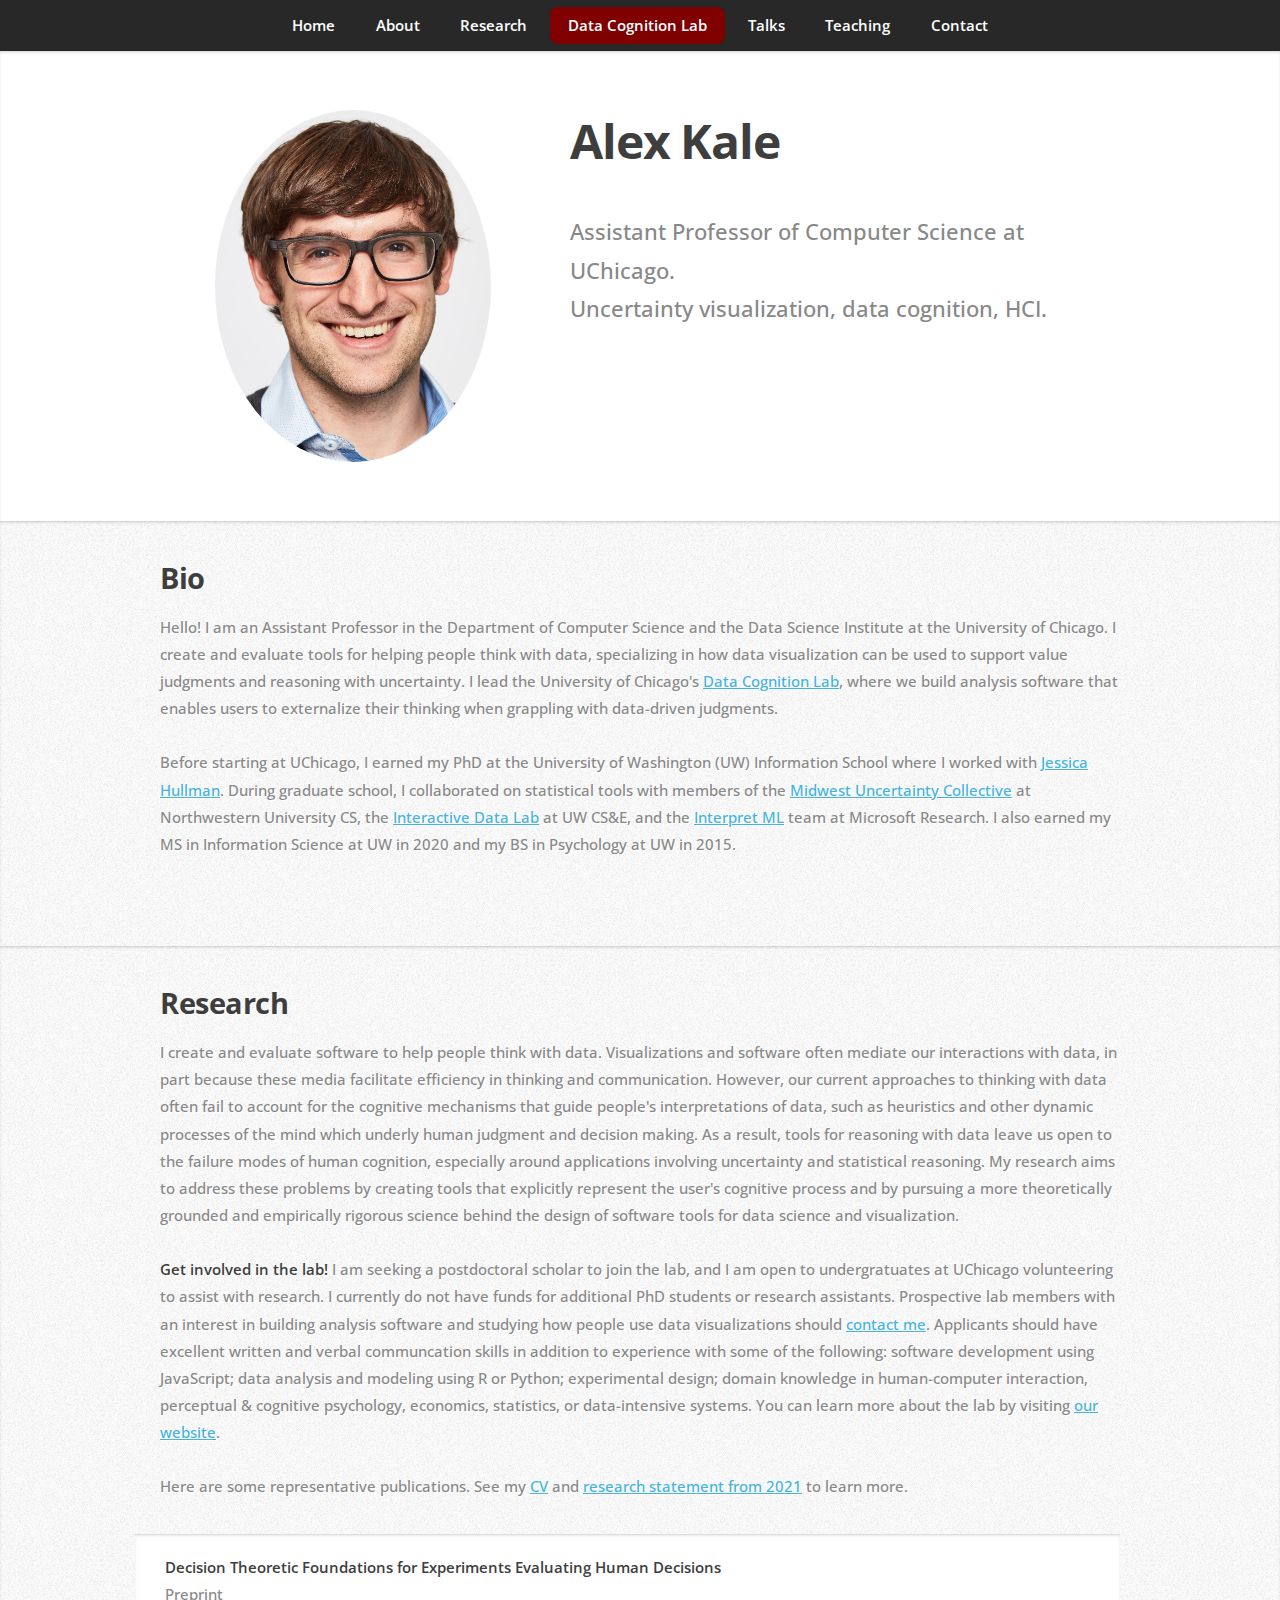
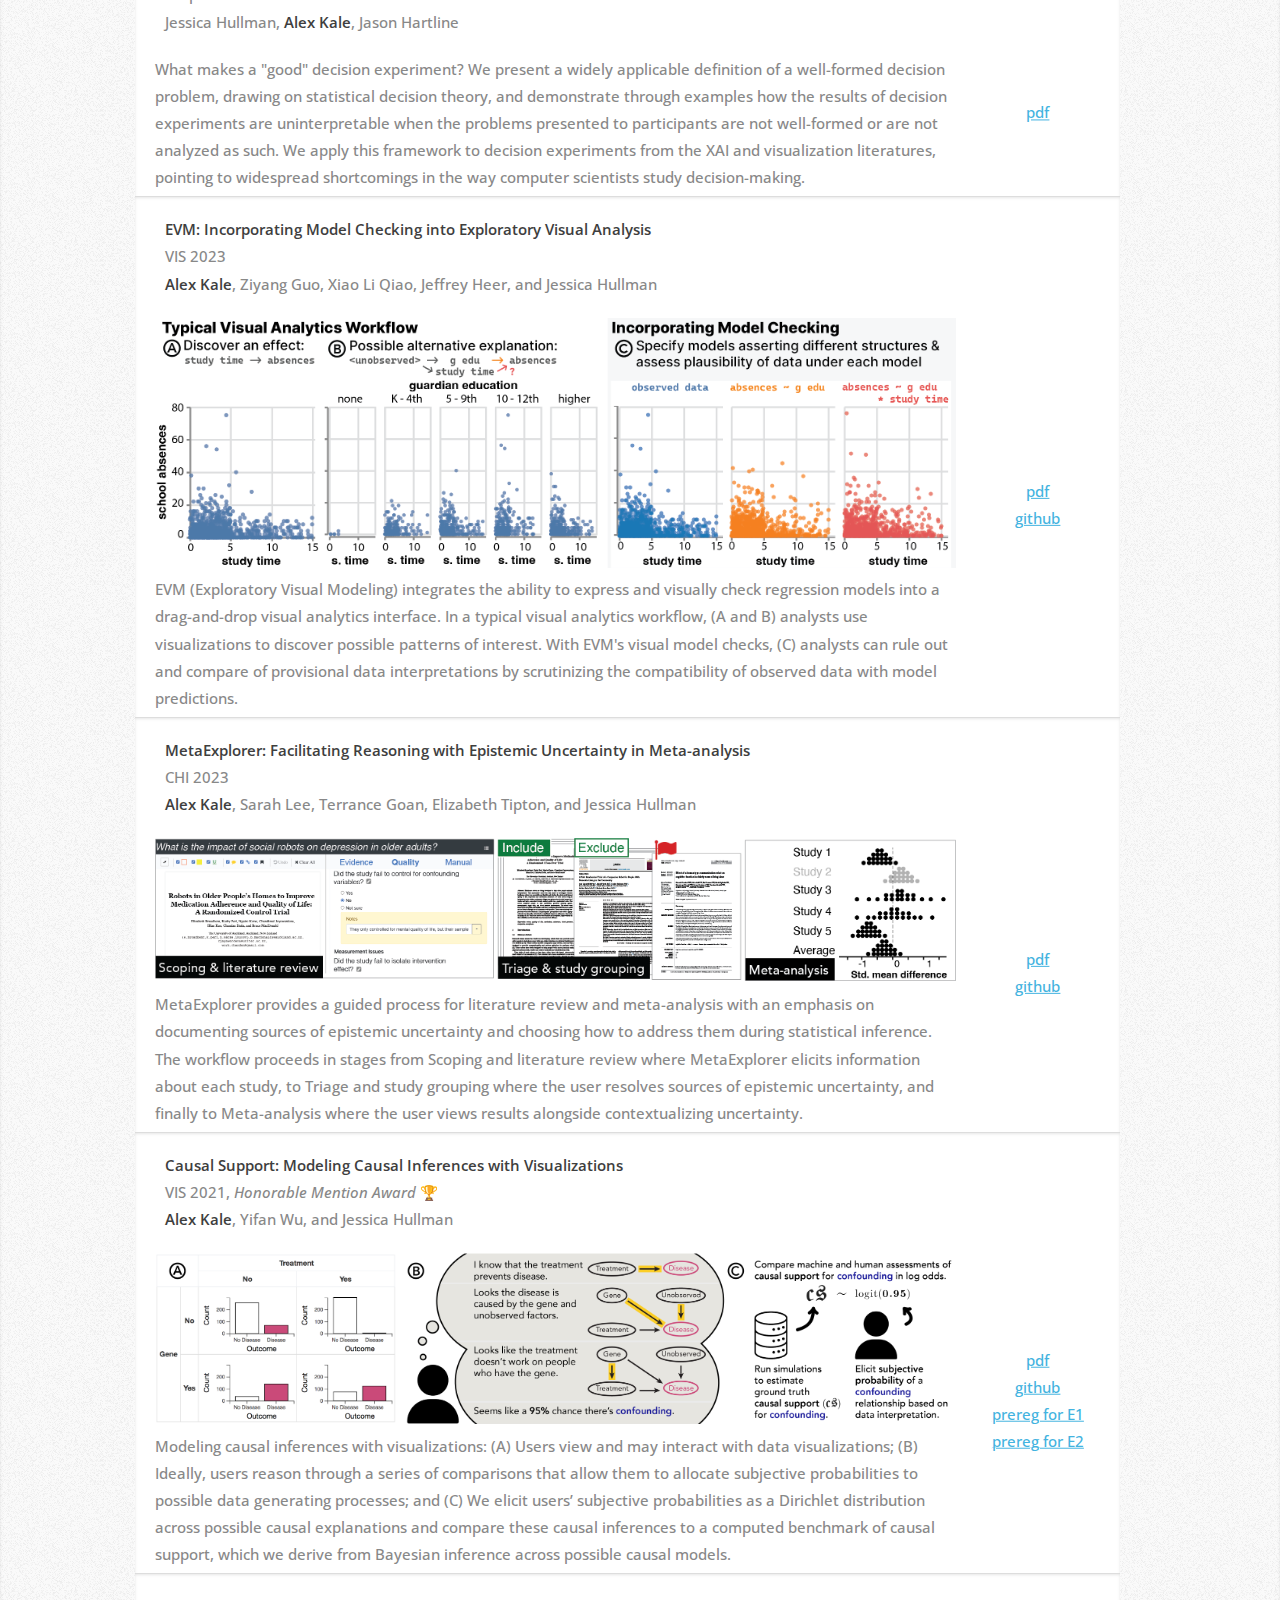
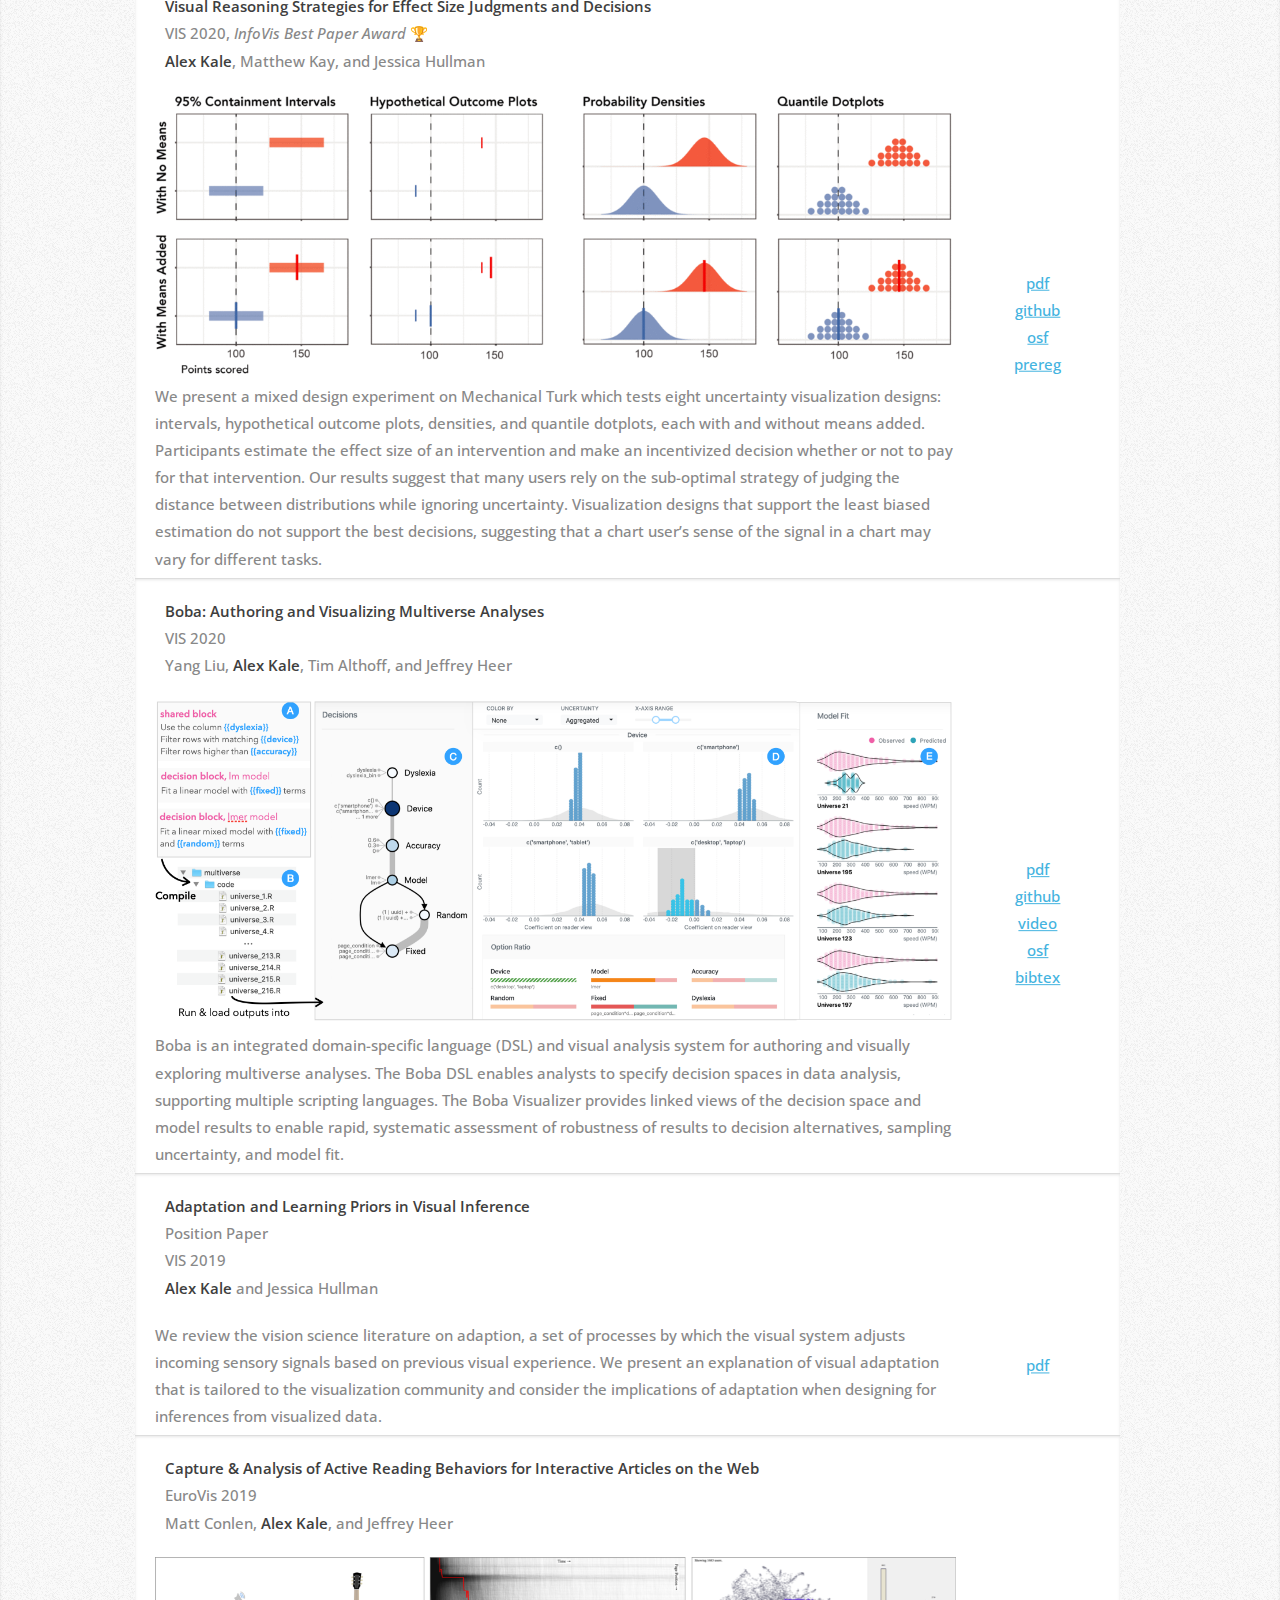
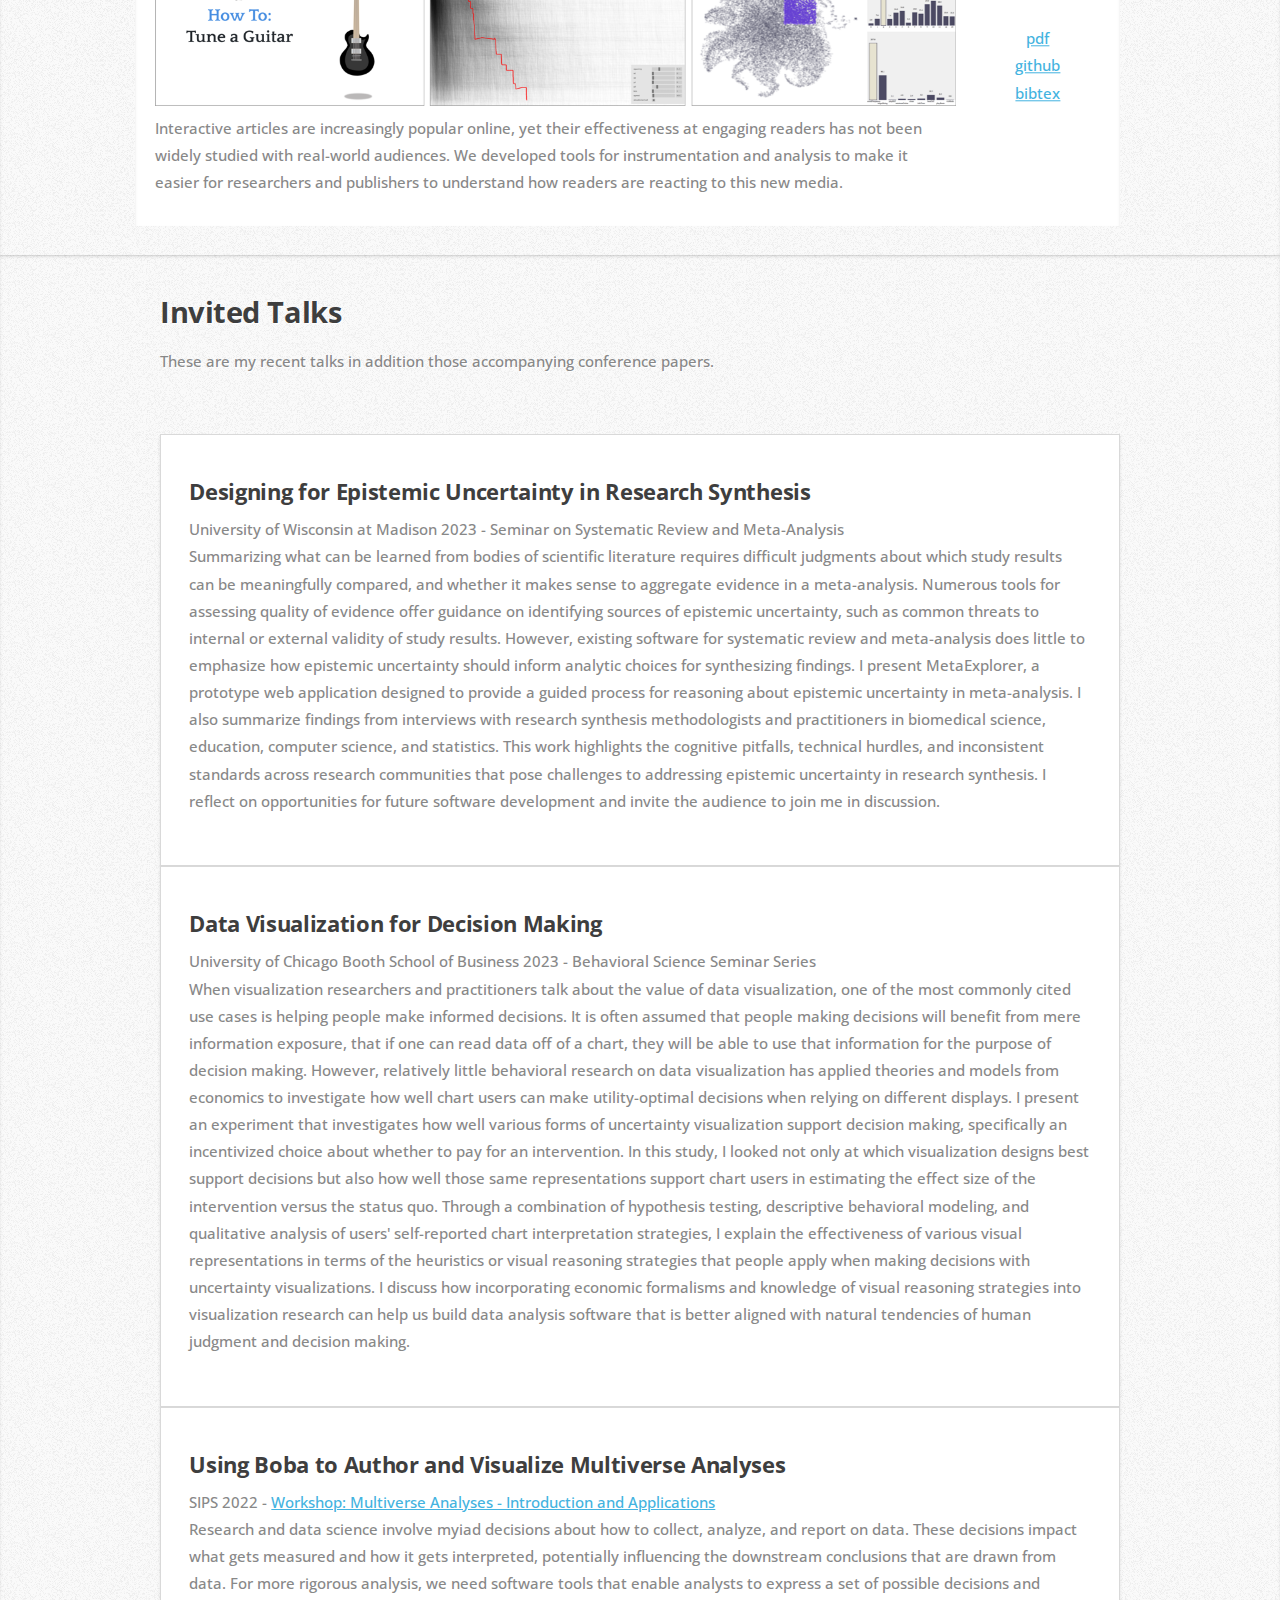
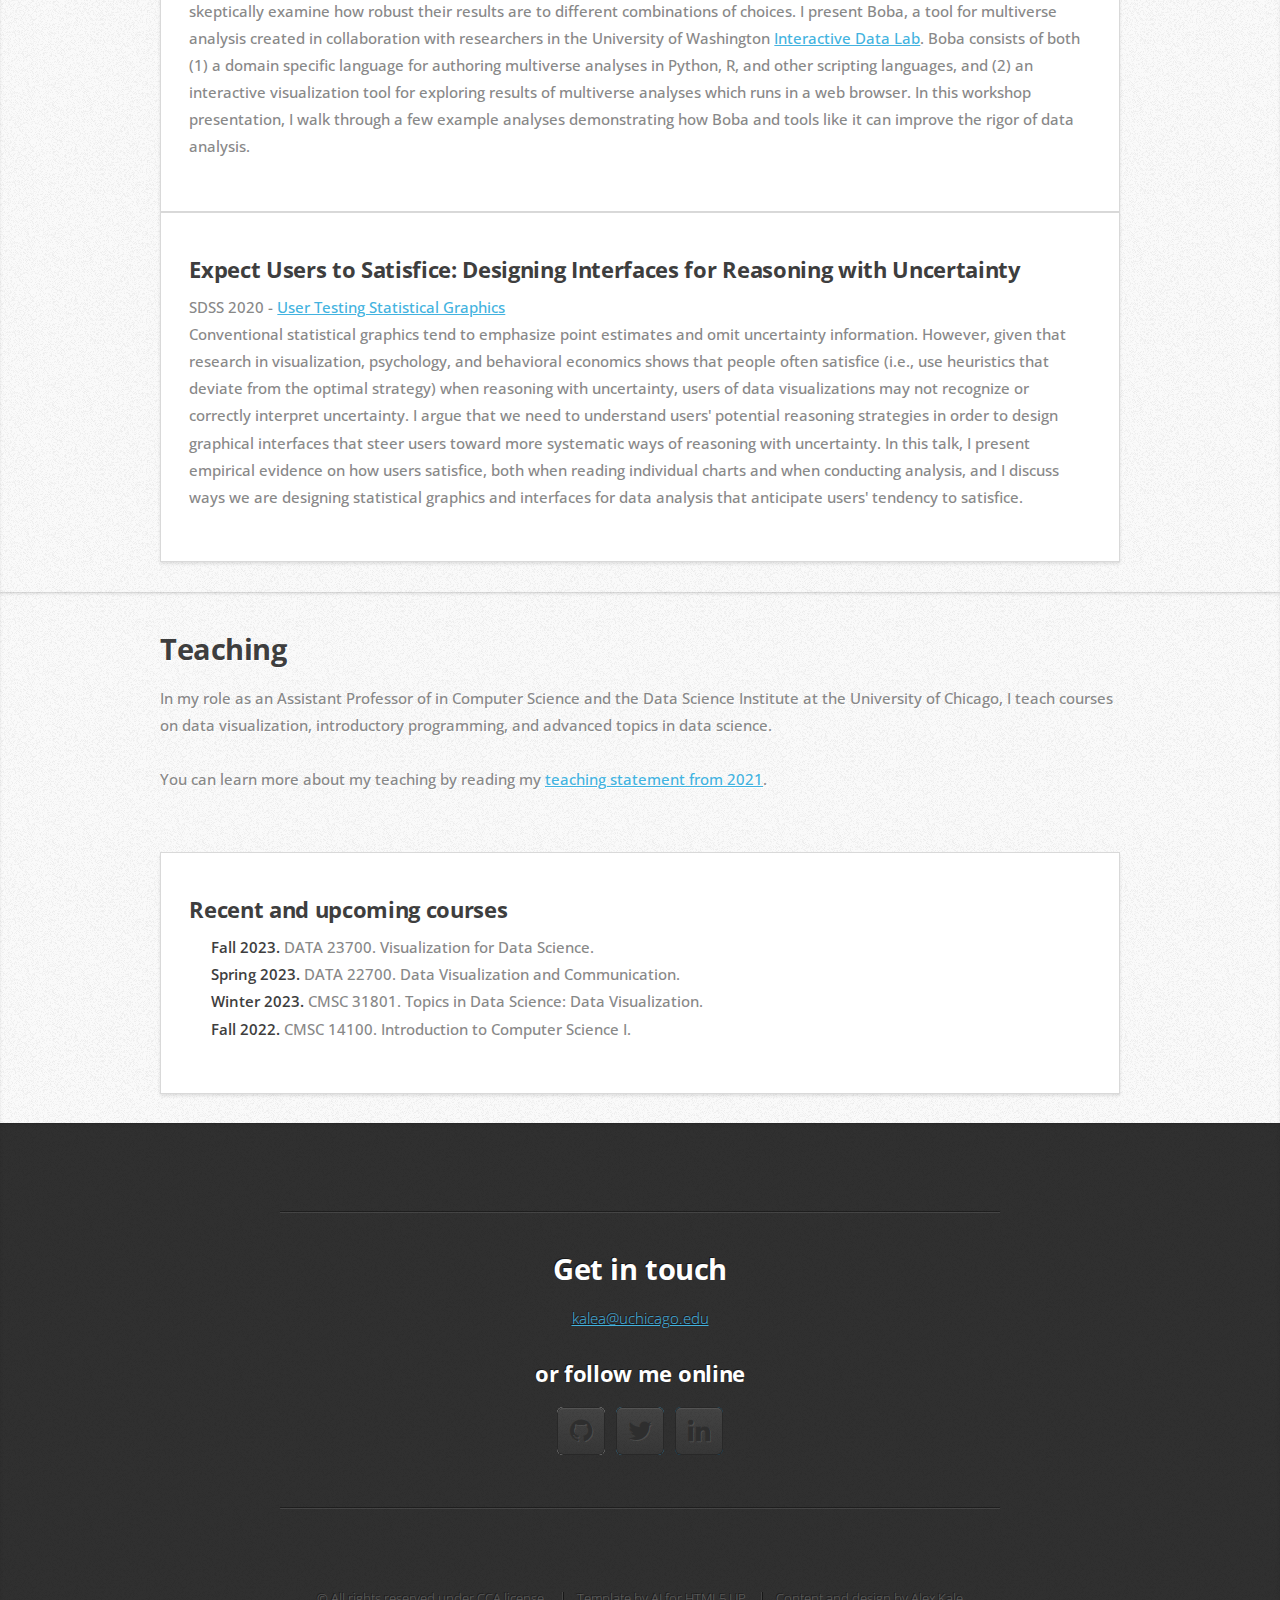
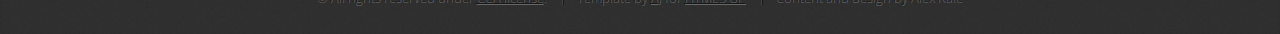
==== index.html @ 82b89023 "May 2024 updates" ====
<!DOCTYPE HTML>
<!--
	Miniport by HTML5 UP
	html5up.net | @ajlkn
	Free for personal and commercial use under the CCA 3.0 license (html5up.net/license)
-->
<html>

<head>
	<title>Alex Kale</title>
	<meta charset="utf-8" />
	<meta name="viewport" content="width=device-width, initial-scale=1, user-scalable=no" />
	<link rel="stylesheet" href="assets/css/main.css" />
</head>

<body class="is-preload">

	<!-- Nav -->
	<nav id="nav">
		<ul class="container show-large">
			<li><a href="#top">Home</a></li>
			<li><a href="#about">About</a></li>
			<li><a href="#publications">Research</a></li>
			<li><a href="dcl.html" class="dcl">Data Cognition Lab</a></li>
			<li><a href="#talks">Talks</a></li>
			<li><a href="#teaching">Teaching</a></li>
			<li><a href="#contact">Contact</a></li>
		</ul>
		<ul class="container show-small">
			<li><a href="#top">Home</a></li>
			<!-- <li><a href="#about">About</a></li> -->
			<li><a href="#publications">Research</a></li>
			<li><a href="dcl.html" class="dcl">DCL</a></li>
			<li><a href="#talks">Talks</a></li>
			<li><a href="#teaching">Teaching</a></li>
			<li><a href="#contact">Contact</a></li>
		</ul>
	</nav>

	<!-- Home -->
	<article id="top" class="wrapper style1">
		<div class="container">
			<div class="row">
				<div class="col-4 col-5-large col-12-medium">
					<center><span class="image fit"><img src="images/headshot2018-2.jpeg" alt="" /></span></center>
				</div>
				<div class="col-8 col-7-large col-12-medium">
					<header>
						<h1><strong>Alex Kale</strong></h1>
					</header>
					<p>Assistant Professor of Computer Science at UChicago.<br/> 
						Uncertainty visualization, data cognition, HCI.</p>
					<!-- <p>
						<a href="papers/research-statement.pdf"><span class="label">Research statement</span></a><br/>
						<a href="papers/teaching-statement.pdf"><span class="label">Teaching statement</span></a><br/>
						<a href="papers/diversity-statement.pdf"><span class="label">Diversity statement</span></a><br/>
						<a href="papers/CV_Kale_Oct2021.pdf"><span class="label">Curriculum vitae</span></a>
					</p> -->
				</div>
			</div>
		</div>
	</article>

	<!-- About -->
	<article id="about" class="wrapper style2">
		<div class="container">
			<header>
				<h2>Bio</h2>
				<p>
					Hello! I am an Assistant Professor in the Department of Computer Science and the Data Science Institute at the 
					University of Chicago. I create and evaluate tools for helping people think with data, specializing in how 
					data visualization can be used to support value judgments and reasoning with uncertainty. I lead the University 
					of Chicago's <a href="dcl.html"><span class="label">Data Cognition Lab</span></a>, where we build analysis software 
					that enables users to externalize their thinking when grappling with data-driven judgments.<br/>
				</p><br/>
				<p>
					Before starting at UChicago, I earned my PhD at the University of Washington (UW) Information School where I worked with 
					<a href="http://users.eecs.northwestern.edu/~jhullman/"><span class="label">Jessica Hullman</span></a>. During graduate
					school, I collaborated on statistical tools with members of the <a href="https://mucollective.northwestern.edu/"><span class="label">Midwest Uncertainty Collective</span></a>
					at Northwestern University CS, the <a href="http://idl.cs.washington.edu/"><span class="label">Interactive Data Lab</span></a>
					at UW CS&E, and the <a href="https://github.com/interpretml/interpret"><span class="label">Interpret ML</span></a> 
					team at Microsoft Research. I also earned my MS in Information Science at UW in 2020 and my BS in Psychology at UW in 2015.
				</p>
			</header>
		</div>
	</article>

	<!-- Publications -->
	<article id="publications" class="wrapper style2">
		<div class="container">
			<header>
				<h2>Research</h2>
				<p>
					I create and evaluate software to help people think with data. Visualizations and software often mediate our interactions
					with data, in part because these media facilitate efficiency in thinking and communication. However, our current approaches 
					to thinking with data often fail to account for the cognitive mechanisms that guide people's interpretations of data, 
					such as heuristics and other dynamic processes of the mind which underly human judgment and decision making. As a result,
					tools for reasoning with data leave us open to the failure modes of human cognition, especially around applications involving
					uncertainty and statistical reasoning. My research aims to address these problems by creating tools that explicitly represent
					the user's cognitive process and by pursuing a more theoretically grounded and empirically rigorous science behind the design
					of software tools for data science and visualization.
				</p><br />
				<!-- <p>
					<strong>I am recruiting PhD students and postdoctoral fellows!</strong> Prospective research mentees with an interest in building
					analysis software and studying how people use data visualizations should <a href="#contact">contact me</a></li>. Applicants should 
					have excellent written and verbal communcation skills in addition to experience with some of the following: software development 
					using JavaScript; data analysis and modeling using R or Python; experimental design; domain knowledge in human-computer interaction, 
					perceptual & cognitive psychology, economics, statistics, or data-intensive systems. You can learn more about my lab by visiting
					<a href="dcl.html"><span class="label">our website</span></a>.			
				</p><br /> -->
				<p>
					<strong>Get involved in the lab!</strong> I am seeking a postdoctoral scholar to join the lab, and I am open to undergratuates
					at UChicago volunteering to assist with research. I currently do not have funds for additional PhD students or research assistants.
					Prospective lab members with an interest in building analysis software and studying how people use data visualizations should 
					<a href="#contact">contact me</a></li>. Applicants should have excellent written and verbal communcation skills in addition to 
					experience with some of the following: software development using JavaScript; data analysis and modeling using R or Python; 
					experimental design; domain knowledge in human-computer interaction, perceptual & cognitive psychology, economics, statistics, 
					or data-intensive systems. You can learn more about the lab by visiting <a href="dcl.html"><span class="label">our website</span></a>.			
				</p><br />
				<p> 
					Here are some representative publications. See my <a href="papers/CV_Kale_Nov2023.pdf">CV</a> and 
					<a href="papers/research-statement.pdf"><span class="label">research statement from 2021</span></a> to learn more.
				</p>
			</header>
			<div class="row wrapper style1 small-pad-tb">
				<p class="left">
					<strong>Decision Theoretic Foundations for Experiments Evaluating Human Decisions</strong><br />
					Preprint<br />
					Jessica Hullman, <b>Alex Kale</b>, Jason Hartline</p>
				<div class="col-10 small-pad-tl">
					<!-- <img class="teaser" src="images/evm-teaser-VIS.png" /> -->
					<caption>What makes a "good" decision experiment? We present a widely applicable definition of a well-formed
						decision problem, drawing on statistical decision theory, and demonstrate through examples how the results
						of decision experiments are uninterpretable when the problems presented to participants are not well-formed
						or are not analyzed as such. We apply this framework to decision experiments from the XAI and visualization
						literatures, pointing to widespread shortcomings in the way computer scientists study decision-making.
					</caption>
				</div>
				<div class="col-2 no-pad">
					<div class="floating-links">
						<a href="https://arxiv.org/pdf/2401.15106">pdf</a><br />
					</div>
				</div>
			</div>
			<div class="row wrapper style1 small-pad-tb">
				<p class="left">
					<strong>EVM: Incorporating Model Checking into Exploratory Visual Analysis</strong><br />
					VIS 2023<br />
					<b>Alex Kale</b>, Ziyang Guo, Xiao Li Qiao, Jeffrey Heer, and Jessica Hullman</p>
				<div class="col-10 small-pad-tl">
					<img class="teaser" src="images/evm-teaser-VIS.png" />
					<caption>EVM (Exploratory Visual Modeling) integrates the ability to express and visually check regression
						models into a drag-and-drop visual analytics interface. In a typical visual analytics workflow, (A and B)
						analysts use visualizations to discover possible patterns of interest. With EVM's visual model checks, 
						(C) analysts can rule out and compare of provisional data interpretations by scrutinizing the compatibility
						of observed data with model predictions.
					</caption>
				</div>
				<div class="col-2 no-pad">
					<div class="floating-links">
						<a href="https://arxiv.org/pdf/2308.13024">pdf</a><br />
						<a href="https://github.com/MUCollective/evm/">github</a>
					</div>
				</div>
			</div>
			<div class="row wrapper style1 small-pad-tb">
				<p class="left">
					<strong>MetaExplorer: Facilitating Reasoning with Epistemic Uncertainty in Meta-analysis</strong><br />
					CHI 2023<br />
					<b>Alex Kale</b>, Sarah Lee, Terrance Goan, Elizabeth Tipton, and Jessica Hullman</p>
				<div class="col-10 small-pad-tl">
					<img class="teaser" src="images/teaser_meta-explorer.png" />
					<caption>MetaExplorer provides a guided process for literature review and meta-analysis with an emphasis 
						on documenting sources of epistemic uncertainty and choosing how to address them during statistical 
						inference. The workflow proceeds in stages from Scoping and literature review where MetaExplorer elicits 
						information about each study, to Triage and study grouping where the user resolves sources of epistemic 
						uncertainty, and finally to Meta-analysis where the user views results alongside contextualizing uncertainty. 
					</caption>
				</div>
				<div class="col-2 no-pad">
					<div class="floating-links">
						<a href="https://arxiv.org/pdf/2302.04739">pdf</a><br />
						<a href="https://github.com/kalealex/meta-explorer">github</a>
					</div>
				</div>
			</div>
			<div class="row wrapper style1 small-pad-tb">
				<p class="left">
					<strong>Causal Support: Modeling Causal Inferences with Visualizations</strong><br />
					VIS 2021, <i>Honorable Mention Award</i> 🏆<br />
					<b>Alex Kale</b>, Yifan Wu, and Jessica Hullman</p>
				<div class="col-10 small-pad-tl">
					<img class="teaser" src="images/causal-support-teaser.png" />
					<caption>Modeling causal inferences with visualizations: (A) Users view and may interact with data visualizations; 
						(B) Ideally, users reason through a series of comparisons that allow them to allocate subjective probabilities 
						to possible data generating processes; and (C) We elicit users’ subjective probabilities as a Dirichlet distribution 
						across possible causal explanations and compare these causal inferences to a computed benchmark of causal support, 
						which we derive from Bayesian inference across possible causal models. 
					</caption>
				</div>
				<div class="col-2 no-pad">
					<div class="floating-links">
						<a href="https://arxiv.org/pdf/2107.13485.pdf">pdf</a><br />
						<a href="https://github.com/kalealex/causal-support">github</a><br />
						<a href="https://osf.io/vzmhu">prereg for E1</a><br />
						<a href="https://osf.io/y46nw">prereg for E2</a>
					</div>
				</div>
			</div>
			<div class="row wrapper style1 small-pad-tb">
				<p class="left">
					<strong>Visual Reasoning Strategies for Effect Size Judgments and Decisions</strong><br />
					VIS 2020, <i>InfoVis Best Paper Award</i> 🏆<br />
					<b>Alex Kale</b>, Matthew Kay, and Jessica Hullman</p>
				<div class="col-10 small-pad-tl">
					<img class="teaser" src="images/visual-reasoning-teaser.gif" />
					<caption>We present a mixed design experiment on Mechanical Turk which tests eight uncertainty visualization designs: intervals, 
						hypothetical outcome plots, densities, and quantile dotplots, each with and without means added. Participants estimate the 
						effect size of an intervention and make an incentivized decision whether or not to pay for that intervention. Our results 
						suggest that many users rely on the sub-optimal strategy of judging the distance between distributions while ignoring uncertainty. 
						Visualization designs that support the least biased estimation do not support the best decisions, suggesting that a chart user’s 
						sense of the signal in a chart may vary for different tasks.
					</caption>
				</div>
				<div class="col-2 no-pad">
					<div class="floating-links">
						<a href="https://arxiv.org/pdf/2007.14516.pdf">pdf</a><br />
						<a href="https://github.com/kalealex/effect-size-jdm">github</a><br />
						<a href="https://osf.io/96mhf/">osf</a><br />
						<a href="https://osf.io/9kpmb">prereg</a>
					</div>
				</div>
			</div>
			<div class="row wrapper style1 small-pad-tb">
				<p class="left">
					<strong>Boba: Authoring and Visualizing Multiverse Analyses</strong><br />
					VIS 2020<br />
					Yang Liu, <b>Alex Kale</b>, Tim Althoff, and Jeffrey Heer</p>
				<div class="col-10 small-pad-tl">
					<img class="teaser" src="images/boba-teaser.png" />
					<caption>Boba is an integrated domain-specific language (DSL) and visual analysis system for authoring and 
						visually exploring multiverse analyses. The Boba DSL enables analysts to specify decision spaces in 
						data analysis, supporting multiple scripting languages. The Boba Visualizer provides linked views of the 
						decision space and model results to enable rapid, systematic assessment of robustness of results to decision
						alternatives, sampling uncertainty, and model fit.
					</caption>
				</div>
				<div class="col-2 no-pad">
					<div class="floating-links">
						<a href="https://arxiv.org/pdf/2007.05551.pdf">pdf</a><br />
						<a href="https://github.com/uwdata/boba">github</a><br />
						<a href="https://www.youtube.com/watch?v=NtHrUm4_kyw&feature=youtu.be">video</a><br />
						<a href="https://osf.io/9dcfa/">osf</a><br />
						<a href="https://yangliu.life/build/bibtex/liu2020-boba.txt">bibtex</a>
					</div>
				</div>
			</div>
			<div class="row wrapper style1 small-pad-tb">
				<p class="left">
					<strong>Adaptation and Learning Priors in Visual Inference</strong><br />
					Position Paper<br />
					VIS 2019<br />
					<b>Alex Kale</b> and Jessica Hullman</p>
				<div class="col-10 small-pad-tl">
					<!-- <img class="teaser" src="images/adaptation-teaser.png" /> -->
					<caption>We review the vision science literature on adaption, a set of processes by which the visual
						system adjusts incoming sensory signals based on previous visual experience. We present an
						explanation of visual adaptation that is tailored to the visualization community and consider
						the implications of adaptation when designing for inferences from visualized data.
					</caption>
				</div>
				<div class="col-2 no-pad">
					<div class="floating-links">
						<a href="papers/Adaptation_and_Learning_Priors_in_Visual_Inference-CameraReady.pdf">pdf</a>
					</div>
				</div>
			</div>
			<!-- <div class="row wrapper style1 small-pad-tb">
				<p class="left">
					<strong>Decision-Making Under Uncertainty in Research
						Synthesis: Designing for the
						Garden of Forking Paths</strong><br />
					CHI 2019<br />
					<b>Alex Kale</b>, Matthew Kay, and Jessica Hullman</p>
				<div class="col-10 small-pad-tl">
					<img class="teaser" src="images/teaser_diagram-05.png" />
					<caption>We study decision-making strategies used by researchers conducting systematic review and
						meta-analysis. Integrating prior work from judgment & decision-making, reproducable statistics,
						and uncertainty visualization, we point to challenges and opportunities for the design of
						interactive systemts to support research synthesis.
					</caption>
				</div>
				<div class="col-2 no-pad">
					<div class="floating-links">
						<a
							href="https://mucollective.northwestern.edu/files/2019-AnalysisPathsResearchSynthesis-CHI.pdf">pdf</a><br />
						<a href="https://github.com/kalealex/analysis_paths_research_synthesis">github</a><br />
						<a
							href="https://mucollective.northwestern.edu/bibtexs/2019-AnalysisPathsResearchSynthesis-CHI.bib">bibtex</a>
					</div>
				</div>
			</div> -->
			<div class="row wrapper style1 small-pad-tb">
				<p class="left"><strong>Capture & Analysis of Active Reading Behaviors for Interactive Articles on the
						Web</strong><br />
					EuroVis 2019<br />
					Matt Conlen, <b>Alex Kale</b>, and Jeffrey Heer
					<!-- <a href="http://idl.cs.washington.edu/papers/idyll-analytics">http://idl.cs.washington.edu/papers/idyll-analytics</a> -->
				</p>
				<div class="col-10 small-pad-tl">
					<img class="teaser" src="images/idyll-analytics-teaser.png" />
					<caption>Interactive articles are increasingly popular online, yet their effectiveness
						at engaging readers has not been widely studied with real-world audiences. We developed tools
						for instrumentation and analysis to make it easier for researchers and publishers to understand
						how readers are reacting to this new media.
					</caption>
				</div>
				<div class="col-2 no-pad">
					<div class="floating-links">
						<a href="https://idl.cs.washington.edu/files/2019-IdyllAnalytics-EuroVis.pdf">pdf</a><br />
						<a href="https://github.com/idyll-lang/idyll-analytics">github</a><br />
						<a href="https://idl.cs.washington.edu/bibtex/idyll-analytics">bibtex</a>
					</div>
				</div>
			</div>
			<!-- <div class="row wrapper style1 small-pad-tb">
				<p class="left"><strong>Hypothetical Outcome Plots Help Untrained Observers Judge Trends in Ambiguous
						Data</strong><br />
					InfoVis 2018<br />
					<b>Alex Kale</b>, Francis Nguyen, Matthew Kay and Jessica Hullman
				</p>
				<div class="col-10 small-pad-tl">
					<img class="teaser" src="images/jobs_report_teaser.png" />
					<caption>We present two experiments evaluating four different uncertainty visualizations: bar graphs
						with error bars, bar hypothetical outcome plots (HOPs), static
						line ensembles, and line HOPs. Untrained users are able to distinguish trends at
						lower signal-to-noise ratios when shown HOPs that express sampling error through animated
						samples.</caption>
				</div>
				<div class="col-2 no-pad">
					<div class="floating-links">
						<a href="https://mucollective.northwestern.edu/files/2018-HOPsTrends-InfoVis.pdf">pdf</a><br />
						<a href="https://github.com/kalealex/jobs-report-hops">github</a><br />
						<a
							href="https://medium.com/@uwdata/hypothetical-outcome-plots-hops-help-users-separate-signal-from-noise-870d4e2b75d7">blog</a><br />
						<a href="https://mucollective.northwestern.edu/bibtexs/2018-HOPsTrends-InfoVis.bib">bibtex</a>
					</div>
				</div>
			</div>
			<div class="row wrapper style1 small-pad-tb">
				<p class="left"><strong>In Pursuit of Error: A Survey of Uncertainty Visualization
						Evaluation</strong><br />
					InfoVis 2018<br />
					Jessica Hullman, Xiaoli Qiao, Michael Correll, <b>Alex Kale</b>, and Matthew Kay<br />
				</p>
				<div class="col-10 small-pad-tl">
					<img class="teaser" src="images/uncertainty-eval-survey-teaser.png" />
					<caption>We present a review and analysis of evaluation methods for uncertainty visualizations,
						resulting in a collection of 372 evaluation paths observed across a sample of 86 publications.
					</caption>
				</div>
				<div class="col-2 no-pad">
					<div class="floating-links">
						<a href="https://mucollective.co/files/2018-UncertaintyEvalSurvey-InfoVis.pdf">pdf</a><br />
						<a href="https://mucollective.co/bibtexs/2018-UncertaintyEvalSurvey-InfoVis.bib">bibtex</a>
					</div>
				</div>
			</div> -->
		</div>
	</article>

	<!-- Invited Talks -->
	<article id="talks" class="wrapper style2">
		<div class="container">
			<header>
				<h2>Invited Talks</h2>
				<p>These are my recent talks in addition those accompanying conference papers.</p>
			</header>
			<div class="row aln-center">
				<div class="col12">
					<section class="box style1">
						<h3>Designing for Epistemic Uncertainty in Research Synthesis</h3>
						<p>University of Wisconsin at Madison 2023 - Seminar on Systematic Review and Meta-Analysis<br />
							Summarizing what can be learned from bodies of scientific literature requires difficult judgments about which study results can be meaningfully 
							compared, and whether it makes sense to aggregate evidence in a meta-analysis. Numerous tools for assessing quality of evidence offer guidance 
							on identifying sources of epistemic uncertainty, such as common threats to internal or external validity of study results. However, existing 
							software for systematic review and meta-analysis does little to emphasize how epistemic uncertainty should inform analytic choices for synthesizing 
							findings. I present MetaExplorer, a prototype web application designed to provide a guided process for reasoning about epistemic uncertainty in 
							meta-analysis. I also summarize findings from interviews with research synthesis methodologists and practitioners in biomedical science, education, 
							computer science, and statistics. This work highlights the cognitive pitfalls, technical hurdles, and inconsistent standards across research communities 
							that pose challenges to addressing epistemic uncertainty in research synthesis. I reflect on opportunities for future software development and invite the 
							audience to join me in discussion. 
						</p>
					</section>
				</div>
			</div>
			<div class="row aln-center">
				<div class="col12">
					<section class="box style1">
						<h3>Data Visualization for Decision Making</h3>
						<p>University of Chicago Booth School of Business 2023 - Behavioral Science Seminar Series<br />
							When visualization researchers and practitioners talk about the value of data visualization, one of the most commonly cited use cases is helping people make informed decisions. 
							It is often assumed that people making decisions will benefit from mere information exposure, that if one can read data off of a chart, they will be able to use that information 
							for the purpose of decision making. However, relatively little behavioral research on data visualization has applied theories and models from economics to investigate how well 
							chart users can make utility-optimal decisions when relying on different displays. I present an experiment that investigates how well various forms of uncertainty visualization 
							support decision making, specifically an incentivized choice about whether to pay for an intervention. In this study, I looked not only at which visualization designs best support 
							decisions but also how well those same representations support chart users in estimating the effect size of the intervention versus the status quo. Through a combination of 
							hypothesis testing, descriptive behavioral modeling, and qualitative analysis of users' self-reported chart interpretation strategies, I explain the effectiveness of various 
							visual representations in terms of the heuristics or visual reasoning strategies that people apply when making decisions with uncertainty visualizations. I discuss how incorporating 
							economic formalisms and knowledge of visual reasoning strategies into visualization research can help us build data analysis software that is better aligned with natural tendencies 
							of human judgment and decision making.
						</p>
					</section>
				</div>
			</div>
			<div class="row aln-center">
				<div class="col12">
					<section class="box style1">
						<h3>Using Boba to Author and Visualize Multiverse Analyses</h3>
						<p>SIPS 2022 - <a href="https://docs.google.com/document/d/1Rka3f0ZY9BBZVIlZoVINrpyaJYeitpq1yKXBLukeMng/edit">Workshop: Multiverse Analyses - Introduction and Applications</a><br />
							Research and data science involve myiad decisions about how to collect, analyze, and report on data. These decisions impact what gets measured 
							and how it gets interpreted, potentially influencing the downstream conclusions that are drawn from data. For more rigorous analysis, we need
							software tools that enable analysts to express a set of possible decisions and skeptically examine how robust their results are to different combinations
							of choices. I present Boba, a tool for multiverse analysis created in collaboration with researchers in the University of Washington <a href="http://idl.cs.washington.edu/"><span class="label">Interactive Data Lab</span></a>.
							Boba consists of both (1) a domain specific language for authoring multiverse analyses in Python, R, and other scripting languages, and (2) an interactive
							visualization tool for exploring results of multiverse analyses which runs in a web browser. In this workshop presentation, I walk through a few example analyses
							demonstrating how Boba and tools like it can improve the rigor of data analysis. 
						</p>
					</section>
				</div>
			</div>
			<div class="row aln-center">
				<div class="col12">
					<section class="box style1">
						<!-- <iframe src="http://www.youtube.com/embed/W7qWa52k-nE" width="100%" height="100%" frameborder="0" allowfullscreen></iframe> -->
						<h3>Expect Users to Satisfice: Designing Interfaces for Reasoning with Uncertainty</h3>
						<p>SDSS 2020 - <a href="https://ww2.amstat.org/meetings/sdss/2020/onlineprogram/Program.cfm?TrackID=36">User Testing Statistical Graphics</a><br />
							Conventional statistical graphics tend to emphasize point estimates and omit uncertainty information. However, given that research in 
							visualization, psychology, and behavioral economics shows that people often satisfice (i.e., use heuristics that deviate from the optimal strategy) 
							when reasoning with uncertainty, users of data visualizations may not recognize or correctly interpret uncertainty. I argue that we need to understand 
							users' potential reasoning strategies in order to design graphical interfaces that steer users toward more systematic ways of reasoning with uncertainty. 
							In this talk, I present empirical evidence on how users satisfice, both when reading individual charts and when conducting analysis, and 
							I discuss ways we are designing statistical graphics and interfaces for data analysis that anticipate users' tendency to satisfice.
						</p>
					</section>
				</div>
			</div>
		</div>
	</article>

	<!-- Teaching -->
	<article id="teaching" class="wrapper style2">
		<div class="container">
			<header>
				<h2>Teaching</h2>
				<p>In my role as an Assistant Professor of in Computer Science and the Data Science Institute at the University of Chicago, 
					I teach courses on data visualization, introductory programming, and advanced topics in data science.
				</p><br/>
				<p>
					You can learn more about my teaching by reading my <a href="papers/teaching-statement.pdf"><span class="label">teaching statement from 2021</span></a>.
				</p>
			</header>
			<div class="row aln-center">
				<div class="col12" style="width: 100%;">
					<section class="box style1">
						<h3>Recent and upcoming courses</h3>
						<ul style="list-style: none;">
							<li><b>Fall 2023.</b> DATA 23700. Visualization for Data Science.</li>
							<li><b>Spring 2023.</b> DATA 22700. Data Visualization and Communication.</li>
							<li><b>Winter 2023.</b> CMSC 31801. Topics in Data Science: Data Visualization.</li>
							<li><b>Fall 2022.</b> CMSC 14100. Introduction to Computer Science I.</li>
						</ul>
					</section>
				</div>
			</div>
			<!-- <p>As a PhD student at the University of Washington Information School, I was a teaching assistant for 
				two classes, Introduction to Data Science and Interactive Data Visualization. I also spent one year 
				leading the UW School of Computer Science & Engineering's graduate seminar on human computer interaction.
			</p>
			<p>I helped teach Introduction to Data Science (INFO 180) with <a href="https://www.jevinwest.org/">Jevin
					West.</a> The course was an experimental flipped classroom in which students progressed through the
				course in a gamified web application created by <a
					href="https://ischool.uw.edu/people/faculty/profile/bboiko">Bob Boiko</a>. A student's objective was
				to pass a set of 7 challenges by the end of the quarter. Taking these challenges required students to
				interact with their two TAs. I held ten office hours per week, in addition to class time, providing
				one-on-one and group instruction on programming in Python and introductory topics in data science and
				statistics. In course evaluations and in person, students told me how the one-on-one instruction in
				office hours helped them to grasp concepts they were struggling with, learn from their mistakes, and
				apply the knowledge and skills we built together in future endeavors. Teaching this course was a
				transformative experience and left me with questions about how to scale and adapt this unothodox but rewarding approach to teaching.
			</p>
			<p>I also helped to teach Interactive Data Visualization (INFO 474) with <a
					href="https://students.washington.edu/yeaseul1/">Yea-Seul Kim</a>. The course consisted of a series
				of lectures, in-class activities, and projects aimed at teaching students the theoretical and empirical
				foundations of visualization design and prompting students to put this knowledge into practice. My role
				as a TA was primarily to develop and execute grading schemes that balanced learning objectives with the
				needs of our students. I also held office hours where I helped students mock-up their projects, reason
				through implementation using psuedo-code, and refine their understanding of difficult concepts from
				lectures and readings.
			</p>
			<p>I've given invited lectures on perception, color vision, and uncertainty visualization in both the UW School of Computer Science & Engineering's 
				Data Visualization course (CSE 442) and the UW Information School's Interactive Data Visualization course (INFO 474).</p>
			<p>In academic year 2019-2020, I co-led the UW Computer Science and Engineering department's graduate-level Interactive
				Systems Seminar (CSE 590H) with <a href="https://jasperoleary.com/about.html">Jasper Tran O'Leary</a> under the supervision of 
				<a href="https://homes.cs.washington.edu/~jfogarty/">James Fogarty</a>. Each week we read and discussed a paper relating to human computer interaction. 
				Our discussions focused on design principles and requirements of different systems, empirical evaluation, and critique and synthesis of
				the literature. I organized and facilitated seminar, and frequently led discussions.</p>
			<p>Prior to graduate school I was also an undergraduate peer TA for a series of statistics courses in the UW
				Psychology Department taught by <a
					href="https://psych.uw.edu/newsletter/spring-2006/faculty/prof-laura-little-receives-uw-distinguished-teaching-award">Laura
					Little</a>.</p> -->
		</div>
	</article>

	<!-- Contact -->
	<article id="contact" class="wrapper style4">
		<div class="container medium">
			<div class="row">
				<div class="col-12">
					<hr />
					<h2>Get in touch</h2>
					<a href="mailto:kalea@uchicago.edu">kalea@uchicago.edu</a><br /><br />
					<h3>or follow me online</h3>
					<ul class="social">
						<li><a href="https://github.com/kalealex" target="_blank" class="icon fa-github"><span
									class="label">Github</span></a></li>
						<li><a href="https://twitter.com/alexkale17" target="_blank" class="icon fa-twitter"><span
									class="label">Twitter</span></a></li>
						<li><a href="https://www.linkedin.com/in/alex-kale-3a13b7111/" target="_blank"
								class="icon fa-linkedin"><span class="label">LinkedIn</span></a></li>
						<!-- <li><a href="#" class="icon fa-twitter"><span class="label">Twitter</span></a></li>
								<li><a href="#" class="icon fa-facebook"><span class="label">Facebook</span></a></li>
								<li><a href="#" class="icon fa-dribbble"><span class="label">Dribbble</span></a></li>
								<li><a href="#" class="icon fa-linkedin"><span class="label">LinkedIn</span></a></li>
								<li><a href="#" class="icon fa-tumblr"><span class="label">Tumblr</span></a></li>
								<li><a href="#" class="icon fa-google-plus"><span class="label">Google+</span></a></li>
								<li><a href="#" class="icon fa-github"><span class="label">Github</span></a></li> -->
						<!--
								<li><a href="#" class="icon fa-rss"><span>RSS</span></a></li>
								<li><a href="#" class="icon fa-instagram"><span>Instagram</span></a></li>
								<li><a href="#" class="icon fa-foursquare"><span>Foursquare</span></a></li>
								<li><a href="#" class="icon fa-skype"><span>Skype</span></a></li>
								<li><a href="#" class="icon fa-soundcloud"><span>Soundcloud</span></a></li>
								<li><a href="#" class="icon fa-youtube"><span>YouTube</span></a></li>
								<li><a href="#" class="icon fa-blogger"><span>Blogger</span></a></li>
								<li><a href="#" class="icon fa-flickr"><span>Flickr</span></a></li>
								<li><a href="#" class="icon fa-vimeo"><span>Vimeo</span></a></li>
								-->
					</ul>
					<hr />
				</div>
			</div>
			<footer>
				<ul id="copyright">
					<li>&copy; All rights reserved under <a href="http://html5up.net/license">CCA license</a>.</li>
					<li>Template by <a href="http://twitter.com/ajlkn">AJ</a> for <a href="http://html5up.net">HTML5 UP</a></li>
					<li>Content and design by Alex Kale</li>
				</ul>
			</footer>
		</div>
	</article>

	<!-- Scripts -->
	<script src="assets/js/jquery.min.js"></script>
	<script src="assets/js/jquery.scrolly.min.js"></script>
	<script src="assets/js/browser.min.js"></script>
	<script src="assets/js/breakpoints.min.js"></script>
	<script src="assets/js/util.js"></script>
	<script src="assets/js/main.js"></script>
	<script>
		function toggleCollapse(id) {
			document.getElementById(id).style.display = "block";
		}
	</script>
</body>

</html>
---- assets/css/main.css ----
@import url("https://fonts.googleapis.com/css?family=Open+Sans:300,300italic,600,600italic,700");
@import url("font-awesome.min.css");

/*
	Miniport by HTML5 UP
	html5up.net | @ajlkn
	Free for personal and commercial use under the CCA 3.0 license (html5up.net/license)
*/

html, body, div, span, applet, object,
iframe, h1, h2, h3, h4, h5, h6, p, blockquote,
pre, a, abbr, acronym, address, big, cite,
code, del, dfn, em, img, ins, kbd, q, s, samp,
small, strike, strong, sub, sup, tt, var, b,
u, i, center, dl, dt, dd, ol, ul, li, fieldset,
form, label, legend, table, caption, tbody,
tfoot, thead, tr, th, td, article, aside,
canvas, details, embed, figure, figcaption,
footer, header, hgroup, menu, nav, output, ruby,
section, summary, time, mark, audio, video {
	margin: 0;
	padding: 0;
	border: 0;
	font-size: 100%;
	font: inherit;
	vertical-align: baseline;}

article, aside, details, figcaption, figure,
footer, header, hgroup, menu, nav, section {
	display: block;}

body {
	line-height: 1;
}

ol, ul {
	list-style: none;
}

blockquote, q {
	quotes: none;
}

	blockquote:before, blockquote:after, q:before, q:after {
		content: '';
		content: none;
	}

table {
	border-collapse: collapse;
	border-spacing: 0;
}

body {
	-webkit-text-size-adjust: none;
}

mark {
	background-color: transparent;
	color: inherit;
}

input::-moz-focus-inner {
	border: 0;
	padding: 0;
}

input, select, textarea {
	-moz-appearance: none;
	-webkit-appearance: none;
	-ms-appearance: none;
	appearance: none;
}

/* Basic */

	html {
		box-sizing: border-box;
	}

	*, *:before, *:after {
		box-sizing: inherit;
	}

	body {
		padding-top: 3.5em;
	}

		body.is-preload *, body.is-preload *:before, body.is-preload *:after {
			-moz-animation: none !important;
			-webkit-animation: none !important;
			-ms-animation: none !important;
			animation: none !important;
			-moz-transition: none !important;
			-webkit-transition: none !important;
			-ms-transition: none !important;
			transition: none !important;
		}

	body, input, textarea, select {
		font-family: 'Open Sans', sans-serif;
		line-height: 1.85em;
		color: #888;
		font-weight: 300;
		font-size: 13pt;
	}

	a {
		-moz-transition: color .2s ease-in-out;
		-webkit-transition: color .2s ease-in-out;
		-ms-transition: color .2s ease-in-out;
		transition: color .2s ease-in-out;
		color: #43B3E0;
		text-decoration: underline;
	}

		a:hover {
			color: #43bff0 !important;
		}

		a img {
			border: 0;
		}

	b, strong {
		font-weight: 600;
		color: #3e3e3e;
	}

	i, em {
		font-style: italic;
	}

	sub {
		position: relative;
		top: 0.5em;
		font-size: 0.8em;
	}

	sup {
		position: relative;
		top: -0.5em;
		font-size: 0.8em;
	}

	blockquote {
		border-left: solid 0.75em #eee;
		padding: 1em 0 1em 1.5em;
		font-style: italic;
	}

	h1, h2, h3, h4, h5, h6 {
		color: #3e3e3e;
		margin: 0 0 0.75em 0;
	}

	h1 a, h2 a, h3 a, h4 a, h5 a, h6 a {
		text-decoration: none;
		color: inherit;
	}

	h2, h3, h4, h5, h6 {
		font-weight: 700;
	}

	h1 {
		font-size: 3.25em;
		letter-spacing: -0.025em;
		font-weight: 300;
	}

		h1 strong {
			font-weight: 700;
		}

	h2 {
		font-size: 2em;
		letter-spacing: -0.015em;
	}

	h3 {
		font-size: 1.5em;
		letter-spacing: -0.015em;
	}

	em, i {
		font-style: italic;
	}

	br.clear {
		clear: both;
	}

	hr {
		border: 0;
		border-top: solid 1px #444;
		border-top-color: rgba(0, 0, 0, 0.35);
		box-shadow: 0px 1px 0px 0px rgba(255, 255, 255, 0.1);
		height: 1px;
		margin: 3em 0;
	}

	p, ul, ol, dl, table {
		margin-bottom: 2em;
	}

	header {
		margin: 0 0 3em 0;
	}

		header > p {
			/* font-size: 1.25em; */
			margin: 0;
		}

	footer {
		margin: 3em 0 0 0;
	}

		/* footer > p {
			font-size: 1.25em;
		} */

/* Container */

	.container {
		margin: 0 auto;
		max-width: calc(100% - 50px);
		width: 1200px;
	}

		.container.medium {
			width: 900px;
		}

		@media screen and (max-width: 1680px) {

			.container {
				width: 1200px;
			}

				.container.medium {
					width: 900px;
				}

		}

		@media screen and (max-width: 1280px) {

			.container {
				width: 960px;
			}

				.container.medium {
					width: 720px;
				}

		}

		@media screen and (max-width: 980px) {

			.container {
				width: 100%;
			}

				.container.medium {
					width: 75%;
				}

		}

		@media screen and (max-width: 736px) {

			.container {
				width: 100%;
				max-width: calc(100% - 30px);
			}

				.container.medium {
					width: 100%;
				}

		}

/* Row */

	.row {
		display: flex;
		flex-wrap: wrap;
		box-sizing: border-box;
		align-items: stretch;
	}

		.row > * {
			box-sizing: border-box;
		}

		.row.gtr-uniform > * > :last-child {
			margin-bottom: 0;
		}

		.row.aln-left {
			justify-content: flex-start;
		}

		.row.aln-center {
			justify-content: center;
		}

		.row.aln-right {
			justify-content: flex-end;
		}

		.row.aln-top {
			align-items: flex-start;
		}

		.row.aln-middle {
			align-items: center;
		}

		.row.aln-bottom {
			align-items: flex-end;
		}

		.row > .imp {
			order: -1;
		}

		.row > .col-1 {
			width: 8.3333333333%;
		}

		.row > .off-1 {
			margin-left: 8.3333333333%;
		}

		.row > .col-2 {
			width: 16.6666666667%;
		}

		.row > .off-2 {
			margin-left: 16.6666666667%;
		}

		.row > .col-3 {
			width: 25%;
		}

		.row > .off-3 {
			margin-left: 25%;
		}

		.row > .col-4 {
			width: 33.3333333333%;
		}

		.row > .off-4 {
			margin-left: 33.3333333333%;
		}

		.row > .col-5 {
			width: 41.6666666667%;
		}

		.row > .off-5 {
			margin-left: 41.6666666667%;
		}

		.row > .col-6 {
			width: 50%;
		}

		.row > .off-6 {
			margin-left: 50%;
		}

		.row > .col-7 {
			width: 58.3333333333%;
		}

		.row > .off-7 {
			margin-left: 58.3333333333%;
		}

		.row > .col-8 {
			width: 66.6666666667%;
		}

		.row > .off-8 {
			margin-left: 66.6666666667%;
		}

		.row > .col-9 {
			width: 75%;
		}

		.row > .off-9 {
			margin-left: 75%;
		}

		.row > .col-10 {
			width: 83.3333333333%;
		}

		.row > .off-10 {
			margin-left: 83.3333333333%;
		}

		.row > .col-11 {
			width: 91.6666666667%;
		}

		.row > .off-11 {
			margin-left: 91.6666666667%;
		}

		.row > .col-12 {
			width: 100%;
		}

		.row > .off-12 {
			margin-left: 100%;
		}

		.row.gtr-0 {
			margin-top: 0px;
			margin-left: 0px;
		}

			.row.gtr-0 > * {
				padding: 0px 0 0 0px;
			}

			.row.gtr-0.gtr-uniform {
				margin-top: 0px;
			}

				.row.gtr-0.gtr-uniform > * {
					padding-top: 0px;
				}

		.row.gtr-25 {
			margin-top: -6.25px;
			margin-left: -6.25px;
		}

			.row.gtr-25 > * {
				padding: 6.25px 0 0 6.25px;
			}

			.row.gtr-25.gtr-uniform {
				margin-top: -6.25px;
			}

				.row.gtr-25.gtr-uniform > * {
					padding-top: 6.25px;
				}

		.row.gtr-50 {
			margin-top: -12.5px;
			margin-left: -12.5px;
		}

			.row.gtr-50 > * {
				padding: 12.5px 0 0 12.5px;
			}

			.row.gtr-50.gtr-uniform {
				margin-top: -12.5px;
			}

				.row.gtr-50.gtr-uniform > * {
					padding-top: 12.5px;
				}

		.row {
			margin-top: -25px;
			margin-left: -25px;
		}

			.row > * {
				padding: 25px 0 0 25px;
			}

			.row.gtr-uniform {
				margin-top: -25px;
			}

				.row.gtr-uniform > * {
					padding-top: 25px;
				}

		.row.gtr-150 {
			margin-top: -37.5px;
			margin-left: -37.5px;
		}

			.row.gtr-150 > * {
				padding: 37.5px 0 0 37.5px;
			}

			.row.gtr-150.gtr-uniform {
				margin-top: -37.5px;
			}

				.row.gtr-150.gtr-uniform > * {
					padding-top: 37.5px;
				}

		.row.gtr-200 {
			margin-top: -50px;
			margin-left: -50px;
		}

			.row.gtr-200 > * {
				padding: 50px 0 0 50px;
			}

			.row.gtr-200.gtr-uniform {
				margin-top: -50px;
			}

				.row.gtr-200.gtr-uniform > * {
					padding-top: 50px;
				}

		@media screen and (max-width: 1680px) {

			.row {
				display: flex;
				flex-wrap: wrap;
				box-sizing: border-box;
				align-items: stretch;
			}

				.row > * {
					box-sizing: border-box;
				}

				.row.gtr-uniform > * > :last-child {
					margin-bottom: 0;
				}

				.row.aln-left {
					justify-content: flex-start;
				}

				.row.aln-center {
					justify-content: center;
				}

				.row.aln-right {
					justify-content: flex-end;
				}

				.row.aln-top {
					align-items: flex-start;
				}

				.row.aln-middle {
					align-items: center;
				}

				.row.aln-bottom {
					align-items: flex-end;
				}

				.row > .imp-xlarge {
					order: -1;
				}

				.row > .col-1-xlarge {
					width: 8.3333333333%;
				}

				.row > .off-1-xlarge {
					margin-left: 8.3333333333%;
				}

				.row > .col-2-xlarge {
					width: 16.6666666667%;
				}

				.row > .off-2-xlarge {
					margin-left: 16.6666666667%;
				}

				.row > .col-3-xlarge {
					width: 25%;
				}

				.row > .off-3-xlarge {
					margin-left: 25%;
				}

				.row > .col-4-xlarge {
					width: 33.3333333333%;
				}

				.row > .off-4-xlarge {
					margin-left: 33.3333333333%;
				}

				.row > .col-5-xlarge {
					width: 41.6666666667%;
				}

				.row > .off-5-xlarge {
					margin-left: 41.6666666667%;
				}

				.row > .col-6-xlarge {
					width: 50%;
				}

				.row > .off-6-xlarge {
					margin-left: 50%;
				}

				.row > .col-7-xlarge {
					width: 58.3333333333%;
				}

				.row > .off-7-xlarge {
					margin-left: 58.3333333333%;
				}

				.row > .col-8-xlarge {
					width: 66.6666666667%;
				}

				.row > .off-8-xlarge {
					margin-left: 66.6666666667%;
				}

				.row > .col-9-xlarge {
					width: 75%;
				}

				.row > .off-9-xlarge {
					margin-left: 75%;
				}

				.row > .col-10-xlarge {
					width: 83.3333333333%;
				}

				.row > .off-10-xlarge {
					margin-left: 83.3333333333%;
				}

				.row > .col-11-xlarge {
					width: 91.6666666667%;
				}

				.row > .off-11-xlarge {
					margin-left: 91.6666666667%;
				}

				.row > .col-12-xlarge {
					width: 100%;
				}

				.row > .off-12-xlarge {
					margin-left: 100%;
				}

				.row.gtr-0 {
					margin-top: 0px;
					margin-left: 0px;
				}

					.row.gtr-0 > * {
						padding: 0px 0 0 0px;
					}

					.row.gtr-0.gtr-uniform {
						margin-top: 0px;
					}

						.row.gtr-0.gtr-uniform > * {
							padding-top: 0px;
						}

				.row.gtr-25 {
					margin-top: -6.25px;
					margin-left: -6.25px;
				}

					.row.gtr-25 > * {
						padding: 6.25px 0 0 6.25px;
					}

					.row.gtr-25.gtr-uniform {
						margin-top: -6.25px;
					}

						.row.gtr-25.gtr-uniform > * {
							padding-top: 6.25px;
						}

				.row.gtr-50 {
					margin-top: -12.5px;
					margin-left: -12.5px;
				}

					.row.gtr-50 > * {
						padding: 12.5px 0 0 12.5px;
					}

					.row.gtr-50.gtr-uniform {
						margin-top: -12.5px;
					}

						.row.gtr-50.gtr-uniform > * {
							padding-top: 12.5px;
						}

				.row {
					margin-top: -25px;
					margin-left: -25px;
				}

					.row > * {
						padding: 25px 0 0 25px;
					}

					.row.gtr-uniform {
						margin-top: -25px;
					}

						.row.gtr-uniform > * {
							padding-top: 25px;
						}

				.row.gtr-150 {
					margin-top: -37.5px;
					margin-left: -37.5px;
				}

					.row.gtr-150 > * {
						padding: 37.5px 0 0 37.5px;
					}

					.row.gtr-150.gtr-uniform {
						margin-top: -37.5px;
					}

						.row.gtr-150.gtr-uniform > * {
							padding-top: 37.5px;
						}

				.row.gtr-200 {
					margin-top: -50px;
					margin-left: -50px;
				}

					.row.gtr-200 > * {
						padding: 50px 0 0 50px;
					}

					.row.gtr-200.gtr-uniform {
						margin-top: -50px;
					}

						.row.gtr-200.gtr-uniform > * {
							padding-top: 50px;
						}

		}

		@media screen and (max-width: 1280px) {

			.row {
				display: flex;
				flex-wrap: wrap;
				box-sizing: border-box;
				align-items: stretch;
			}

				.row > * {
					box-sizing: border-box;
				}

				.row.gtr-uniform > * > :last-child {
					margin-bottom: 0;
				}

				.row.aln-left {
					justify-content: flex-start;
				}

				.row.aln-center {
					justify-content: center;
				}

				.row.aln-right {
					justify-content: flex-end;
				}

				.row.aln-top {
					align-items: flex-start;
				}

				.row.aln-middle {
					align-items: center;
				}

				.row.aln-bottom {
					align-items: flex-end;
				}

				.row > .imp-large {
					order: -1;
				}

				.row > .col-1-large {
					width: 8.3333333333%;
				}

				.row > .off-1-large {
					margin-left: 8.3333333333%;
				}

				.row > .col-2-large {
					width: 16.6666666667%;
				}

				.row > .off-2-large {
					margin-left: 16.6666666667%;
				}

				.row > .col-3-large {
					width: 25%;
				}

				.row > .off-3-large {
					margin-left: 25%;
				}

				.row > .col-4-large {
					width: 33.3333333333%;
				}

				.row > .off-4-large {
					margin-left: 33.3333333333%;
				}

				.row > .col-5-large {
					width: 41.6666666667%;
				}

				.row > .off-5-large {
					margin-left: 41.6666666667%;
				}

				.row > .col-6-large {
					width: 50%;
				}

				.row > .off-6-large {
					margin-left: 50%;
				}

				.row > .col-7-large {
					width: 58.3333333333%;
				}

				.row > .off-7-large {
					margin-left: 58.3333333333%;
				}

				.row > .col-8-large {
					width: 66.6666666667%;
				}

				.row > .off-8-large {
					margin-left: 66.6666666667%;
				}

				.row > .col-9-large {
					width: 75%;
				}

				.row > .off-9-large {
					margin-left: 75%;
				}

				.row > .col-10-large {
					width: 83.3333333333%;
				}

				.row > .off-10-large {
					margin-left: 83.3333333333%;
				}

				.row > .col-11-large {
					width: 91.6666666667%;
				}

				.row > .off-11-large {
					margin-left: 91.6666666667%;
				}

				.row > .col-12-large {
					width: 100%;
				}

				.row > .off-12-large {
					margin-left: 100%;
				}

				.row.gtr-0 {
					margin-top: 0px;
					margin-left: 0px;
				}

					.row.gtr-0 > * {
						padding: 0px 0 0 0px;
					}

					.row.gtr-0.gtr-uniform {
						margin-top: 0px;
					}

						.row.gtr-0.gtr-uniform > * {
							padding-top: 0px;
						}

				.row.gtr-25 {
					margin-top: -6.25px;
					margin-left: -6.25px;
				}

					.row.gtr-25 > * {
						padding: 6.25px 0 0 6.25px;
					}

					.row.gtr-25.gtr-uniform {
						margin-top: -6.25px;
					}

						.row.gtr-25.gtr-uniform > * {
							padding-top: 6.25px;
						}

				.row.gtr-50 {
					margin-top: -12.5px;
					margin-left: -12.5px;
				}

					.row.gtr-50 > * {
						padding: 12.5px 0 0 12.5px;
					}

					.row.gtr-50.gtr-uniform {
						margin-top: -12.5px;
					}

						.row.gtr-50.gtr-uniform > * {
							padding-top: 12.5px;
						}

				.row {
					margin-top: -25px;
					margin-left: -25px;
				}

					.row > * {
						padding: 25px 0 0 25px;
					}

					.row.gtr-uniform {
						margin-top: -25px;
					}

						.row.gtr-uniform > * {
							padding-top: 25px;
						}

				.row.gtr-150 {
					margin-top: -37.5px;
					margin-left: -37.5px;
				}

					.row.gtr-150 > * {
						padding: 37.5px 0 0 37.5px;
					}

					.row.gtr-150.gtr-uniform {
						margin-top: -37.5px;
					}

						.row.gtr-150.gtr-uniform > * {
							padding-top: 37.5px;
						}

				.row.gtr-200 {
					margin-top: -50px;
					margin-left: -50px;
				}

					.row.gtr-200 > * {
						padding: 50px 0 0 50px;
					}

					.row.gtr-200.gtr-uniform {
						margin-top: -50px;
					}

						.row.gtr-200.gtr-uniform > * {
							padding-top: 50px;
						}

		}

		@media screen and (max-width: 980px) {

			.row {
				display: flex;
				flex-wrap: wrap;
				box-sizing: border-box;
				align-items: stretch;
			}

				.row > * {
					box-sizing: border-box;
				}

				.row.gtr-uniform > * > :last-child {
					margin-bottom: 0;
				}

				.row.aln-left {
					justify-content: flex-start;
				}

				.row.aln-center {
					justify-content: center;
				}

				.row.aln-right {
					justify-content: flex-end;
				}

				.row.aln-top {
					align-items: flex-start;
				}

				.row.aln-middle {
					align-items: center;
				}

				.row.aln-bottom {
					align-items: flex-end;
				}

				.row > .imp-medium {
					order: -1;
				}

				.row > .col-1-medium {
					width: 8.3333333333%;
				}

				.row > .off-1-medium {
					margin-left: 8.3333333333%;
				}

				.row > .col-2-medium {
					width: 16.6666666667%;
				}

				.row > .off-2-medium {
					margin-left: 16.6666666667%;
				}

				.row > .col-3-medium {
					width: 25%;
				}

				.row > .off-3-medium {
					margin-left: 25%;
				}

				.row > .col-4-medium {
					width: 33.3333333333%;
				}

				.row > .off-4-medium {
					margin-left: 33.3333333333%;
				}

				.row > .col-5-medium {
					width: 41.6666666667%;
				}

				.row > .off-5-medium {
					margin-left: 41.6666666667%;
				}

				.row > .col-6-medium {
					width: 50%;
				}

				.row > .off-6-medium {
					margin-left: 50%;
				}

				.row > .col-7-medium {
					width: 58.3333333333%;
				}

				.row > .off-7-medium {
					margin-left: 58.3333333333%;
				}

				.row > .col-8-medium {
					width: 66.6666666667%;
				}

				.row > .off-8-medium {
					margin-left: 66.6666666667%;
				}

				.row > .col-9-medium {
					width: 75%;
				}

				.row > .off-9-medium {
					margin-left: 75%;
				}

				.row > .col-10-medium {
					width: 83.3333333333%;
				}

				.row > .off-10-medium {
					margin-left: 83.3333333333%;
				}

				.row > .col-11-medium {
					width: 91.6666666667%;
				}

				.row > .off-11-medium {
					margin-left: 91.6666666667%;
				}

				.row > .col-12-medium {
					width: 100%;
				}

				.row > .off-12-medium {
					margin-left: 100%;
				}

				.row.gtr-0 {
					margin-top: 0px;
					margin-left: 0px;
				}

					.row.gtr-0 > * {
						padding: 0px 0 0 0px;
					}

					.row.gtr-0.gtr-uniform {
						margin-top: 0px;
					}

						.row.gtr-0.gtr-uniform > * {
							padding-top: 0px;
						}

				.row.gtr-25 {
					margin-top: -6.25px;
					margin-left: -6.25px;
				}

					.row.gtr-25 > * {
						padding: 6.25px 0 0 6.25px;
					}

					.row.gtr-25.gtr-uniform {
						margin-top: -6.25px;
					}

						.row.gtr-25.gtr-uniform > * {
							padding-top: 6.25px;
						}

				.row.gtr-50 {
					margin-top: -12.5px;
					margin-left: -12.5px;
				}

					.row.gtr-50 > * {
						padding: 12.5px 0 0 12.5px;
					}

					.row.gtr-50.gtr-uniform {
						margin-top: -12.5px;
					}

						.row.gtr-50.gtr-uniform > * {
							padding-top: 12.5px;
						}

				.row {
					margin-top: -25px;
					margin-left: -25px;
				}

					.row > * {
						padding: 25px 0 0 25px;
					}

					.row.gtr-uniform {
						margin-top: -25px;
					}

						.row.gtr-uniform > * {
							padding-top: 25px;
						}

				.row.gtr-150 {
					margin-top: -37.5px;
					margin-left: -37.5px;
				}

					.row.gtr-150 > * {
						padding: 37.5px 0 0 37.5px;
					}

					.row.gtr-150.gtr-uniform {
						margin-top: -37.5px;
					}

						.row.gtr-150.gtr-uniform > * {
							padding-top: 37.5px;
						}

				.row.gtr-200 {
					margin-top: -50px;
					margin-left: -50px;
				}

					.row.gtr-200 > * {
						padding: 50px 0 0 50px;
					}

					.row.gtr-200.gtr-uniform {
						margin-top: -50px;
					}

						.row.gtr-200.gtr-uniform > * {
							padding-top: 50px;
						}

		}

		@media screen and (max-width: 736px) {

			.row {
				display: flex;
				flex-wrap: wrap;
				box-sizing: border-box;
				align-items: stretch;
			}

				.row > * {
					box-sizing: border-box;
				}

				.row.gtr-uniform > * > :last-child {
					margin-bottom: 0;
				}

				.row.aln-left {
					justify-content: flex-start;
				}

				.row.aln-center {
					justify-content: center;
				}

				.row.aln-right {
					justify-content: flex-end;
				}

				.row.aln-top {
					align-items: flex-start;
				}

				.row.aln-middle {
					align-items: center;
				}

				.row.aln-bottom {
					align-items: flex-end;
				}

				.row > .imp-small {
					order: -1;
				}

				.row > .col-1-small {
					width: 8.3333333333%;
				}

				.row > .off-1-small {
					margin-left: 8.3333333333%;
				}

				.row > .col-2-small {
					width: 16.6666666667%;
				}

				.row > .off-2-small {
					margin-left: 16.6666666667%;
				}

				.row > .col-3-small {
					width: 25%;
				}

				.row > .off-3-small {
					margin-left: 25%;
				}

				.row > .col-4-small {
					width: 33.3333333333%;
				}

				.row > .off-4-small {
					margin-left: 33.3333333333%;
				}

				.row > .col-5-small {
					width: 41.6666666667%;
				}

				.row > .off-5-small {
					margin-left: 41.6666666667%;
				}

				.row > .col-6-small {
					width: 50%;
				}

				.row > .off-6-small {
					margin-left: 50%;
				}

				.row > .col-7-small {
					width: 58.3333333333%;
				}

				.row > .off-7-small {
					margin-left: 58.3333333333%;
				}

				.row > .col-8-small {
					width: 66.6666666667%;
				}

				.row > .off-8-small {
					margin-left: 66.6666666667%;
				}

				.row > .col-9-small {
					width: 75%;
				}

				.row > .off-9-small {
					margin-left: 75%;
				}

				.row > .col-10-small {
					width: 83.3333333333%;
				}

				.row > .off-10-small {
					margin-left: 83.3333333333%;
				}

				.row > .col-11-small {
					width: 91.6666666667%;
				}

				.row > .off-11-small {
					margin-left: 91.6666666667%;
				}

				.row > .col-12-small {
					width: 100%;
				}

				.row > .off-12-small {
					margin-left: 100%;
				}

				.row.gtr-0 {
					margin-top: 0px;
					margin-left: 0px;
				}

					.row.gtr-0 > * {
						padding: 0px 0 0 0px;
					}

					.row.gtr-0.gtr-uniform {
						margin-top: 0px;
					}

						.row.gtr-0.gtr-uniform > * {
							padding-top: 0px;
						}

				.row.gtr-25 {
					margin-top: -3.75px;
					margin-left: -3.75px;
				}

					.row.gtr-25 > * {
						padding: 3.75px 0 0 3.75px;
					}

					.row.gtr-25.gtr-uniform {
						margin-top: -3.75px;
					}

						.row.gtr-25.gtr-uniform > * {
							padding-top: 3.75px;
						}

				.row.gtr-50 {
					margin-top: -7.5px;
					margin-left: -7.5px;
				}

					.row.gtr-50 > * {
						padding: 7.5px 0 0 7.5px;
					}

					.row.gtr-50.gtr-uniform {
						margin-top: -7.5px;
					}

						.row.gtr-50.gtr-uniform > * {
							padding-top: 7.5px;
						}

				.row {
					margin-top: -15px;
					margin-left: -15px;
				}

					.row > * {
						padding: 15px 0 0 15px;
					}

					.row.gtr-uniform {
						margin-top: -15px;
					}

						.row.gtr-uniform > * {
							padding-top: 15px;
						}

				.row.gtr-150 {
					margin-top: -22.5px;
					margin-left: -22.5px;
				}

					.row.gtr-150 > * {
						padding: 22.5px 0 0 22.5px;
					}

					.row.gtr-150.gtr-uniform {
						margin-top: -22.5px;
					}

						.row.gtr-150.gtr-uniform > * {
							padding-top: 22.5px;
						}

				.row.gtr-200 {
					margin-top: -30px;
					margin-left: -30px;
				}

					.row.gtr-200 > * {
						padding: 30px 0 0 30px;
					}

					.row.gtr-200.gtr-uniform {
						margin-top: -30px;
					}

						.row.gtr-200.gtr-uniform > * {
							padding-top: 30px;
						}

		}

/* Form */

	form label {
		color: #3e3e3e;
		font-weight: 700;
		display: block;
		margin: 0 0 0.5em 0;
	}

	form input[type=text],
	form input[type=email],
	form input[type=password],
	form select,
	form textarea {
		-moz-transition: background .2s ease-in-out, box-shadow .2s ease-in-out;
		-webkit-transition: background .2s ease-in-out, box-shadow .2s ease-in-out;
		-ms-transition: background .2s ease-in-out, box-shadow .2s ease-in-out;
		transition: background .2s ease-in-out, box-shadow .2s ease-in-out;
		-webkit-appearance: none;
		display: block;
		border: 0;
		padding: 0.75em;
		font-size: 1em;
		border-radius: 8px;
		border: solid 1px #ddd;
		background: #fff;
		color: #bbb;
		box-shadow: inset 0px 2px 3px 1px rgba(0, 0, 0, 0.05), 0px 1px 0px 0px rgba(255, 255, 255, 0.025);
		width: 100%;
	}

		form input[type=text]:focus,
		form input[type=email]:focus,
		form input[type=password]:focus,
		form select:focus,
		form textarea:focus {
			background: #fafafa;
			box-shadow: inset 0px 2px 5px 0px rgba(0, 0, 0, 0.05), 0px 1px 0px 0px rgba(255, 255, 255, 0.025), inset 0px 0px 2px 1px #43bff0;
		}

	form textarea {
		height: 15em;
	}

	form .actions:last-child {
		margin-bottom: 0;
	}

	form ::-webkit-input-placeholder {
		color: #555 !important;
	}

	form :-moz-placeholder {
		color: #555 !important;
	}

	form ::-moz-placeholder {
		color: #555 !important;
	}

	form :-ms-input-placeholder {
		color: #555 !important;
	}

	form ::-moz-focus-inner {
		border: 0;
	}

/* Tables */

	table {
		width: 100%;
	}

		table.default {
			width: 100%;
		}

			table.default tr {
				border-top: solid 1px #eee;
			}

				table.default tr:first-child {
					border-top: 0;
				}

			table.default td {
				padding: 0.5em 1em 0.5em 1em;
			}

			table.default th {
				text-align: left;
				padding: 0.5em 1em 0.5em 1em;
				font-weight: 600;
				margin: 0 0 1em 0;
			}

			table.default thead {
				background: #4f4f4f;
				color: #fff;
			}

/* Section/Article */

	section, article {
		margin-bottom: 3em;
	}

	section > :last-child,
	article > :last-child,
	section:last-child,
	article:last-child {
		margin-bottom: 0;
	}

/* Image */

	.image {
		display: inline-block;
		position: relative;
	}
		
		/* @media (max-width: 980) {  */
			.image img {
				display: block;
				height: 100%;
			}
		/* }
		@media (min-width: 980) { 
			.image img {
				display: block;
				width: 100%;
			}
		} */

		.image.fit {
			display: block;
			width: 100%;
		}

		.image.featured {
			display: block;
			width: 100%;
			margin: 0 0 2em 0;
		}

		.image.left {
			float: left;
			margin: 0 2em 2em 0;
		}

		.image.centered {
			display: block;
			margin: 0 0 2em 0;
		}

			.image.centered img {
				margin: 0 auto;
				width: auto;
			}

/* Button */

	input[type="button"],
	input[type="submit"],
	input[type="reset"],
	button,
	.button {
		background-image: url("images/bg.png"), -moz-linear-gradient(top, rgba(0, 0, 0, 0), rgba(0, 0, 0, 0.2));
		background-image: url("images/bg.png"), -webkit-linear-gradient(top, rgba(0, 0, 0, 0), rgba(0, 0, 0, 0.2));
		background-image: url("images/bg.png"), -ms-linear-gradient(top, rgba(0, 0, 0, 0), rgba(0, 0, 0, 0.2));
		background-image: url("images/bg.png"), linear-gradient(top, rgba(0, 0, 0, 0), rgba(0, 0, 0, 0.2));
		-moz-transition: background-color .2s ease-in-out;
		-webkit-transition: background-color .2s ease-in-out;
		-ms-transition: background-color .2s ease-in-out;
		transition: background-color .2s ease-in-out;
		-webkit-appearance: none;
		position: relative;
		display: inline-block;
		color: #fff !important;
		text-decoration: none;
		font-weight: 700;
		border: 0;
		outline: 0;
		cursor: pointer;
		border-radius: 8px;
		text-shadow: -1px -1px 0.5px rgba(0, 0, 0, 0.5);
		overflow: hidden;
		box-shadow: inset 0px 0px 0px 1px rgba(0, 0, 0, 0.5), inset 0px 2px 1px 0px rgba(255, 255, 255, 0.75);
		background-color: #43B3E0;
		padding: 1em 2.35em 1em 2.35em;
		font-size: 1.1em;
		max-width: 24em;
	}

		input[type="button"]:hover,
		input[type="submit"]:hover,
		input[type="reset"]:hover,
		button:hover,
		.button:hover {
			background-color: #43bff0;
			color: #fff !important;
		}

		input[type="button"]:active,
		input[type="submit"]:active,
		input[type="reset"]:active,
		button:active,
		.button:active {
			background-color: #3BA8D3;
			top: 1px;
		}

		input[type="button"].large,
		input[type="submit"].large,
		input[type="reset"].large,
		button.large,
		.button.large {
			font-size: 1.5em;
			letter-spacing: -0.025em;
		}

		input[type="button"].alt,
		input[type="submit"].alt,
		input[type="reset"].alt,
		button.alt,
		.button.alt {
			background-color: #444;
			box-shadow: inset 0px 0px 0px 1px #242424, inset 0px 2px 1px 0px rgba(255, 255, 255, 0.2);
		}

			input[type="button"].alt:hover,
			input[type="submit"].alt:hover,
			input[type="reset"].alt:hover,
			button.alt:hover,
			.button.alt:hover {
				background-color: #4f4f4f;
				color: #fff !important;
			}

			input[type="button"].alt:active,
			input[type="submit"].alt:active,
			input[type="reset"].alt:active,
			button.alt:active,
			.button.alt:active {
				background-color: #3f3f3f;
			}

/* List */

	ul {
		list-style: disc;
		padding-left: 1em;
	}

		ul li {
			padding-left: 0.5em;
		}

	ol {
		list-style: decimal;
		padding-left: 1.25em;
	}

		ol li {
			padding-left: 0.25em;
		}

/* Social */

	ul.social {
		cursor: default;
		margin: 0;
		list-style: none;
		padding-left: 0;
	}

		ul.social li {
			position: relative;
			display: inline-block;
			margin: 0.25em;
			top: 0;
			padding-left: 0;
		}

			ul.social li a {
				-moz-transition: top .2s ease-in-out;
				-webkit-transition: top .2s ease-in-out;
				-ms-transition: top .2s ease-in-out;
				transition: top .2s ease-in-out;
				display: block;
				width: 48px;
				height: 48px;
				border-radius: 6px;
				top: 0;
				position: relative;
			}

				ul.social li a:before {
					background-image: url("images/bg.png"), -moz-linear-gradient(top, rgba(0, 0, 0, 0), rgba(0, 0, 0, 0.2));
					background-image: url("images/bg.png"), -webkit-linear-gradient(top, rgba(0, 0, 0, 0), rgba(0, 0, 0, 0.2));
					background-image: url("images/bg.png"), -ms-linear-gradient(top, rgba(0, 0, 0, 0), rgba(0, 0, 0, 0.2));
					background-image: url("images/bg.png"), linear-gradient(top, rgba(0, 0, 0, 0), rgba(0, 0, 0, 0.2));
					-moz-transition: background-color .2s ease-in-out;
					-webkit-transition: background-color .2s ease-in-out;
					-ms-transition: background-color .2s ease-in-out;
					transition: background-color .2s ease-in-out;
					background-color: #444;
					border-radius: 6px;
					box-shadow: inset 0px 0px 0px 1px #282828, inset 0px 2px 1px 0px rgba(255, 255, 255, 0.1);
					color: #2E2E2E !important;
					display: block;
					font-size: 26px;
					height: 48px;
					line-height: 48px;
					text-align: center;
					outline: 0;
					overflow: hidden;
					text-shadow: 1px 1px 0px rgba(255, 255, 255, 0.1);
					width: 48px;
				}

				ul.social li a.fa-twitter {
					background-color: #2DAAE4;
				}

				ul.social li a.fa-facebook {
					background-color: #3C5A98;
				}

				ul.social li a.fa-dribbble {
					background-color: #C4376B;
				}

				ul.social li a.fa-linkedin {
					background-color: #006599;
				}

				ul.social li a.fa-tumblr {
					background-color: #51718A;
				}

				ul.social li a.fa-google-plus {
					background-color: #DA2713;
				}

				ul.social li a.fa-github {
					background-color: #FAFAFA;
				}

				ul.social li a.fa-rss {
					background-color: #F2600B;
				}

				ul.social li a.fa-instagram {
					background-color: #E0D7C8;
				}

				ul.social li a.fa-foursquare {
					background-color: #39A3D4;
				}

				ul.social li a.fa-skype {
					background-color: #10BEF1;
				}

				ul.social li a.fa-soundcloud {
					background-color: #FE5419;
				}

				ul.social li a.fa-youtube {
					background-color: #BF2E25;
				}

				ul.social li a.fa-blogger {
					background-color: #FF6501;
				}

				ul.social li a.fa-flickr {
					background-color: #0062DB;
				}

				ul.social li a.fa-vimeo {
					background-color: #4C8AB0;
				}

				ul.social li a:hover {
					top: -5px;
				}

					ul.social li a:hover:before {
						background-color: transparent;
					}

/* Actions */

	ul.actions {
		list-style: none;
		padding-left: 0;
	}

		ul.actions li {
			display: inline-block;
			margin: 0 0 0 1em;
			padding-left: 0;
		}

			ul.actions li:first-child {
				margin-left: 0;
			}

/* Box */

	.box {
		background: #fff;
		box-shadow: inset 0px 0px 0px 1px rgba(0, 0, 0, 0.15), 0px 2px 3px 0px rgba(0, 0, 0, 0.1);
		text-align: left;
		padding: 2em;
	}

		.box.style1 {
			padding: 3em 2em 3.5em 2em;
		}

			.box.style1 h3 {
				margin-bottom: 0.5em;
			}

		.box.style2 h3 {
			margin-bottom: 0.25em;
		}

		.box.style2 .image {
			position: relative;
			left: 2em;
			top: 2em;
			margin: -4em 0 4em -4em;
			width: auto;
		}

/* Icons */

	.icon {
		text-decoration: none;
	}

		.icon:before {
			display: inline-block;
			font-family: FontAwesome;
			font-size: 1.25em;
			text-decoration: none;
			font-style: normal;
			font-weight: normal;
			line-height: 1;
			-webkit-font-smoothing: antialiased;
			-moz-osx-font-smoothing: grayscale;
		}

		.icon > .label {
			display: none;
		}

		.icon.featured {
			color: #EA8A95;
			display: block;
			margin: 0 0 1.5em 0;
			cursor: default;
		}

			.icon.featured:before {
				font-size: 6em;
			}

/* Wrappers */

	.wrapper {
		background-image: url("images/bg.png");
		box-shadow: inset 0px 1px 0px 0px rgba(0, 0, 0, 0.05), inset 0px 2px 3px 0px rgba(0, 0, 0, 0.1);
		padding: 4em 0 2em 0;
		text-align: left;
	}

		.wrapper.style1 {
			background-image: none;
			background-color: #fff;
			font-weight: 510;
		}

		.wrapper.style2 {
			background-color: #fafafa;
			text-shadow: 1px 1px 0px #fff;
			font-weight: 510;
		}

		.wrapper.style3 {
			background-color: #f4f4f4;
			text-shadow: 1px 1px 0px #fff;
		}

		.wrapper.style4 {
			background-color: #303030;
			color: #999;
			text-shadow: -1px -1px 0px #181818;
			text-align: center;
		}

			.wrapper.style4 h1, .wrapper.style4 h2, .wrapper.style4 h3, .wrapper.style4 h4, .wrapper.style4 h5, .wrapper.style4 h6 {
				color: #fff;
			}

			.wrapper.style4 form input[type=text],
			.wrapper.style4 form input[type=password],
			.wrapper.style4 form select,
			.wrapper.style4 form textarea {
				border: none;
				background: #282828;
			}

				.wrapper.style4 form input[type=text]:focus,
				.wrapper.style4 form input[type=password]:focus,
				.wrapper.style4 form select:focus,
				.wrapper.style4 form textarea:focus {
					background: #252525;
				}

/* Nav */

	#nav {
		background-color: #282828;
		text-align: center;
		position: fixed;
		left: 0;
		top: 0;
		width: 100%;
		z-index: 10000;
		cursor: default;
		height: 3.5em;
		line-height: 3.5em;
	}

		#nav ul {
			margin-bottom: 0;
			list-style: none;
			padding-left: 0;
		}

		#nav li {
			display: inline-block;
			padding-left: 0;
		}

		#nav a {
			-moz-transition: background-color .2s ease-in-out;
			-webkit-transition: background-color .2s ease-in-out;
			-ms-transition: background-color .2s ease-in-out;
			transition: background-color .2s ease-in-out;
			position: relative;
			display: block;
			color: #fff;
			text-decoration: none;
			outline: 0;
			font-weight: 600;
			border-radius: 8px;
			color: #fff;
			height: 2.5em;
			line-height: 2.5em;
			padding: 0 1.25em;
		}

			#nav a.dcl {
				background: maroon;
			}

			#nav a:hover {
				color: #fff !important;
				background: #383838;
			}

			#nav a.active {
				background: #484848;
			}

				#nav a.active:before {
					content: '';
					display: block;
					position: absolute;
					bottom: -0.6em;
					left: 50%;
					margin-left: -0.75em;
					border-left: solid 0.75em transparent;
					border-right: solid 0.75em transparent;
					border-top: solid 0.6em #282828;
				}

/* Articles */

	body > article {
		margin-bottom: 0;
	}

	#top {
		padding: 4em 0 4em 0;
		text-align: left;
	}

		#top .image {
			border-radius: 100%;
			width: 20em;
			height: 20em;
			margin: 0;
		}

			#top .image img {
				border-radius: 100%;
			}

		#top h1 {
			margin-top: 0.35em;
		}

		#top p {
			font-size: 1.5em;
			line-height: 1.75em;
		}

			#top p a {
				color: inherit;
			}

	.show-large {
		display: block;
	}

	.show-small {
		display: none;
	}

	#contact footer {
		font-size: 0.9em;
	}

/* Copyright */

	#copyright {
		color: #666;
		font-size: 1em;
		line-height: 1em;
		list-style: none;
		padding-left: 0;
		margin-bottom: 0;
	}

		#copyright li {
			display: inline-block;
			border-left: solid 1px rgba(0, 0, 0, 0.5);
			box-shadow: -1px 0px 0px 0px rgba(255, 255, 255, 0.1);
			padding: 0 0 0 1em;
			margin: 0 0 0 1em;
		}

			#copyright li:first-child {
				border: 0;
				box-shadow: none;
				padding-left: 0;
				margin-left: 0;
			}

		#copyright a {
			-moz-transition: color .2s ease-in-out;
			-webkit-transition: color .2s ease-in-out;
			-ms-transition: color .2s ease-in-out;
			transition: color .2s ease-in-out;
			color: inherit;
		}

			#copyright a:hover {
				color: #777;
			}

/* Large */

	@media screen and (max-width: 1280px) {

		/* Basic */

			body {
				font-size: 11pt;
			}

			input, textarea, select {
				font-size: 11pt;
			}

			header {
				margin: 0 0 4em 0;
			}

		/* Wrappers */

			.wrapper {
				padding: 3em 0 2em 0;
				text-align: left;
			}

				.wrapper.style4 .row-special {
					margin: 2em 0 0 0;
					padding: 2em 0 2em 0;
				}

		/* Articles */

			#top {
				padding: 4em 0;
			}

				#top .image {
					width: 24em;
					height: 24em;
					margin: 0;
				}

			.show-large {
				display: block;
			}

			.show-small {
				display: none;
			}

	}

/* Medium */

	@media screen and (max-width: 980px) {

		/* Articles */

			#top {
				text-align: center;
				padding: 3em 0;
			}

				#top .image {
					margin: 0 auto 2em auto;
				}
			
			.show-large {
				display: block;
			}

			.show-small {
				display: none;
			}

	}

/* Small */

	@media screen and (max-width: 736px) {

		/* Basic */

			body {
				padding-top: 44px;
			}

			body, input, textarea, select {
				line-height: 1.75em;
				font-size: 10pt;
				letter-spacing: 0;
			}

			h1, h2, h3, h4, h5, h6 {
				font-size: 1.25em;
				margin: 0 0 0.4em 0;
			}

			h1 {
				font-size: 2.25em;
				line-height: 1.25em;
			}

			header {
				margin: 0 0 2em 0;
			}

				header > p {
					font-size: 1.25em;
				}

			footer {
				margin: 2.5em 0 0 0;
			}

				footer > p {
					font-size: 1.25em;
				}

			hr {
				margin: 1.5em 0 2em 0;
			}

		/* Section/Article */

			section, article {
				clear: both;
			}

		/* Button */

			input[type="button"],
			input[type="submit"],
			input[type="reset"],
			button,
			.button {
				text-align: center;
				font-size: 1.2em;
				width: 100%;
				padding: 1em 0 1em 0;
			}

				input[type="button"].large,
				input[type="submit"].large,
				input[type="reset"].large,
				button.large,
				.button.large {
					font-size: 1.2em;
					letter-spacing: 0;
				}

		/* Social */

			ul.social {
				padding: 1em 0.5em 0 0.5em;
			}

				ul.social li {
					margin: 0.5em 0.5em 0.5em 0.5em;
				}

					ul.social li a {
						top: 0 !important;
					}

						ul.social li a:before {
							background-color: transparent !important;
						}

		/* Actions */

			ul.actions {
				margin: 0;
			}

				ul.actions li {
					display: block;
					margin: 15px 0 0 0;
				}

					ul.actions li:first-child {
						margin-top: 0;
					}

		/* Box */

			.box {
				padding: 30px 20px 30px 20px;
				margin: 0 0 20px 0 !important;
			}

				.box h3 {
					margin-bottom: 0.25em;
				}

				.box .image.centered {
					margin-bottom: 1em;
				}

				.box .image.featured {
					position: relative;
					left: 20px;
					top: 20px;
					margin: -50px 0 50px -40px;
					width: auto;
				}

				.box.style1 {
					max-width: 32em;
					margin-left: auto !important;
					margin-right: auto !important;
				}

				.box.style2 {
					max-width: 32em;
					margin-left: auto !important;
					margin-right: auto !important;
				}

		/* Wrappers */

			.wrapper {
				padding: 3em 0;
				text-align: left;
			}

		/* Nav */

			#nav {
				height: 44px;
				line-height: 44px;
			}

				#nav a {
					padding: 0 0.75em;
					height: inherit;
					line-height: inherit;
					border-radius: 0;
				}

					#nav a:hover {
						background-color: transparent;
					}

		/* Articles */

			#top {
				padding: 3em 0;
			}

				#top .image {
					width: 15em;
					height: 15em;
					margin-bottom: 0;
				}

				#top p {
					font-size: 1em;
				}

			.show-large {
				display: none;
			}

			.show-small {
				display: block;
			}

			#contact footer {
				margin: 0;
			}

		/* Copyright */

			#copyright {
				font-size: 1em;
				margin: 0;
			}

				#copyright li {
					display: block;
					margin: 1em 0 0 0;
					padding: 0;
					box-shadow: none;
					border-left: 0;
				}

					#copyright li:first-child {
						margin-top: 0;
					}

	}

/* Hanging indent */

.hanging-indent {
	padding: 0 30px 0 60px;
	text-indent: -30px;
	text-align: left;
  }

/*  Teaser figures */

img.teaser {
	max-width: 100%;
	max-height: 100%;
}

.floating-links {
	position: relative;
	top: 50%;
	-ms-transform: translateY(-50%);
	transform: translateY(-50%);
	text-align: center;
  	/* top: 50%; */
	/* margin-top: -90px; */
}

/* .no-top-pad {
	padding-top: 0px;
} */

/* .no-bottom-pad {
	padding-bottom: 0px;
} */

.no-pad {
	margin: 0;
	padding: 0;
}

.small-pad-tl {
	padding: 20px 0 0 20px;

}

.small-pad-tb {
	padding: 20px 0 30px 0;

}

.left {
	float: left;
	margin: 0 0 0 30px;
	text-align: left;
	padding: 0;
}

/* .collapse {
	display: none;
} */
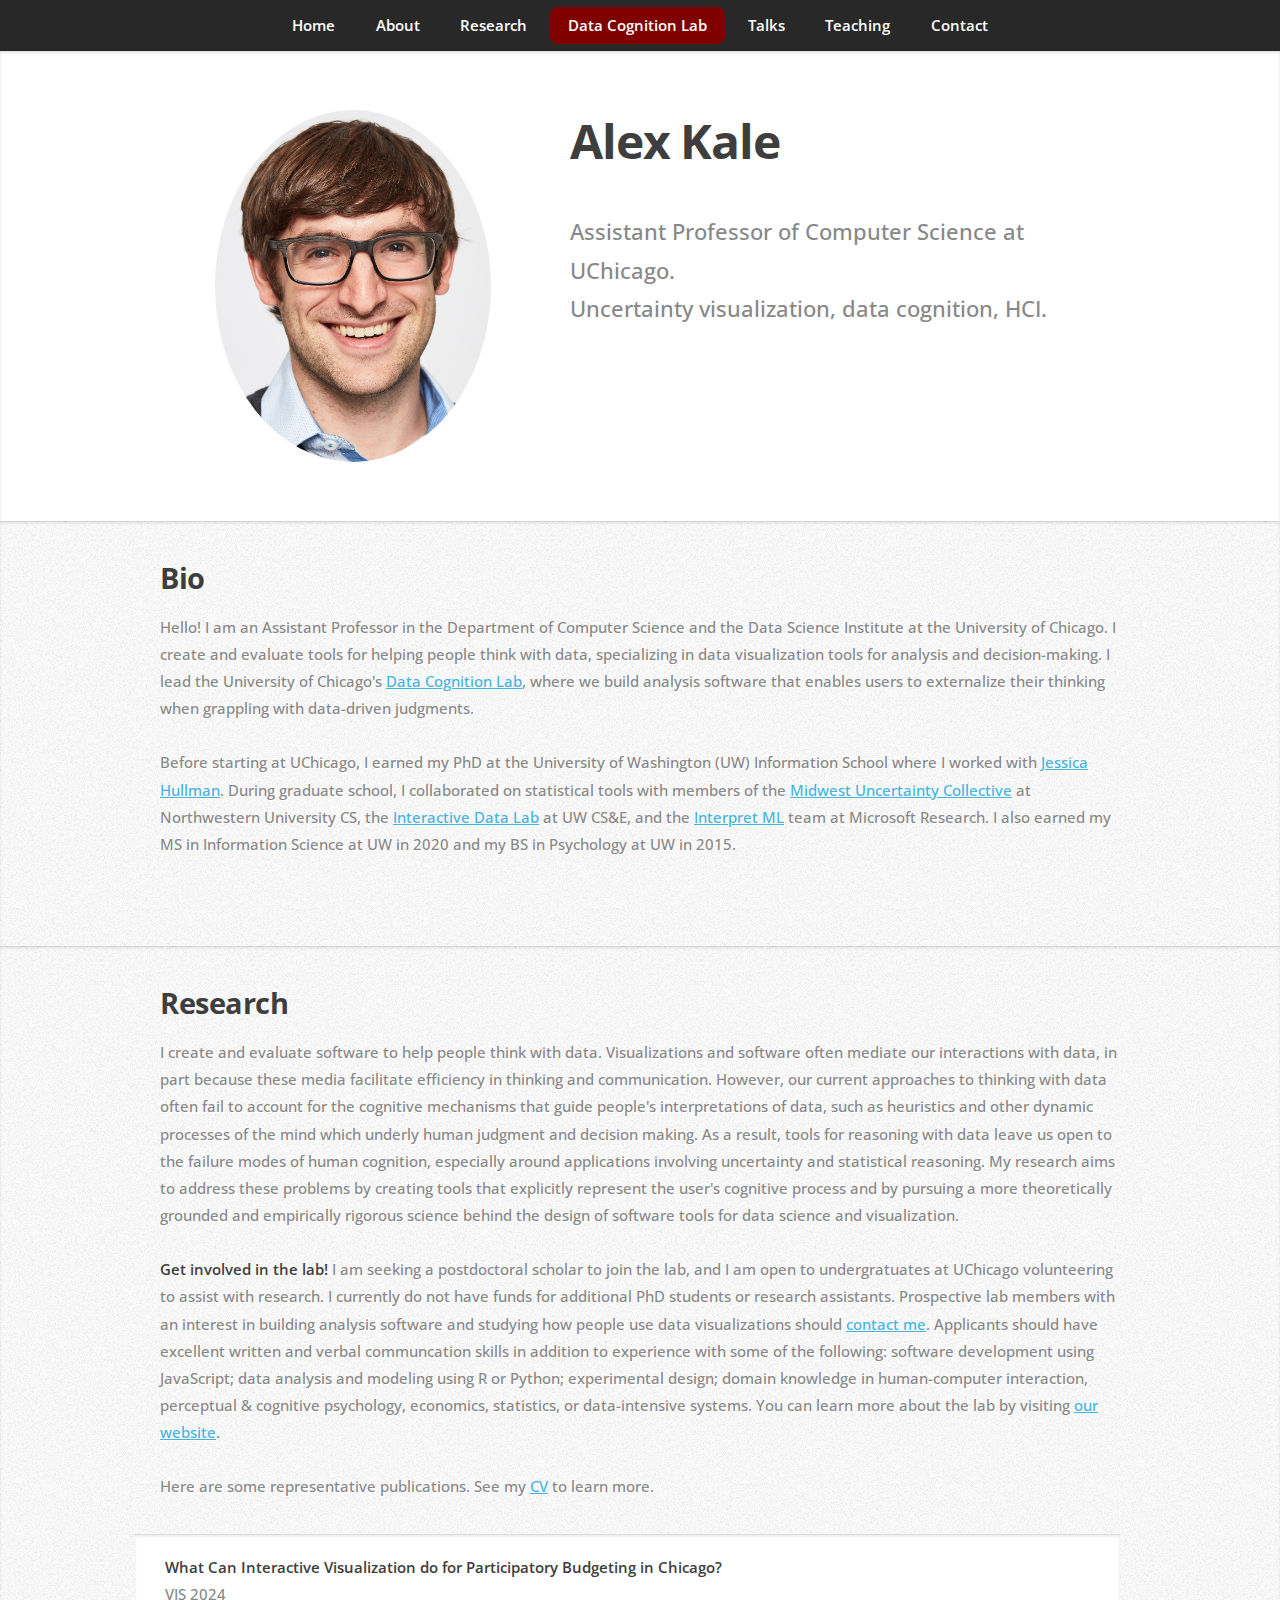
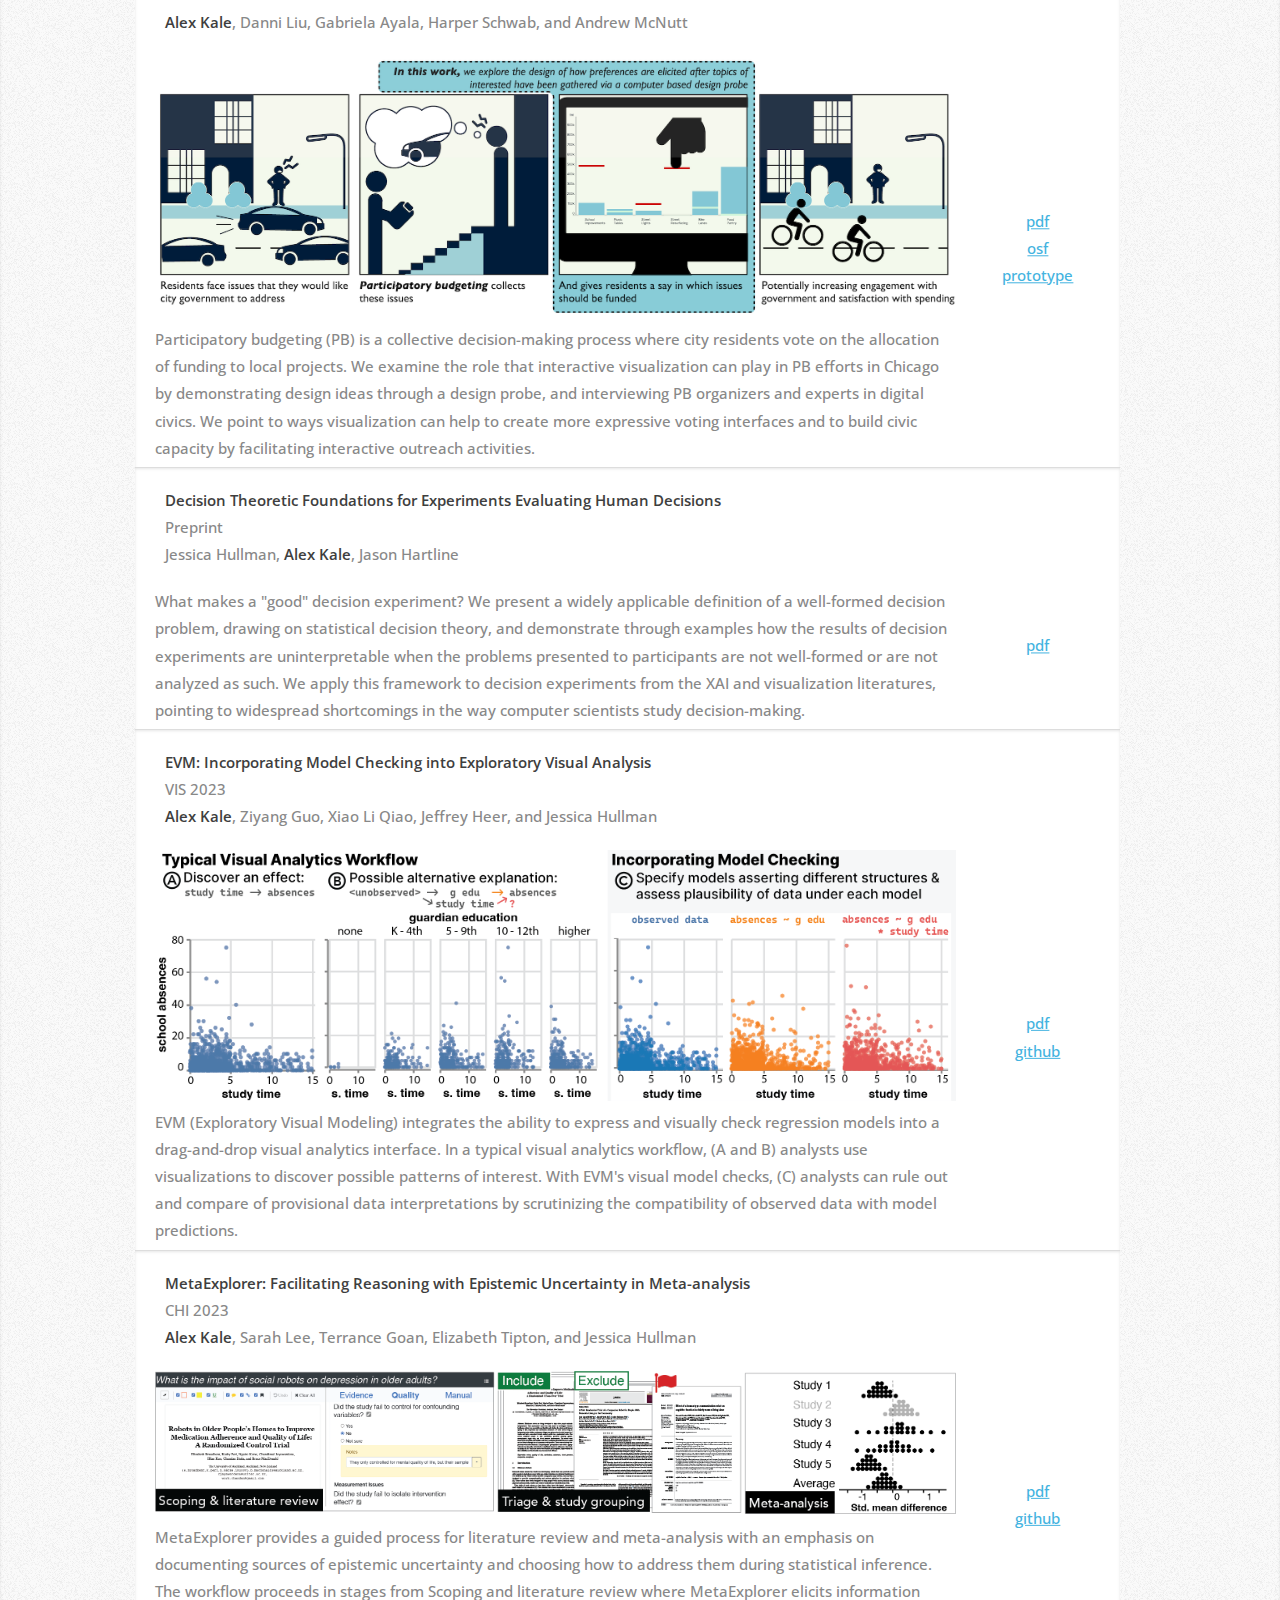
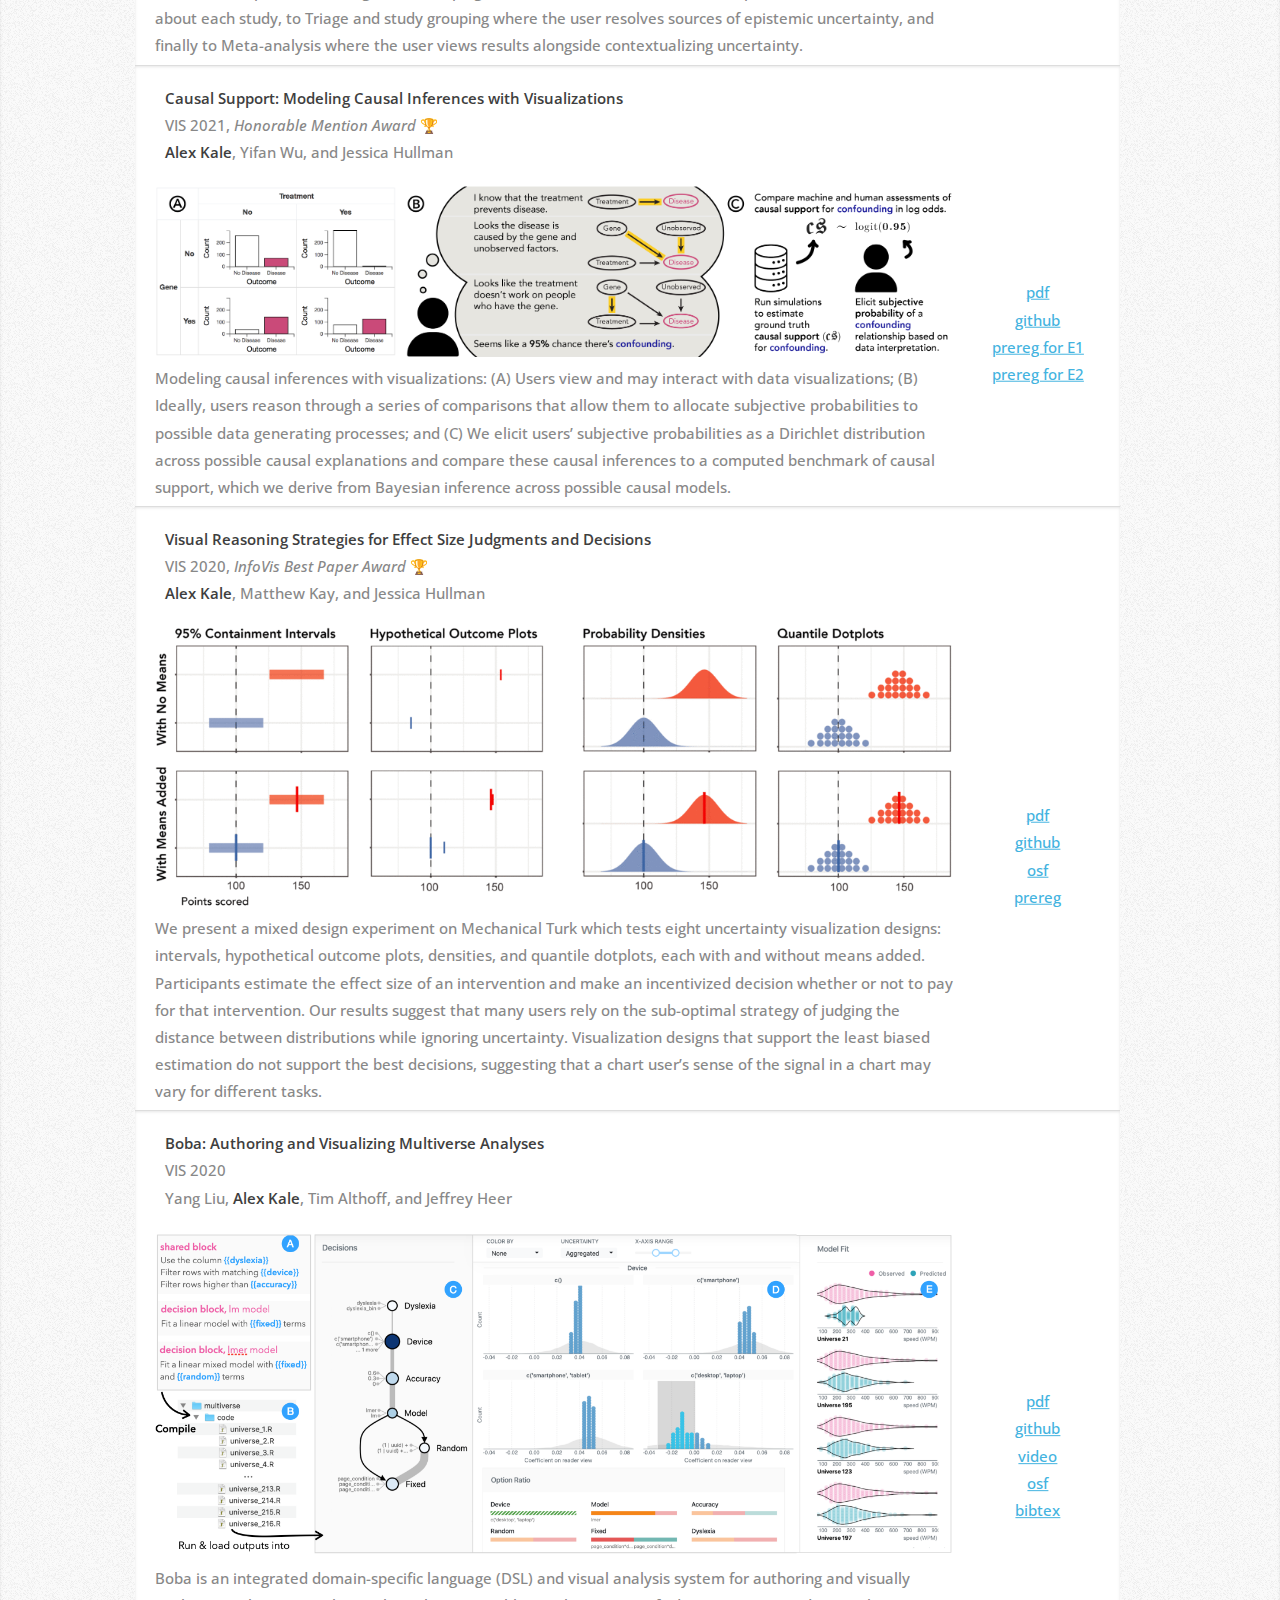
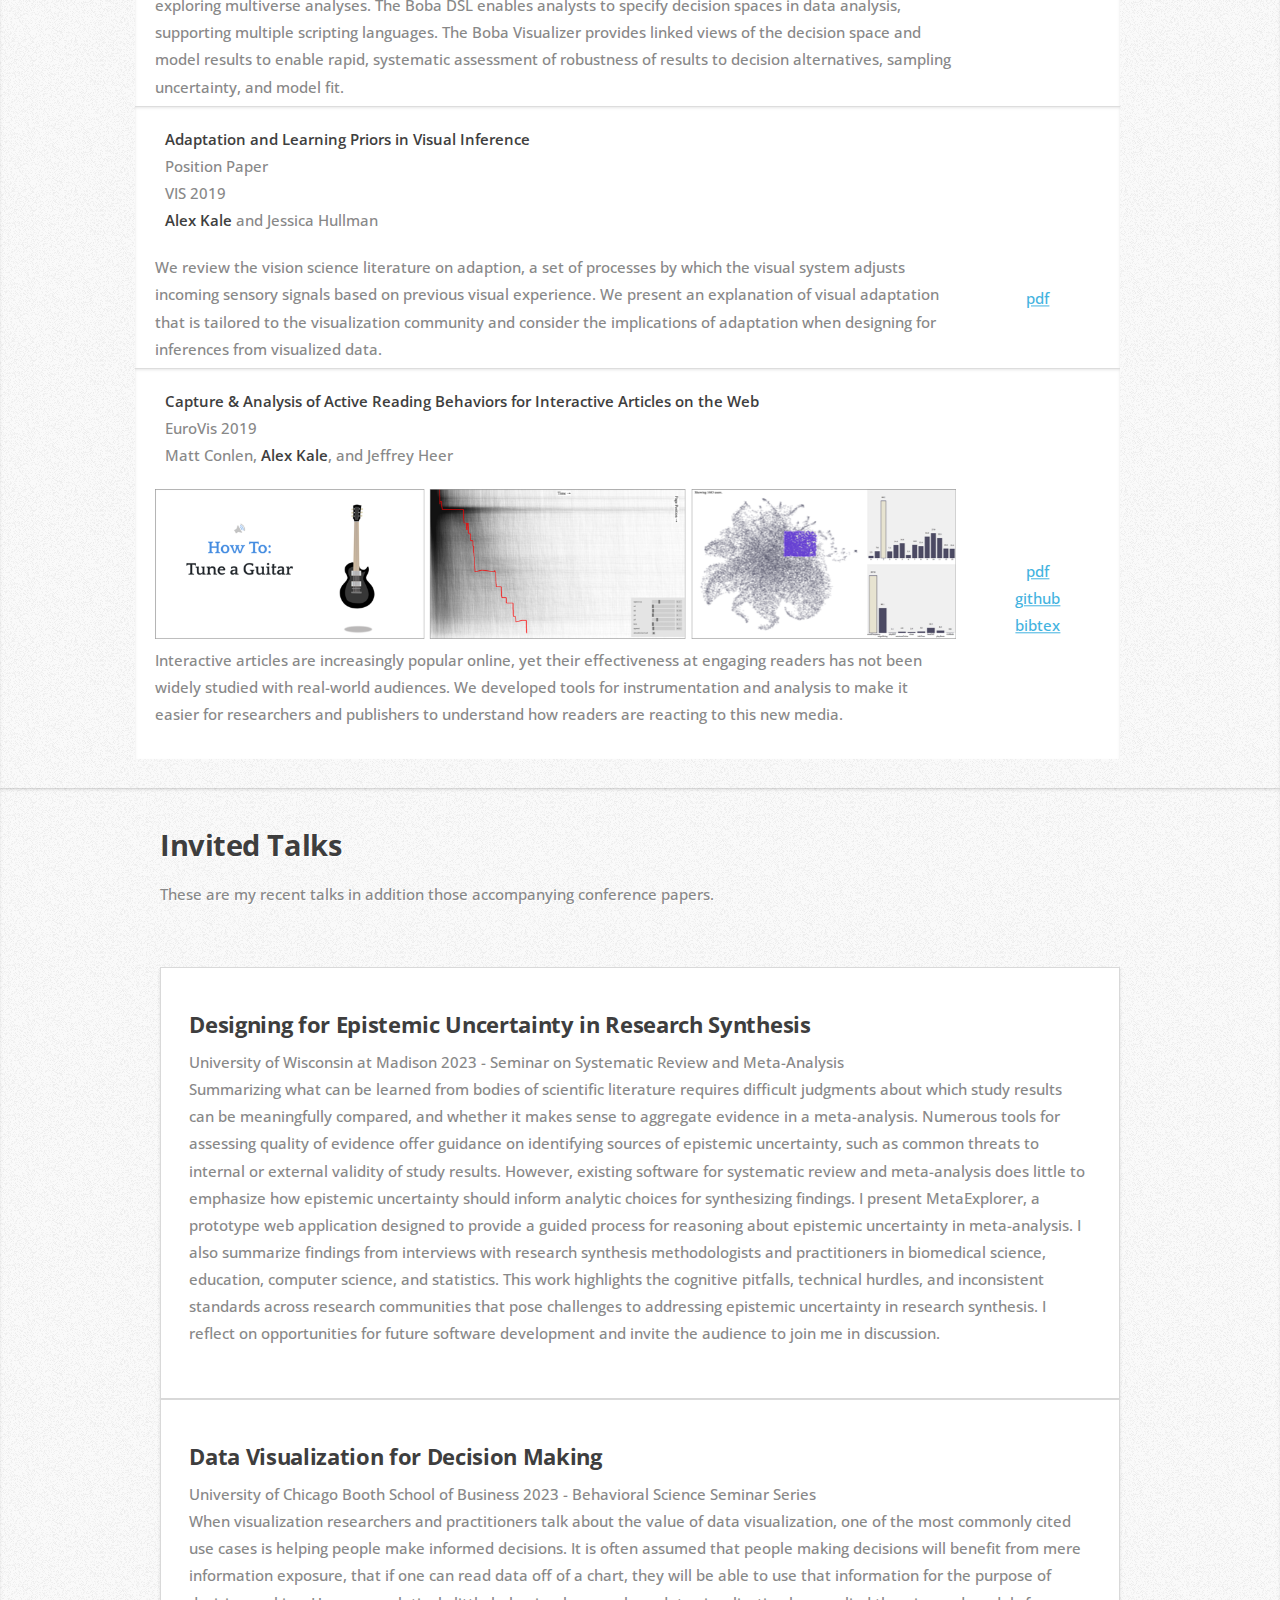
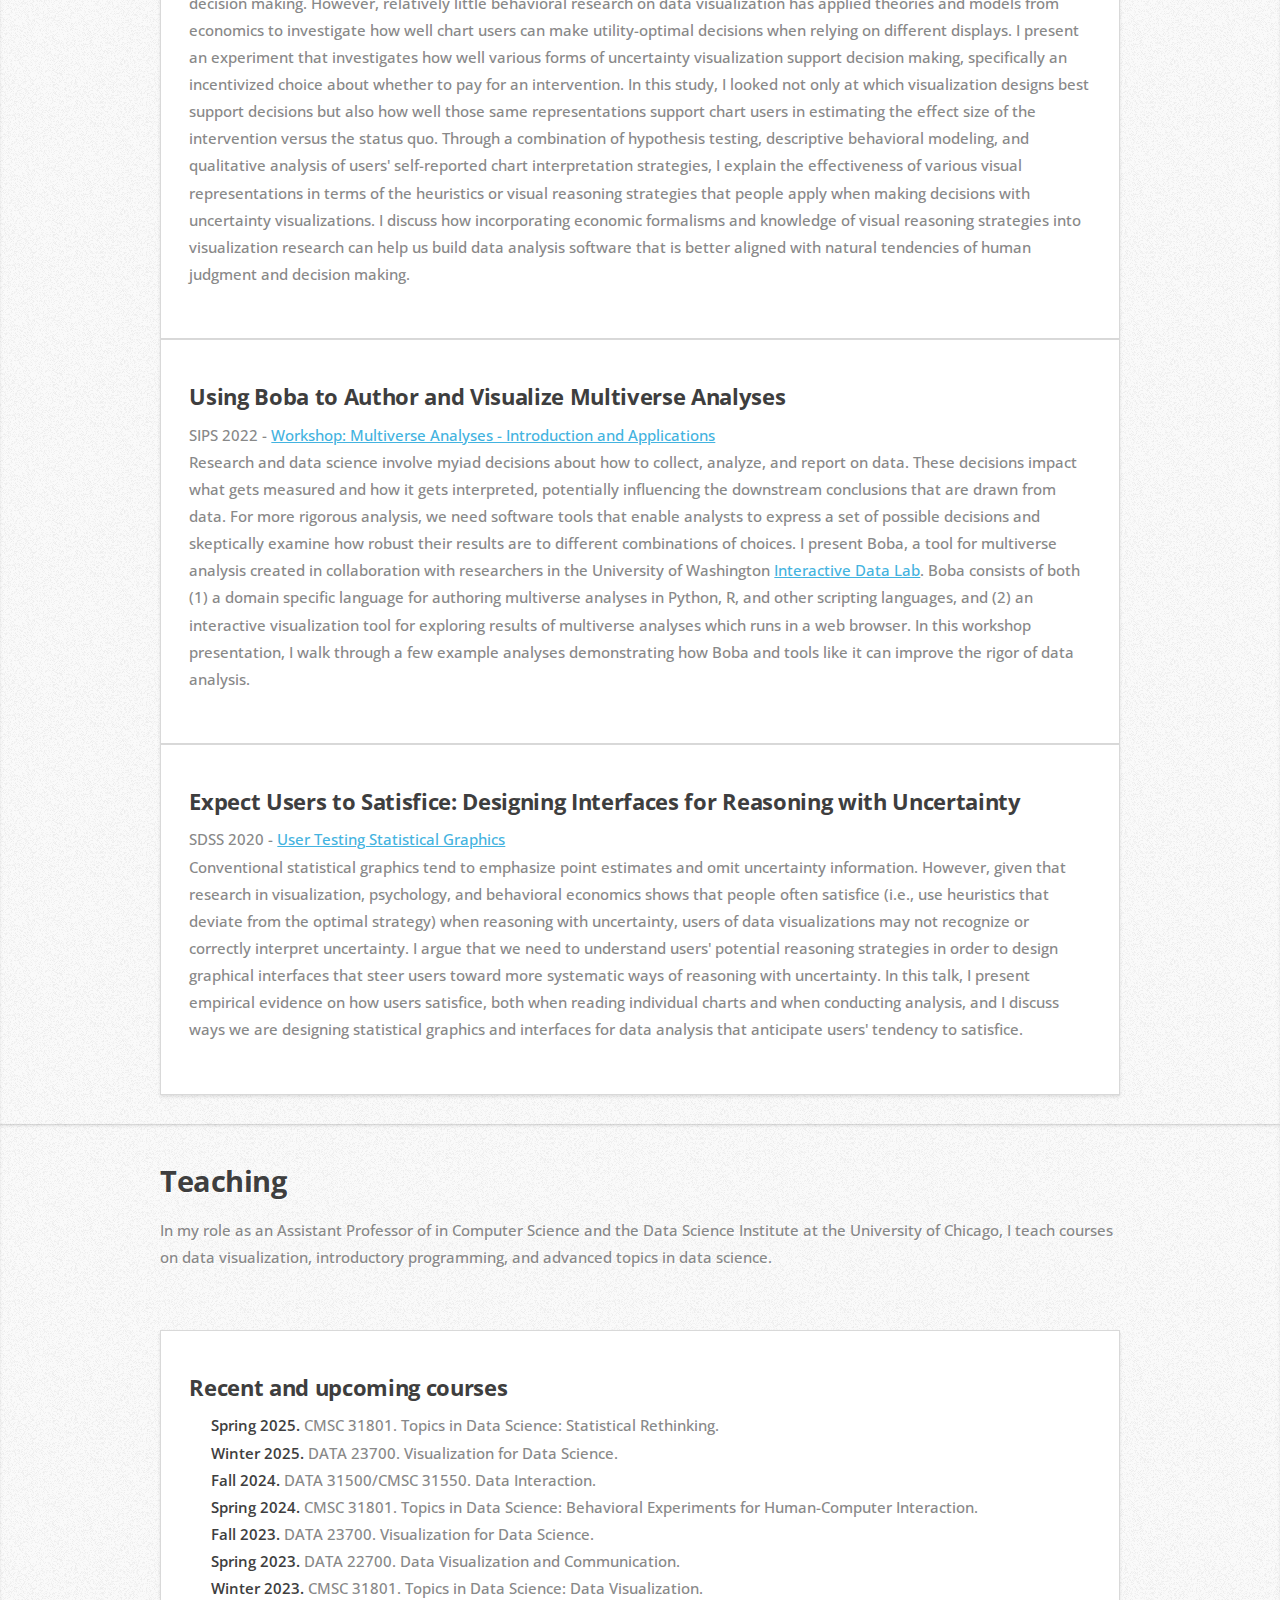
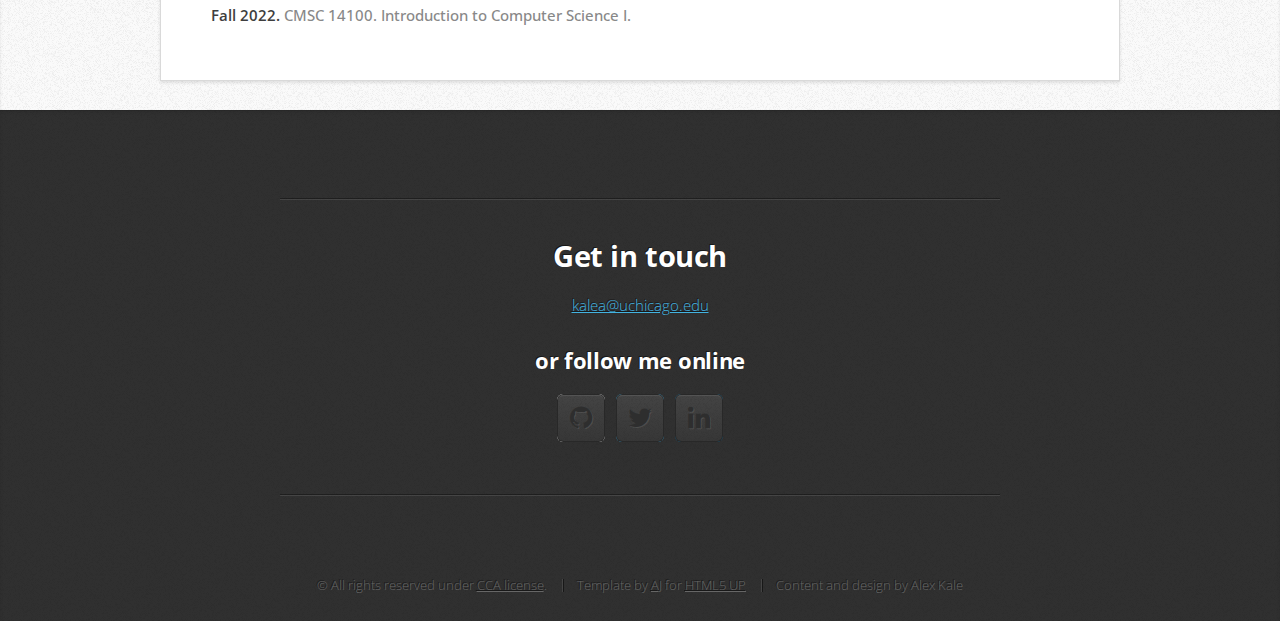
==== commit 750faa8f: "pb paper and end of summer updates; lab website still needs overhaul" ====
--- a/index.html
+++ b/index.html
@@ -68,9 +68,9 @@
 				<h2>Bio</h2>
 				<p>
 					Hello! I am an Assistant Professor in the Department of Computer Science and the Data Science Institute at the 
-					University of Chicago. I create and evaluate tools for helping people think with data, specializing in how 
-					data visualization can be used to support value judgments and reasoning with uncertainty. I lead the University 
-					of Chicago's <a href="dcl.html"><span class="label">Data Cognition Lab</span></a>, where we build analysis software 
+					University of Chicago. I create and evaluate tools for helping people think with data, specializing in data 
+					visualization tools for analysis and decision-making. I lead the University of Chicago's 
+					<a href="dcl.html"><span class="label">Data Cognition Lab</span></a>, where we build analysis software 
 					that enables users to externalize their thinking when grappling with data-driven judgments.<br/>
 				</p><br/>
 				<p>
@@ -118,10 +118,33 @@
 					or data-intensive systems. You can learn more about the lab by visiting <a href="dcl.html"><span class="label">our website</span></a>.			
 				</p><br />
 				<p> 
-					Here are some representative publications. See my <a href="papers/CV_Kale_Nov2023.pdf">CV</a> and 
-					<a href="papers/research-statement.pdf"><span class="label">research statement from 2021</span></a> to learn more.
+					Here are some representative publications. See my <a href="papers/CV_Kale_Sep2024.pdf">CV</a> 
+					<!-- and <a href="papers/research-statement.pdf"><span class="label">research statement from 2021</span></a>  -->
+					to learn more.
 				</p>
 			</header>
+			<div class="row wrapper style1 small-pad-tb">
+				<p class="left">
+					<strong>What Can Interactive Visualization do for Participatory Budgeting in Chicago?</strong><br />
+					VIS 2024<br />
+					<b>Alex Kale</b>, Danni Liu, Gabriela Ayala, Harper Schwab, and Andrew McNutt</p>
+				<div class="col-10 small-pad-tl">
+					<img class="teaser" src="images/teaser_pbchi.png" />
+					<caption>Participatory budgeting (PB) is a collective decision-making process where city residents vote on
+						the allocation of funding to local projects. We examine the role that interactive visualization can
+						play in PB efforts in Chicago by demonstrating design ideas through a design probe, and interviewing PB
+						organizers and experts in digital civics. We point to ways visualization can help to create more expressive
+						voting interfaces and to build civic capacity by facilitating interactive outreach activities.
+					</caption>
+				</div>
+				<div class="col-2 no-pad">
+					<div class="floating-links">
+						<a href="https://arxiv.org/abs/2407.20103">pdf</a><br />
+						<a href="https://osf.io/tn6m2/.">osf</a><br />
+						<a href="https: //chicago-pb-probe.netlify.app/">prototype</a>
+					</div>
+				</div>
+			</div>
 			<div class="row wrapper style1 small-pad-tb">
 				<p class="left">
 					<strong>Decision Theoretic Foundations for Experiments Evaluating Human Decisions</strong><br />
@@ -455,16 +478,21 @@
 				<h2>Teaching</h2>
 				<p>In my role as an Assistant Professor of in Computer Science and the Data Science Institute at the University of Chicago, 
 					I teach courses on data visualization, introductory programming, and advanced topics in data science.
-				</p><br/>
+				</p>
+				<!-- <br/>
 				<p>
 					You can learn more about my teaching by reading my <a href="papers/teaching-statement.pdf"><span class="label">teaching statement from 2021</span></a>.
-				</p>
+				</p> -->
 			</header>
 			<div class="row aln-center">
 				<div class="col12" style="width: 100%;">
 					<section class="box style1">
 						<h3>Recent and upcoming courses</h3>
 						<ul style="list-style: none;">
+							<li><b>Spring 2025.</b> CMSC 31801. Topics in Data Science: Statistical Rethinking.</li>
+							<li><b>Winter 2025.</b> DATA 23700. Visualization for Data Science.</li>
+							<li><b>Fall 2024.</b> DATA 31500/CMSC 31550. Data Interaction.</li>
+							<li><b>Spring 2024.</b> CMSC 31801. Topics in Data Science: Behavioral Experiments for Human-Computer Interaction.</li>
 							<li><b>Fall 2023.</b> DATA 23700. Visualization for Data Science.</li>
 							<li><b>Spring 2023.</b> DATA 22700. Data Visualization and Communication.</li>
 							<li><b>Winter 2023.</b> CMSC 31801. Topics in Data Science: Data Visualization.</li>
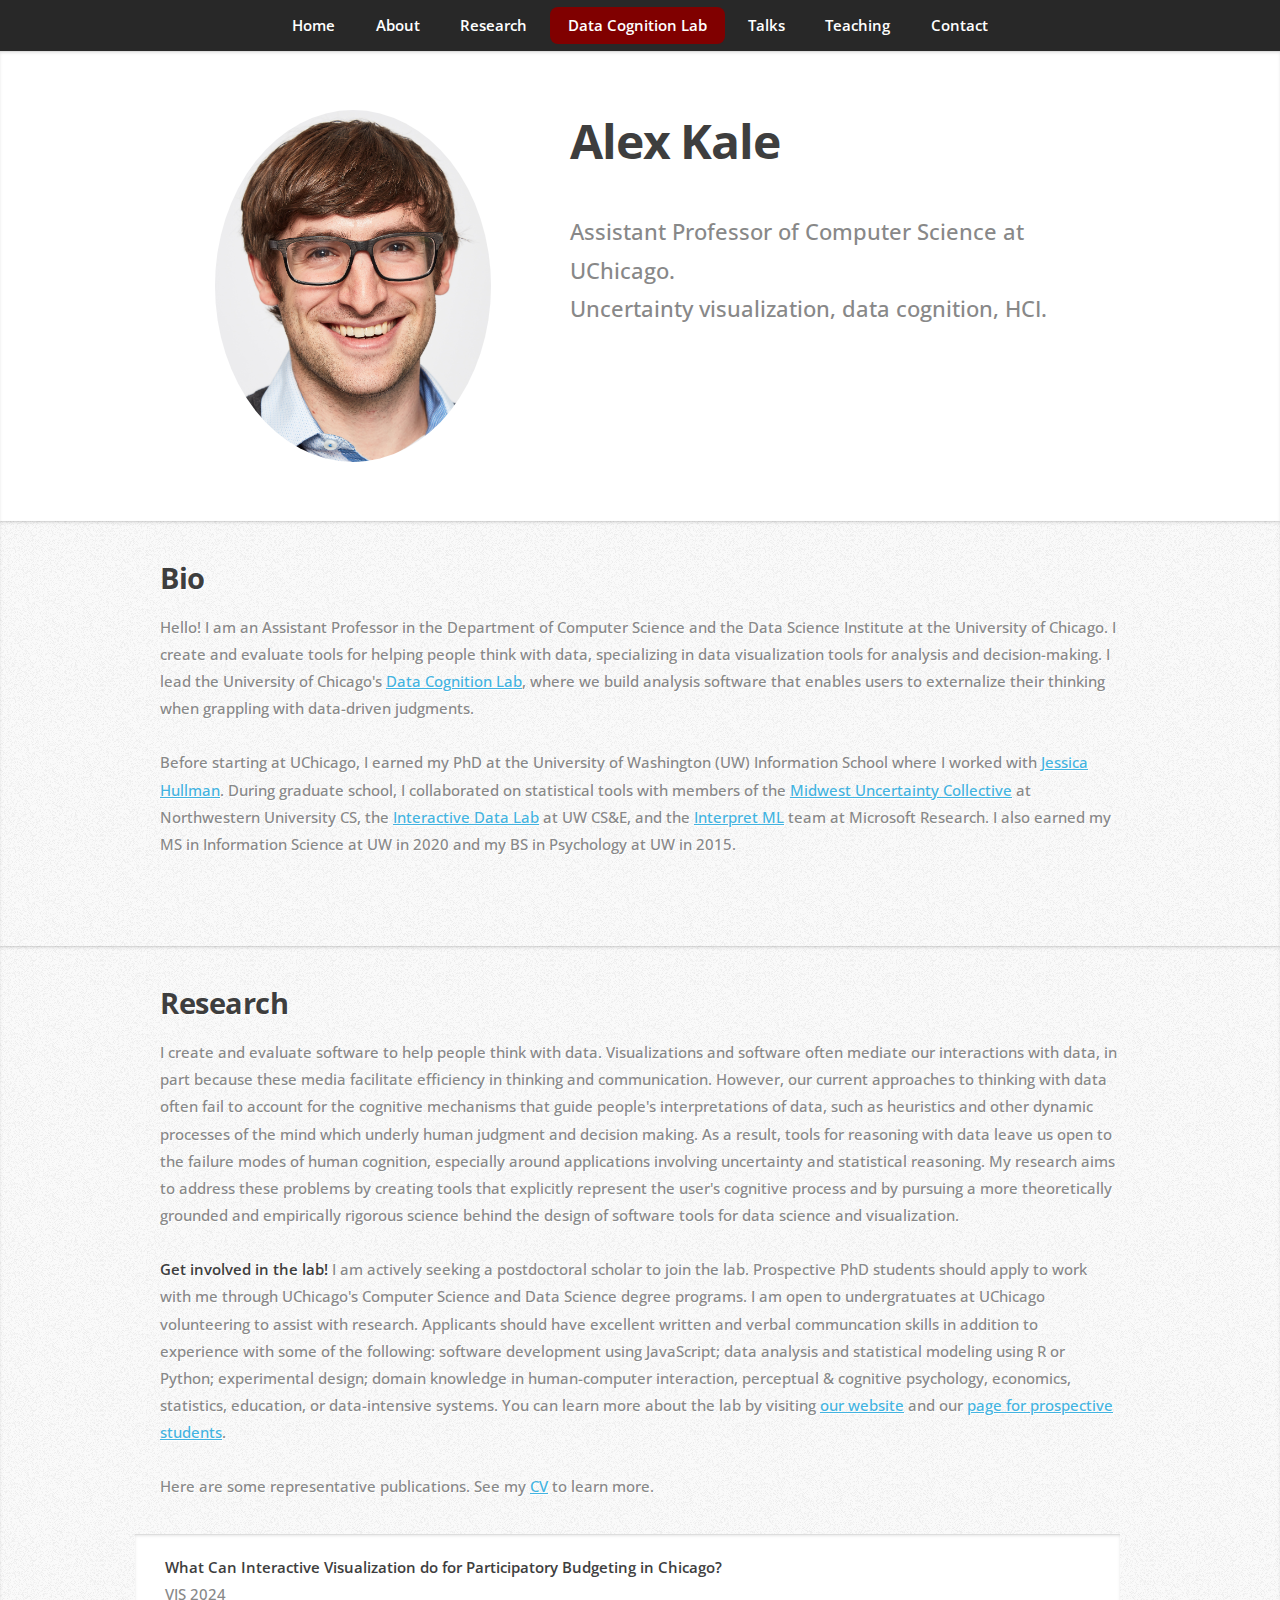
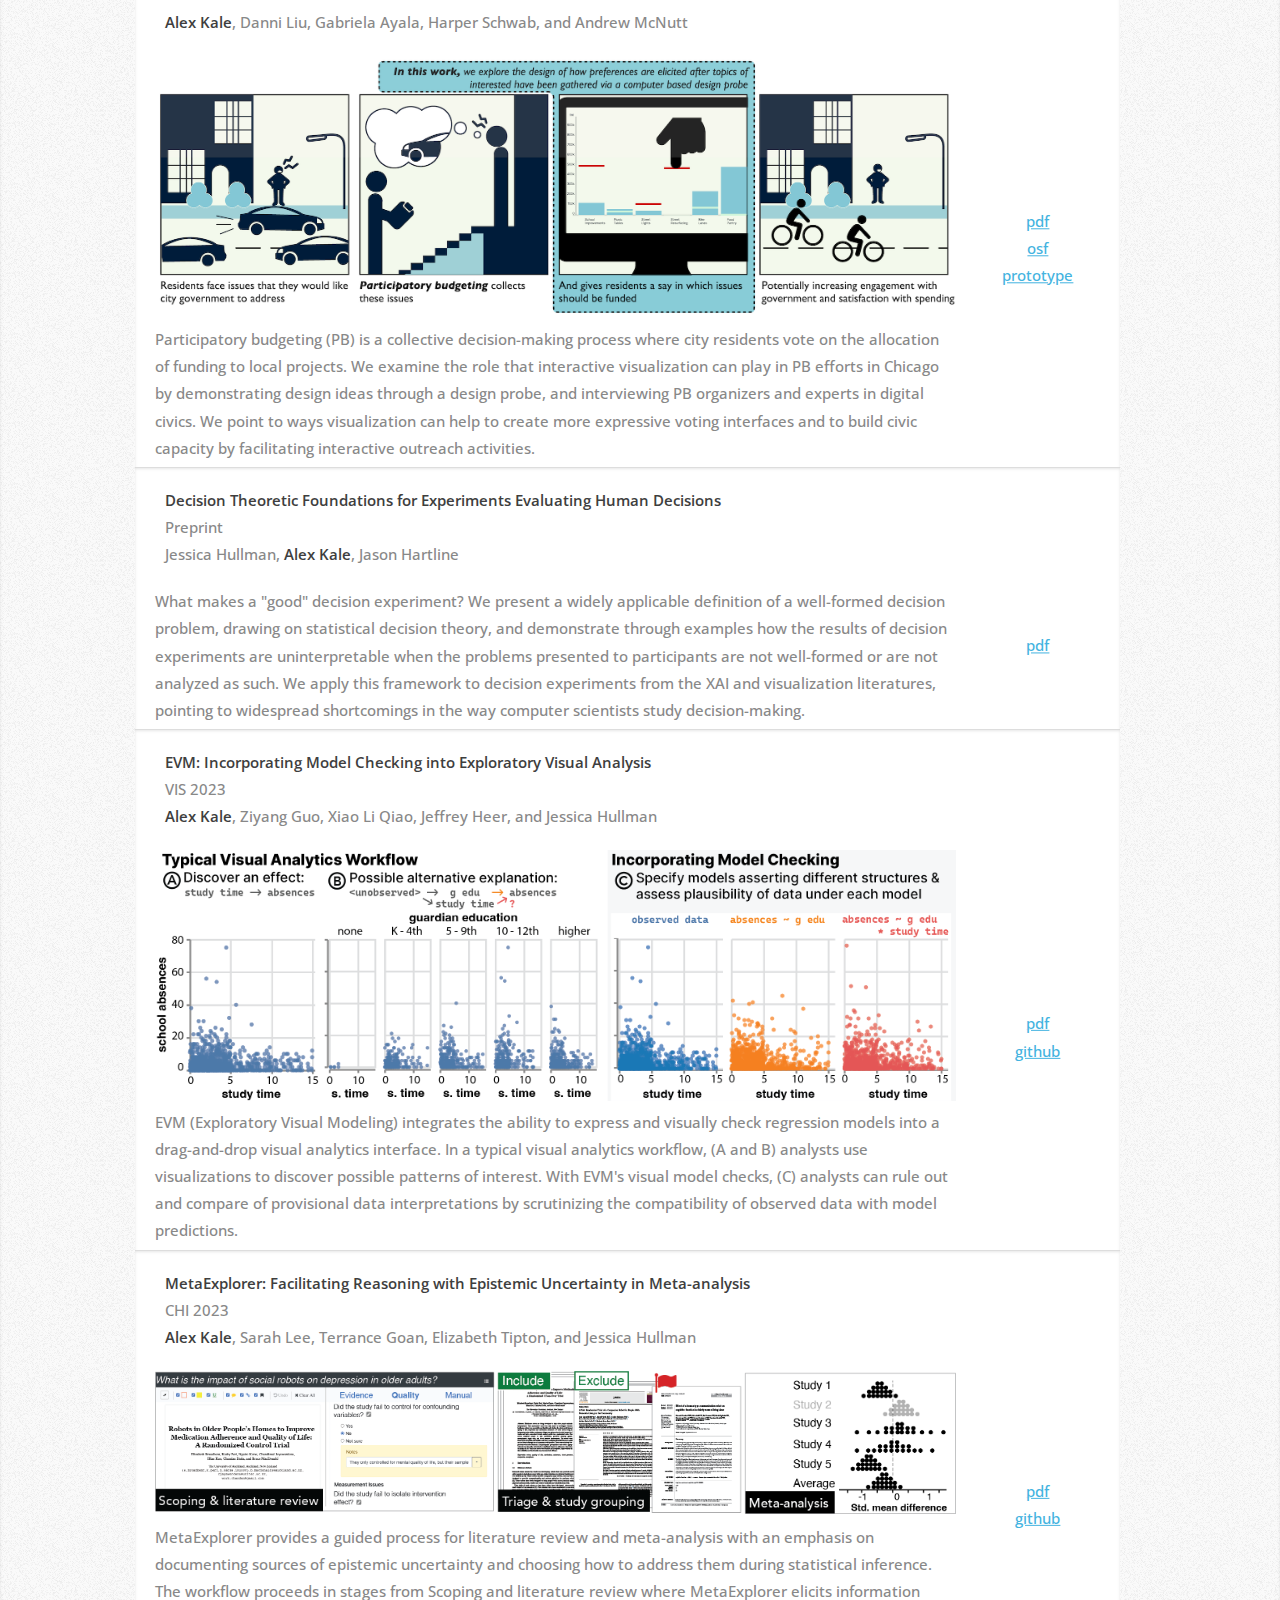
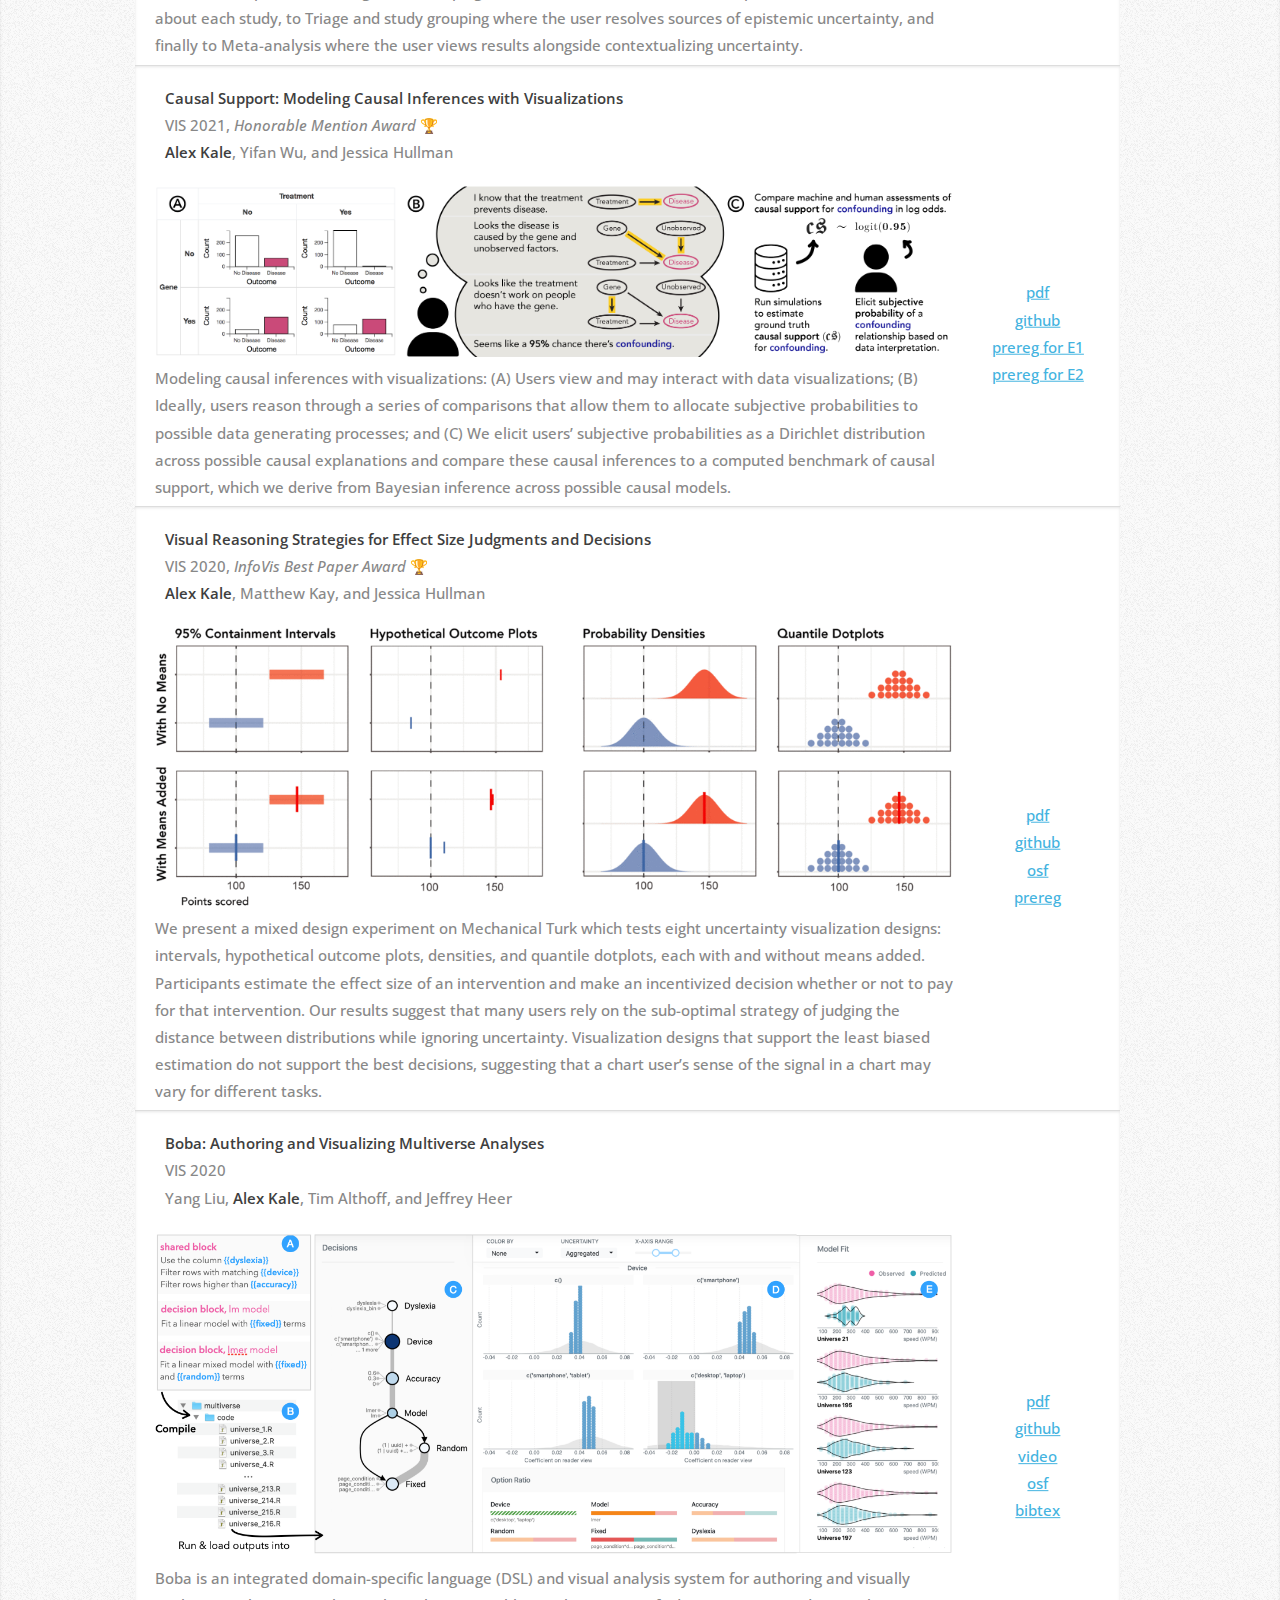
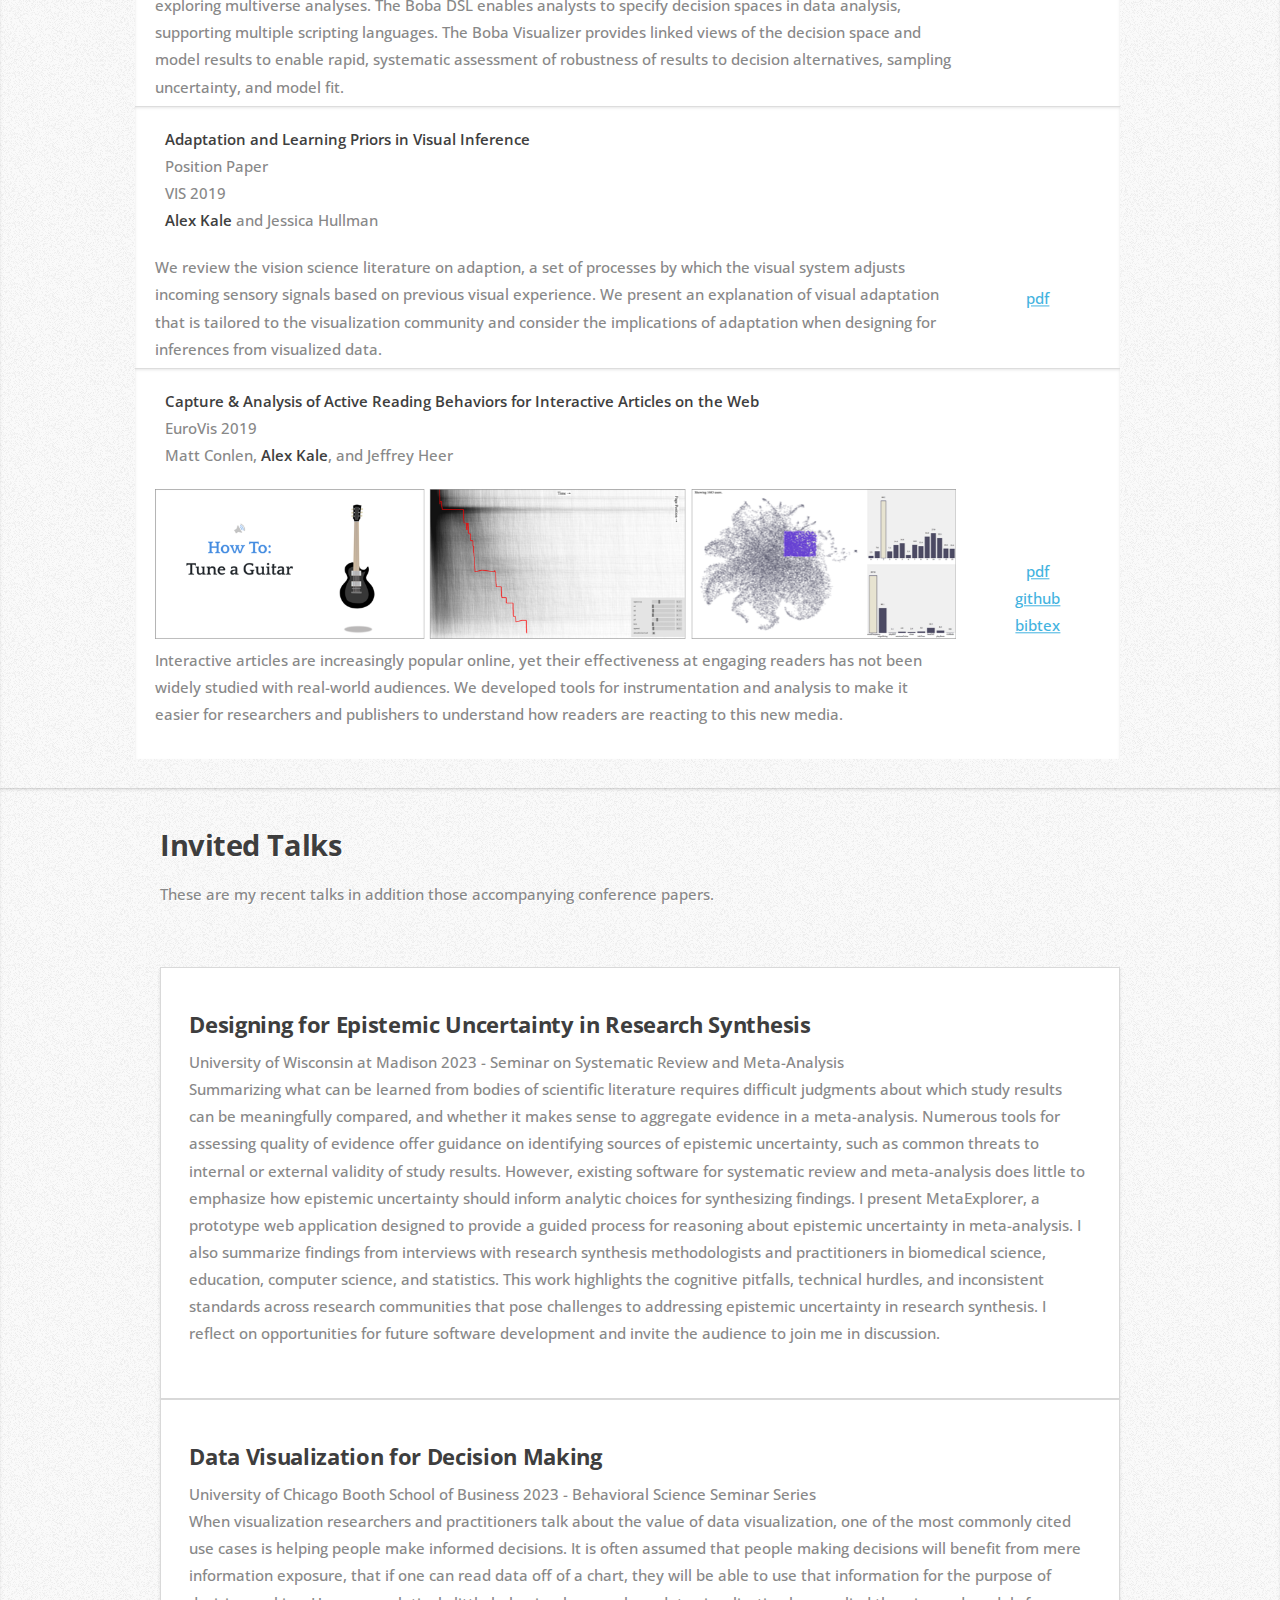
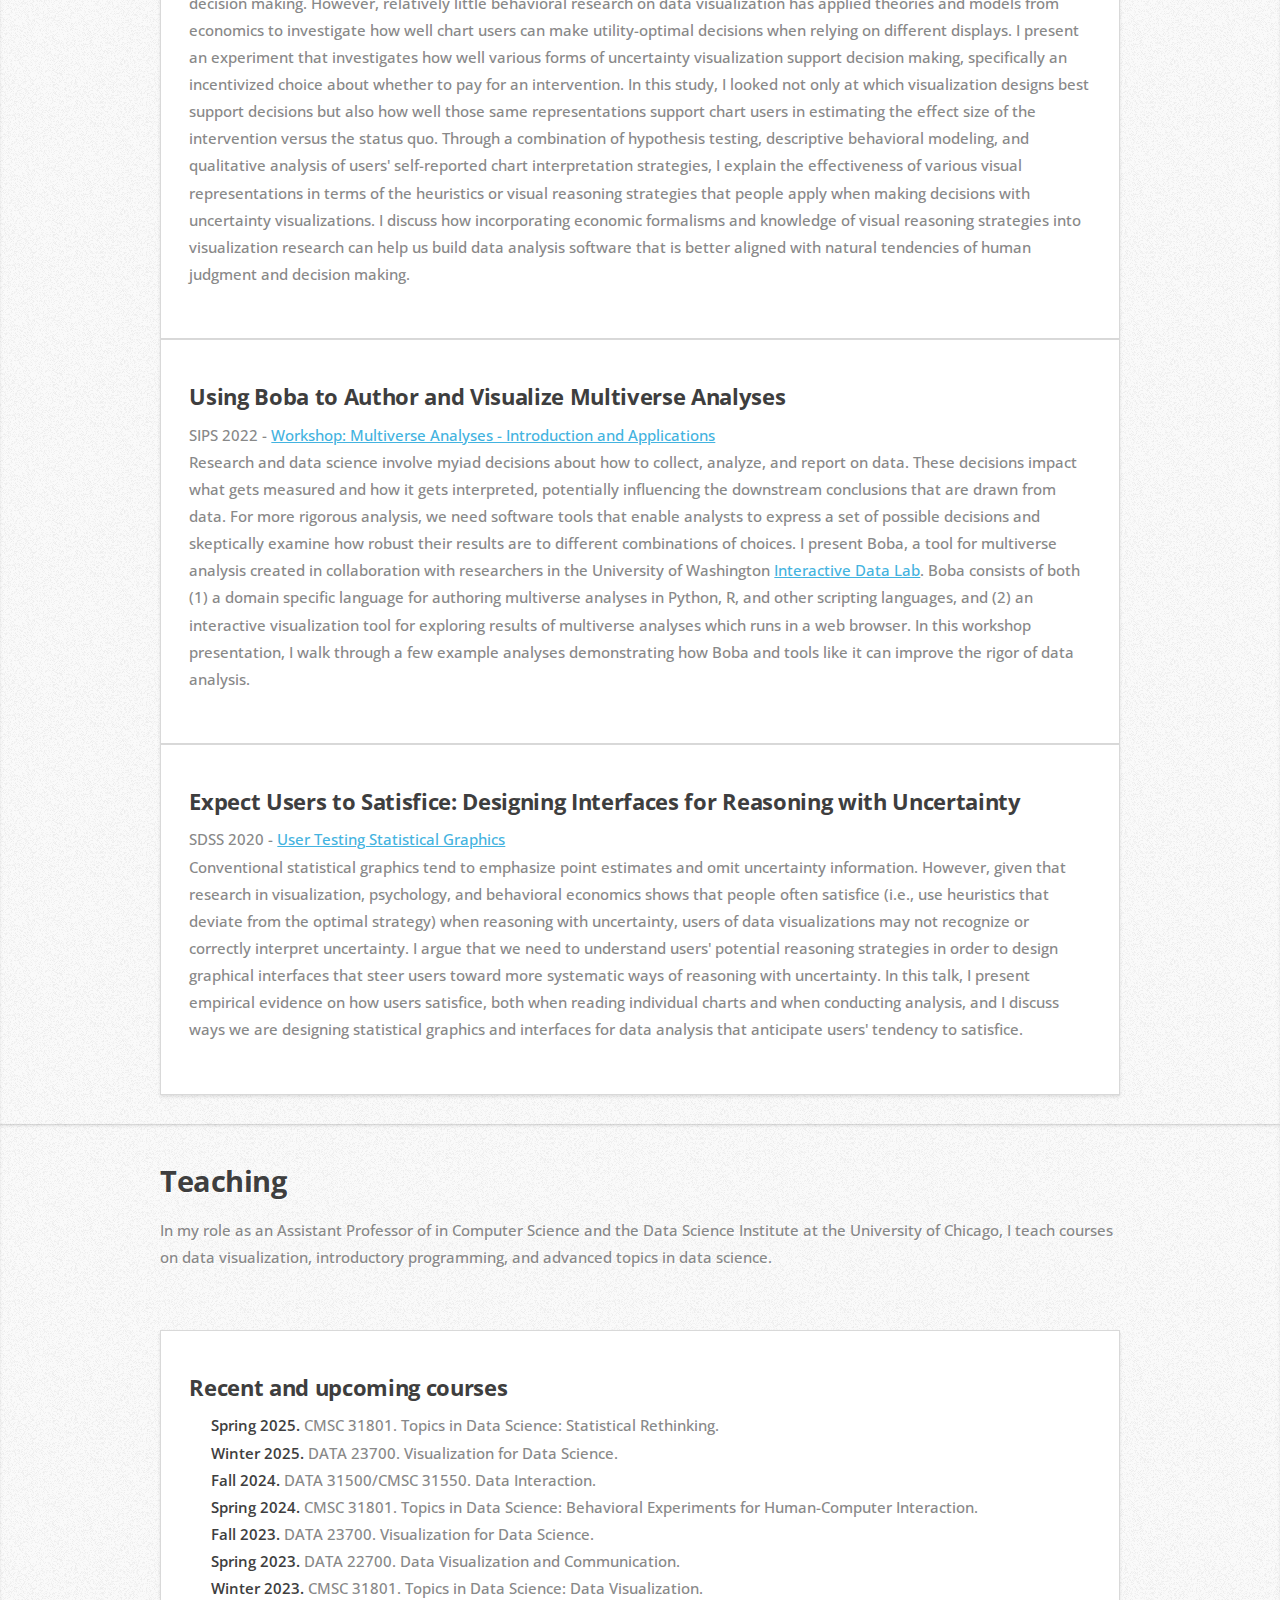
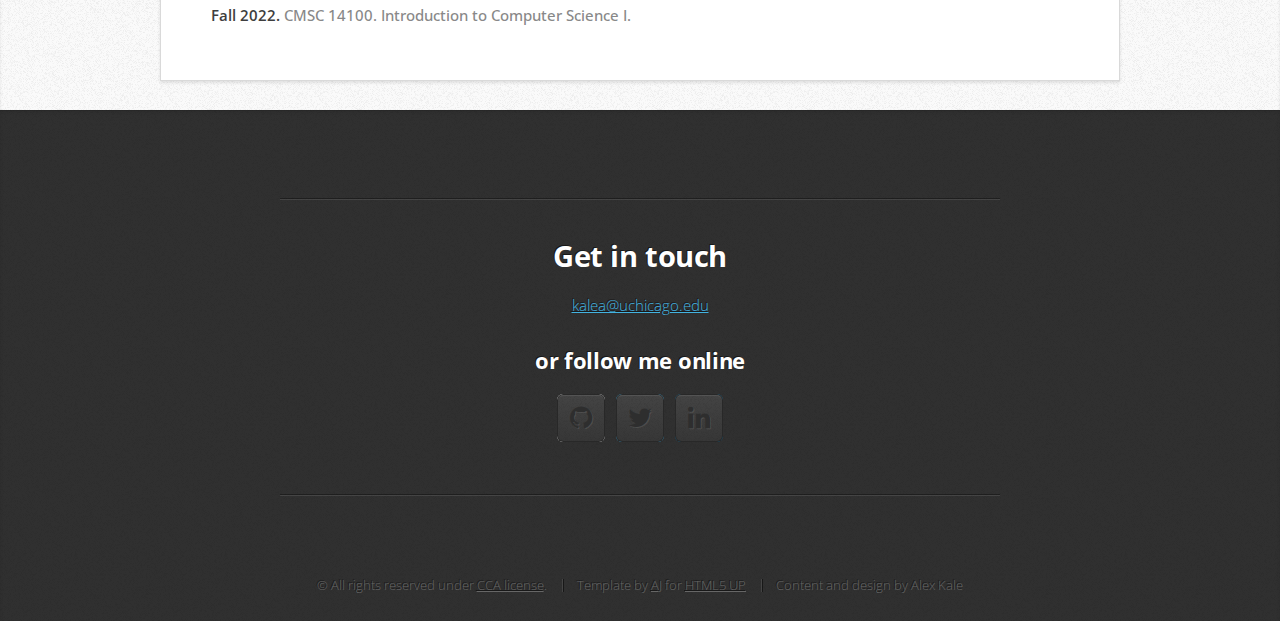
==== commit 0a24c77b: "reintegrating page for prospective students" ====
--- a/index.html
+++ b/index.html
@@ -50,12 +50,6 @@
 					</header>
 					<p>Assistant Professor of Computer Science at UChicago.<br/> 
 						Uncertainty visualization, data cognition, HCI.</p>
-					<!-- <p>
-						<a href="papers/research-statement.pdf"><span class="label">Research statement</span></a><br/>
-						<a href="papers/teaching-statement.pdf"><span class="label">Teaching statement</span></a><br/>
-						<a href="papers/diversity-statement.pdf"><span class="label">Diversity statement</span></a><br/>
-						<a href="papers/CV_Kale_Oct2021.pdf"><span class="label">Curriculum vitae</span></a>
-					</p> -->
 				</div>
 			</div>
 		</div>
@@ -109,13 +103,13 @@
 					<a href="dcl.html"><span class="label">our website</span></a>.			
 				</p><br /> -->
 				<p>
-					<strong>Get involved in the lab!</strong> I am seeking a postdoctoral scholar to join the lab, and I am open to undergratuates
-					at UChicago volunteering to assist with research. I currently do not have funds for additional PhD students or research assistants.
-					Prospective lab members with an interest in building analysis software and studying how people use data visualizations should 
-					<a href="#contact">contact me</a></li>. Applicants should have excellent written and verbal communcation skills in addition to 
-					experience with some of the following: software development using JavaScript; data analysis and modeling using R or Python; 
-					experimental design; domain knowledge in human-computer interaction, perceptual & cognitive psychology, economics, statistics, 
-					or data-intensive systems. You can learn more about the lab by visiting <a href="dcl.html"><span class="label">our website</span></a>.			
+					<strong>Get involved in the lab!</strong> I am actively seeking a postdoctoral scholar to join the lab. Prospective PhD students
+					should apply to work with me through UChicago's Computer Science and Data Science degree programs. I am open to undergratuates at 
+					UChicago volunteering to assist with research. Applicants should have excellent written and verbal communcation skills in addition to 
+					experience with some of the following: software development using JavaScript; data analysis and statistical modeling using R or Python; 
+					experimental design; domain knowledge in human-computer interaction, perceptual & cognitive psychology, economics, statistics, education,
+					or data-intensive systems. You can learn more about the lab by visiting <a href="dcl.html"><span class="label">our website</span></a> and 
+					our <a href="prospective.html">page for prospective students</a>.
 				</p><br />
 				<p> 
 					Here are some representative publications. See my <a href="papers/CV_Kale_Sep2024.pdf">CV</a> 
@@ -141,7 +135,7 @@
 					<div class="floating-links">
 						<a href="https://arxiv.org/abs/2407.20103">pdf</a><br />
 						<a href="https://osf.io/tn6m2/.">osf</a><br />
-						<a href="https: //chicago-pb-probe.netlify.app/">prototype</a>
+						<a href="https://chicago-pb-probe.netlify.app/">prototype</a>
 					</div>
 				</div>
 			</div>
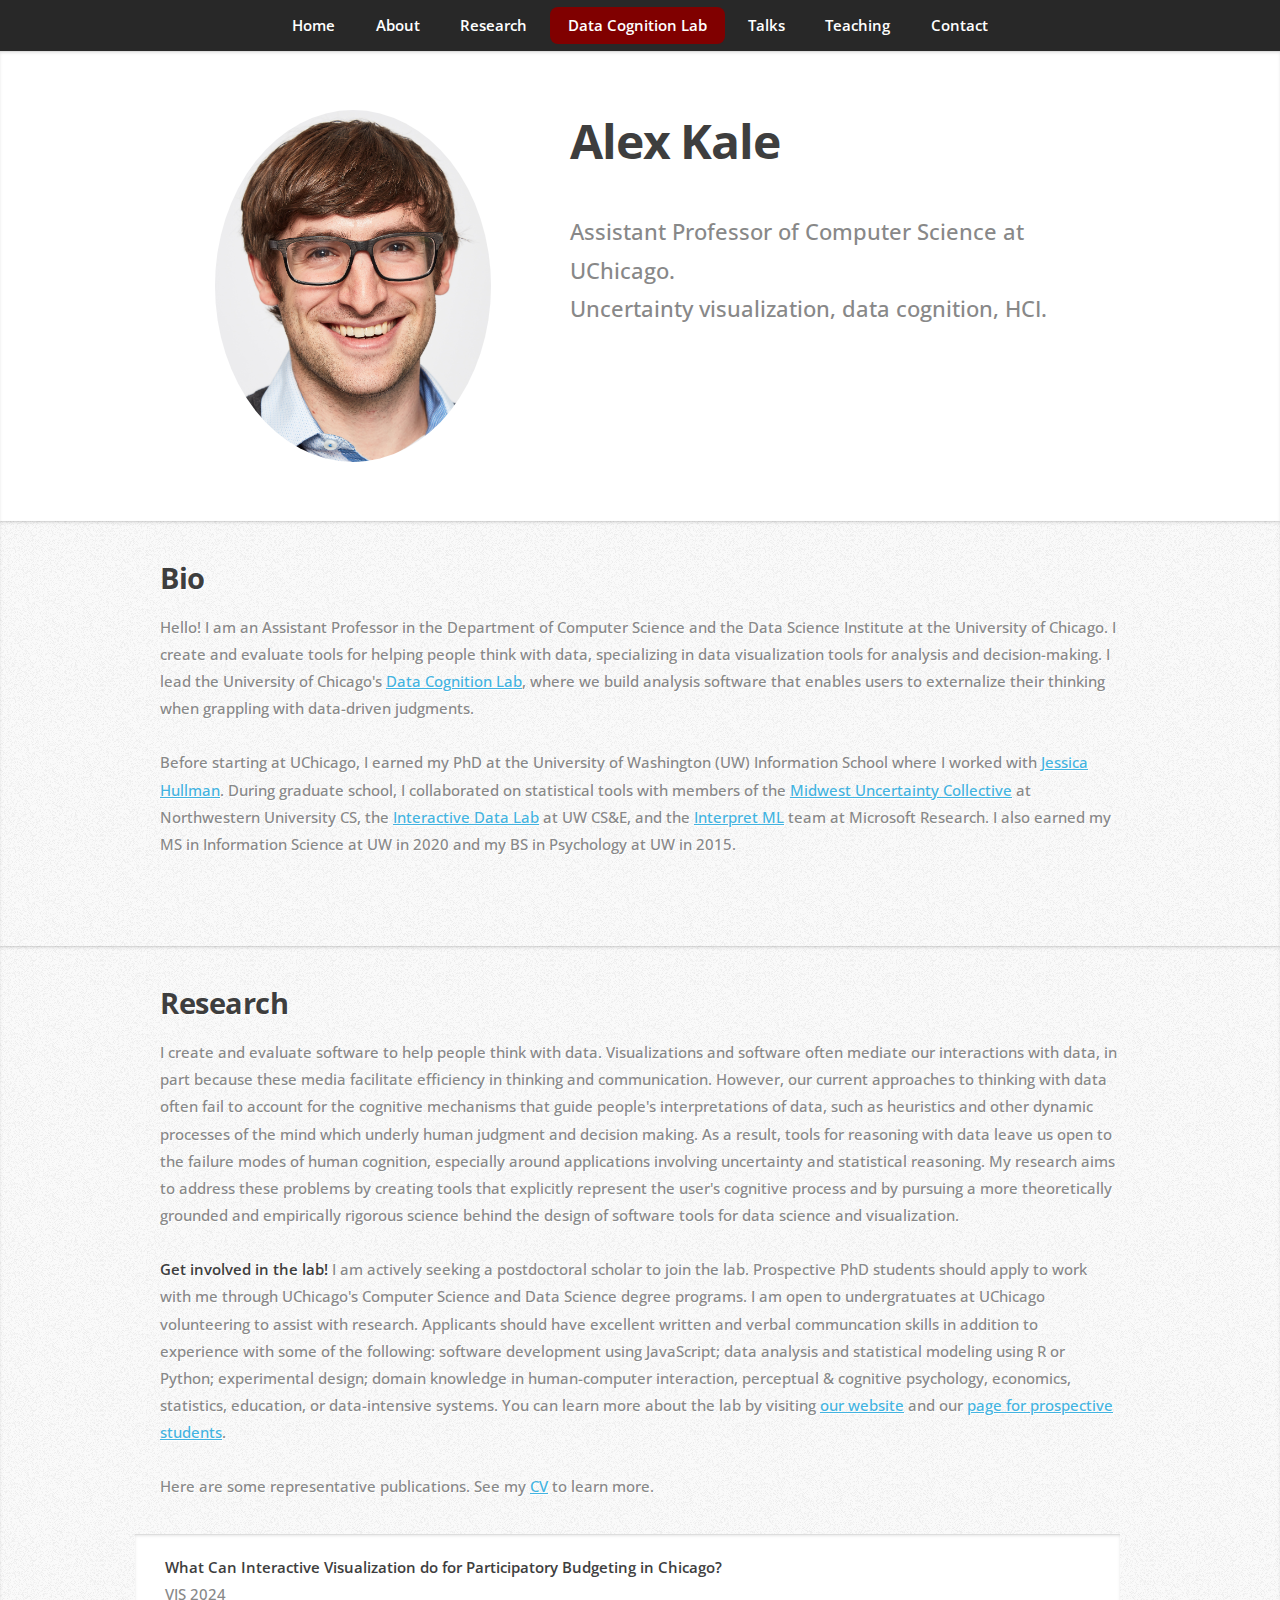
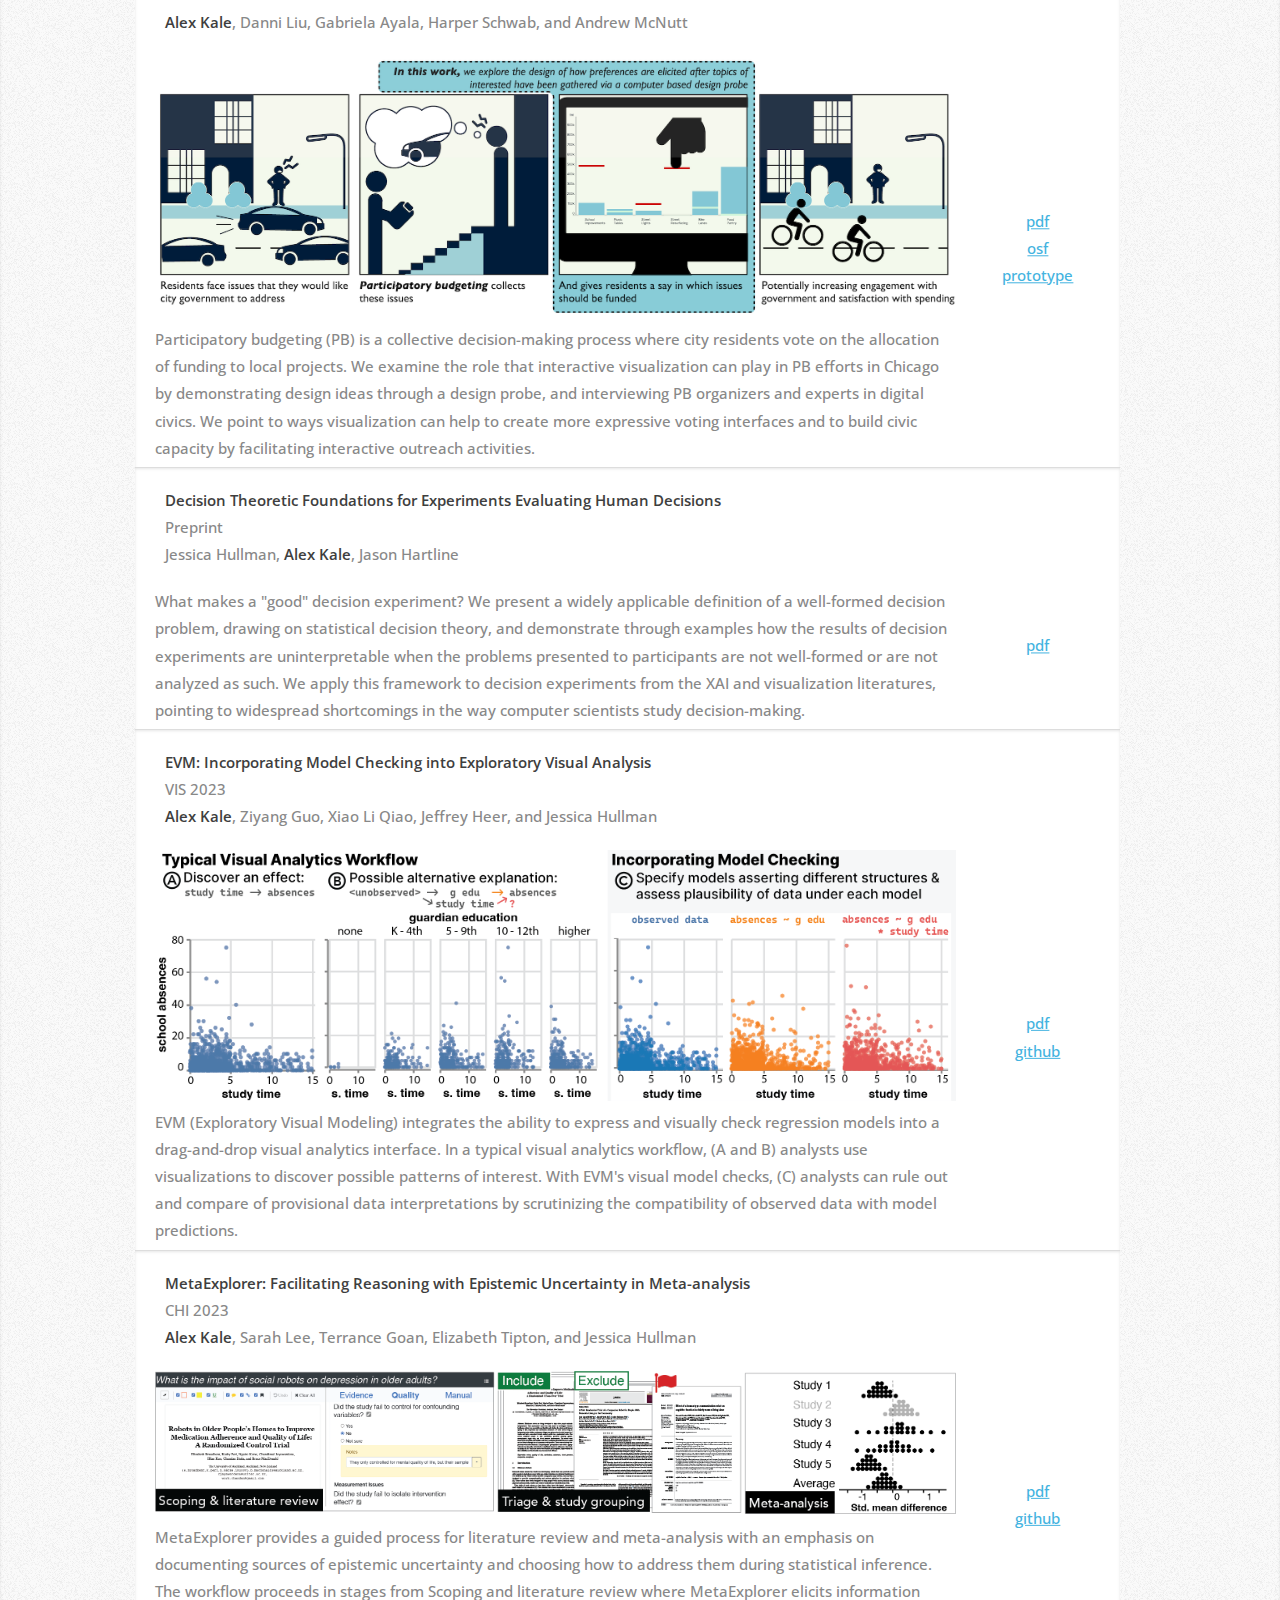
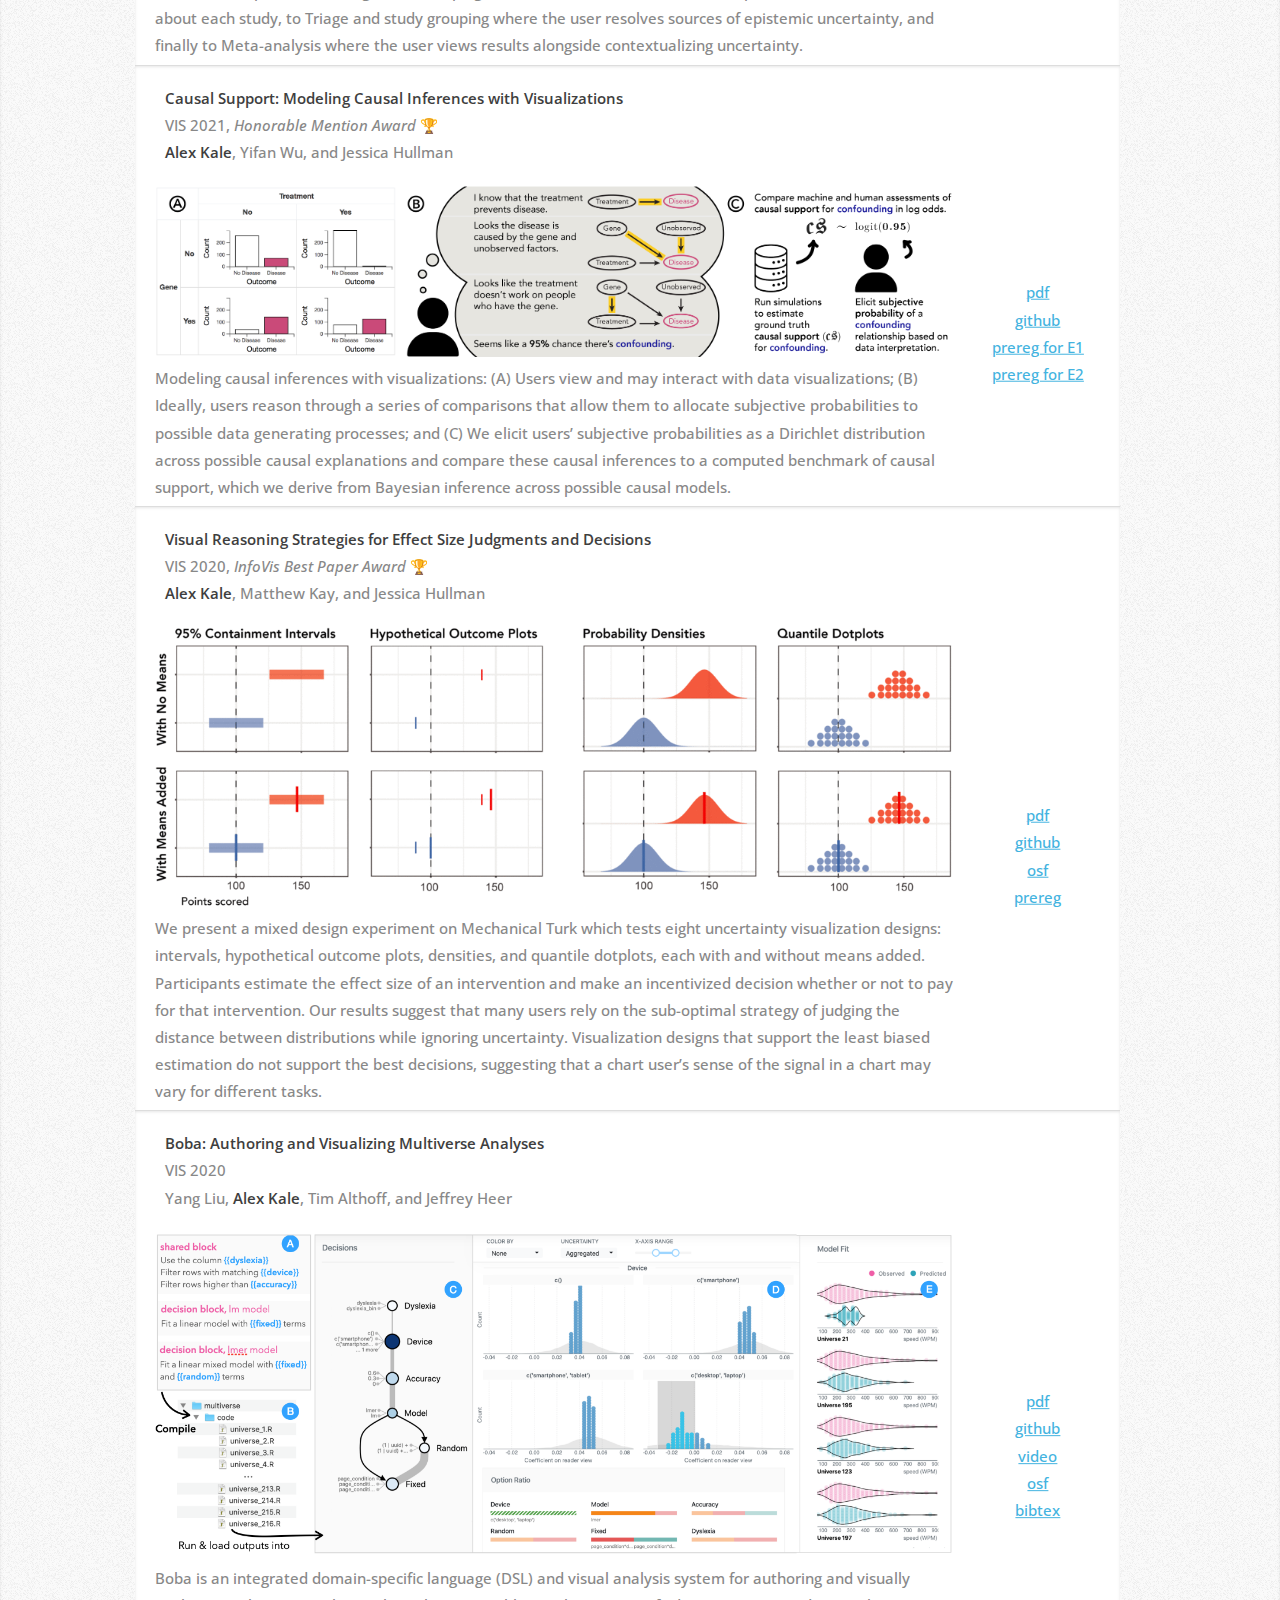
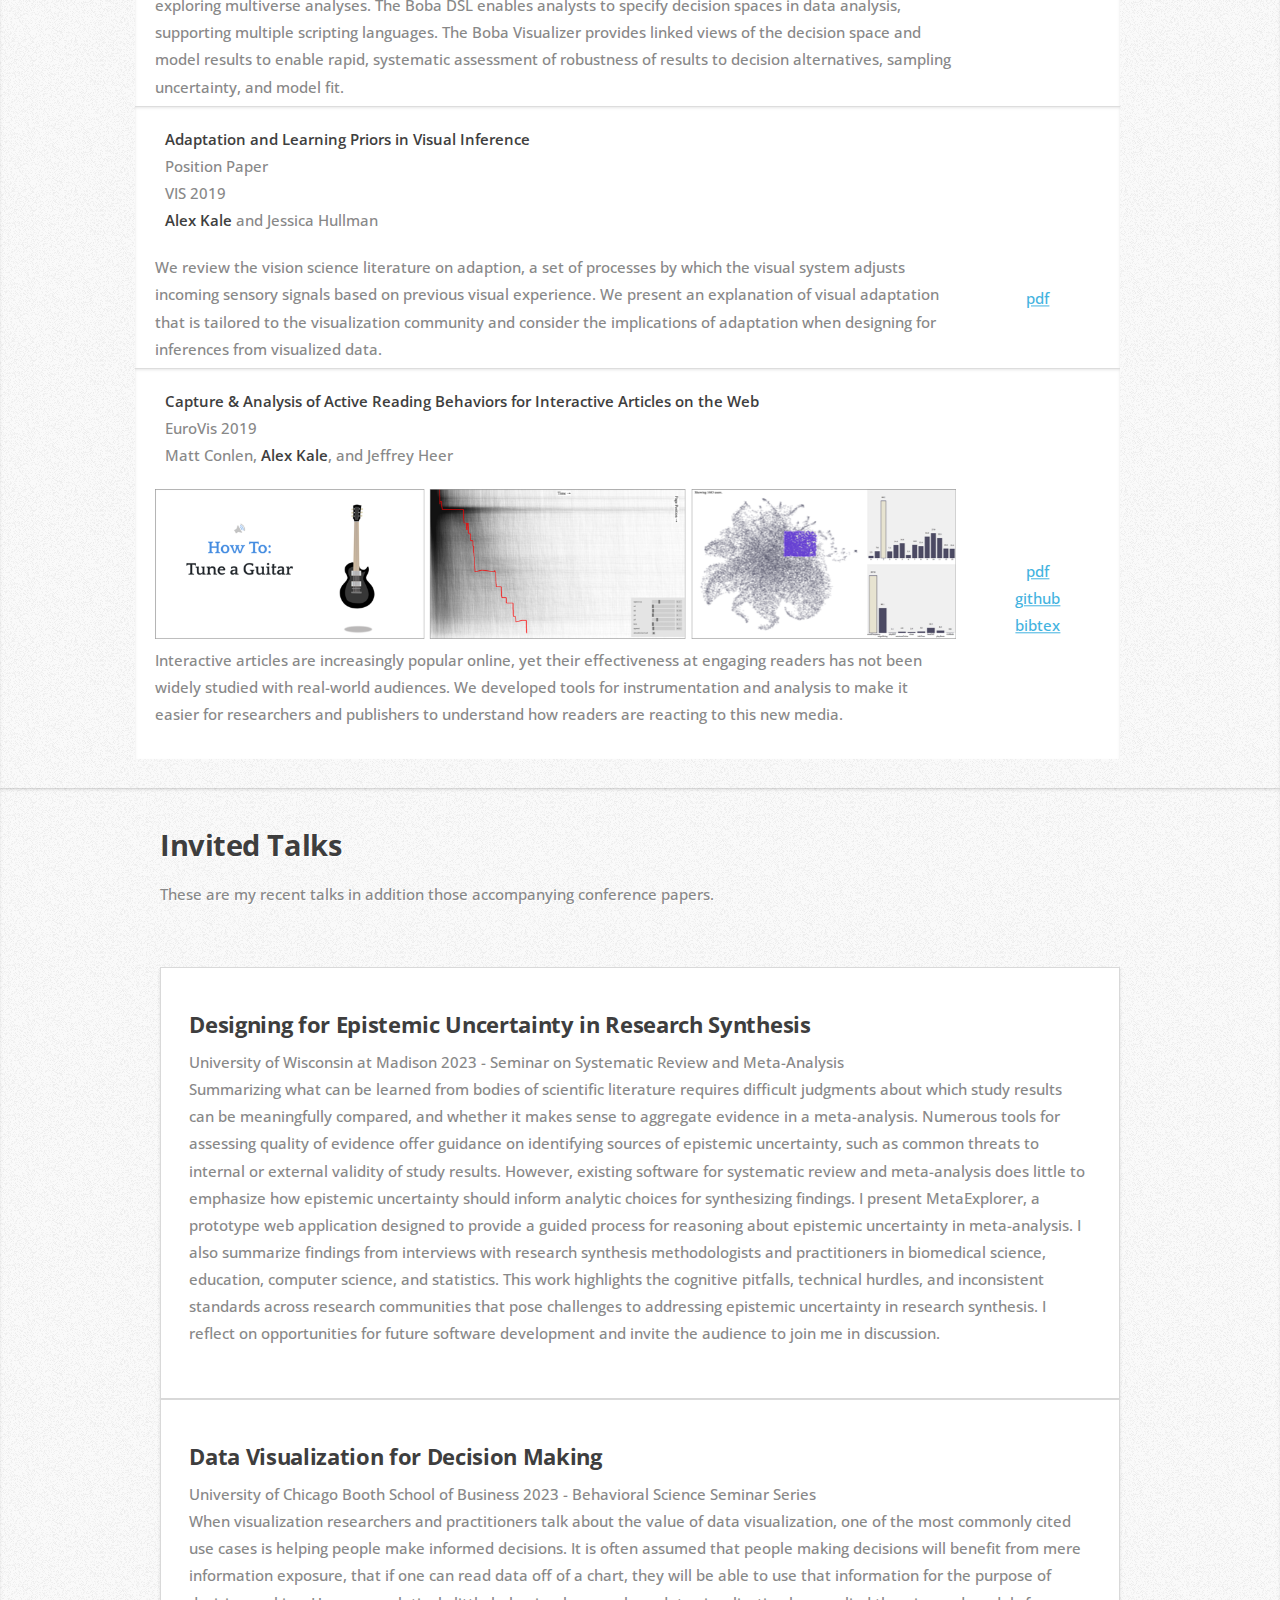
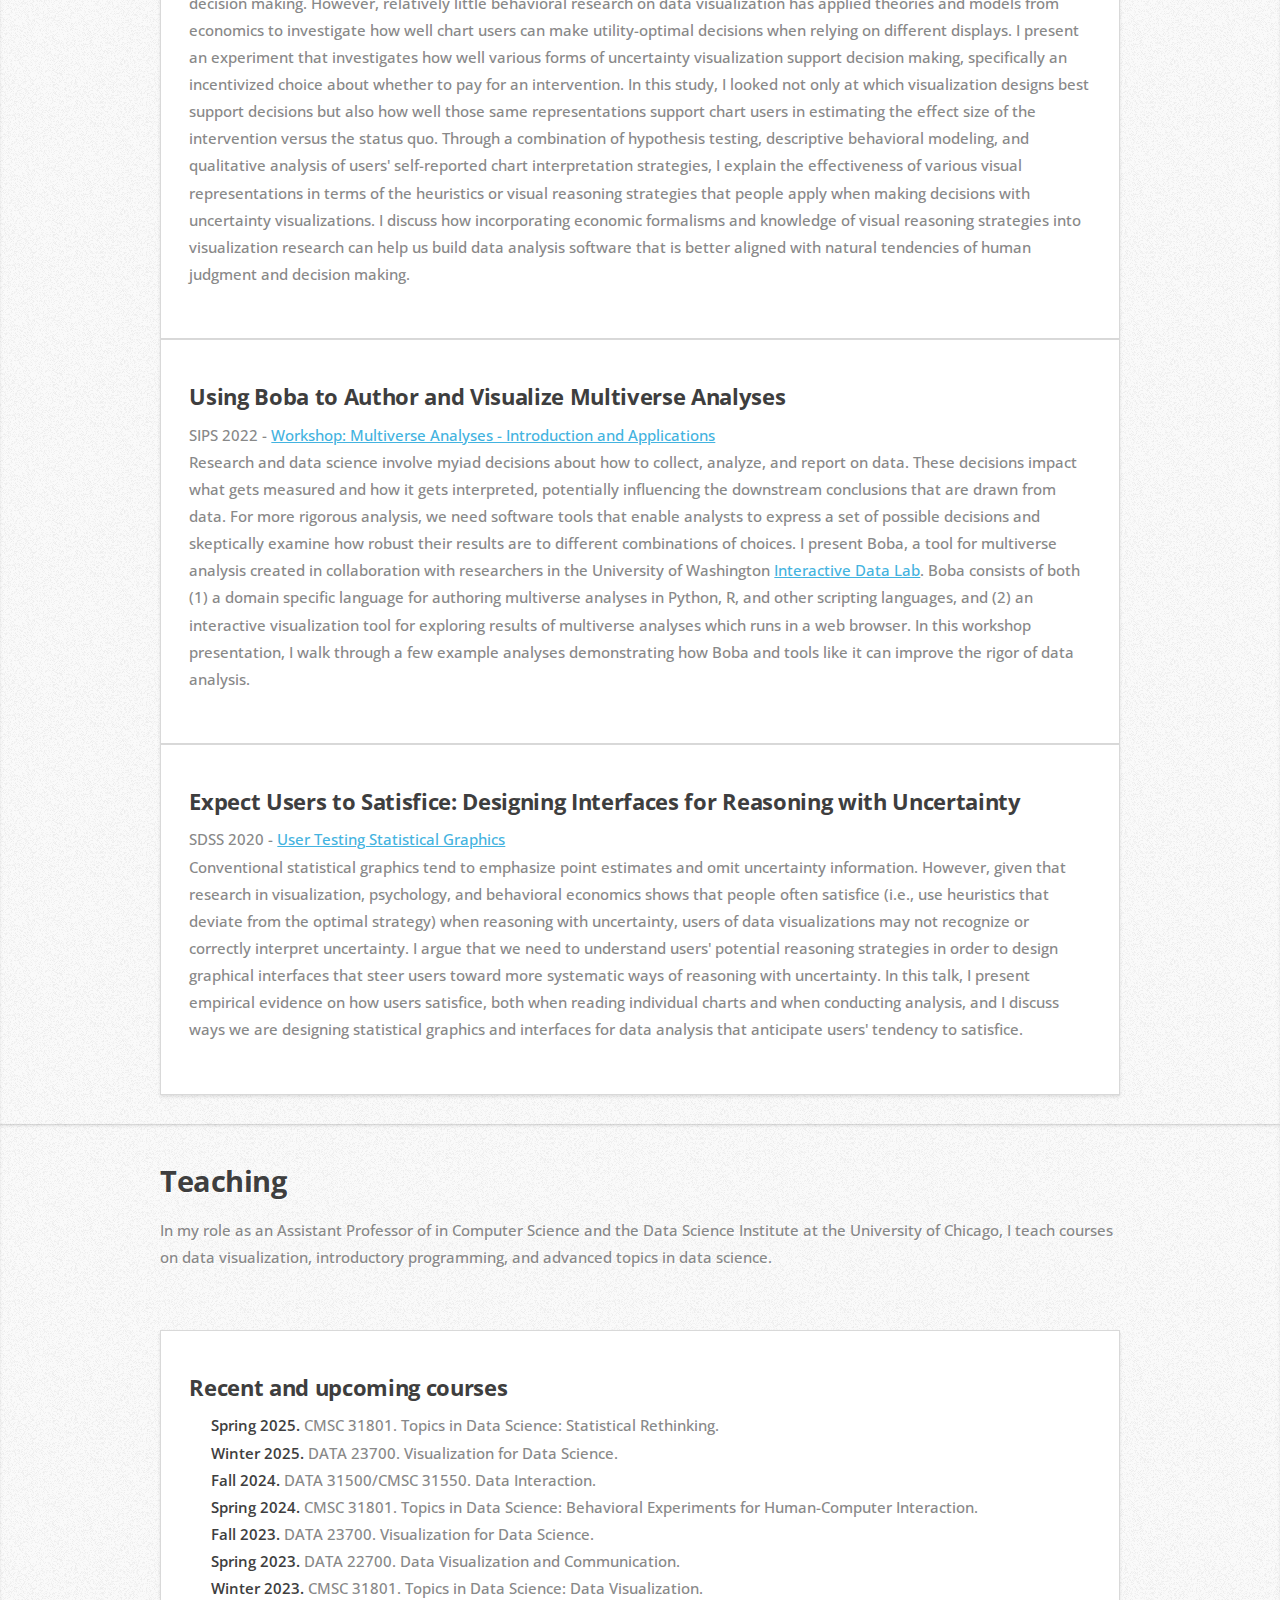
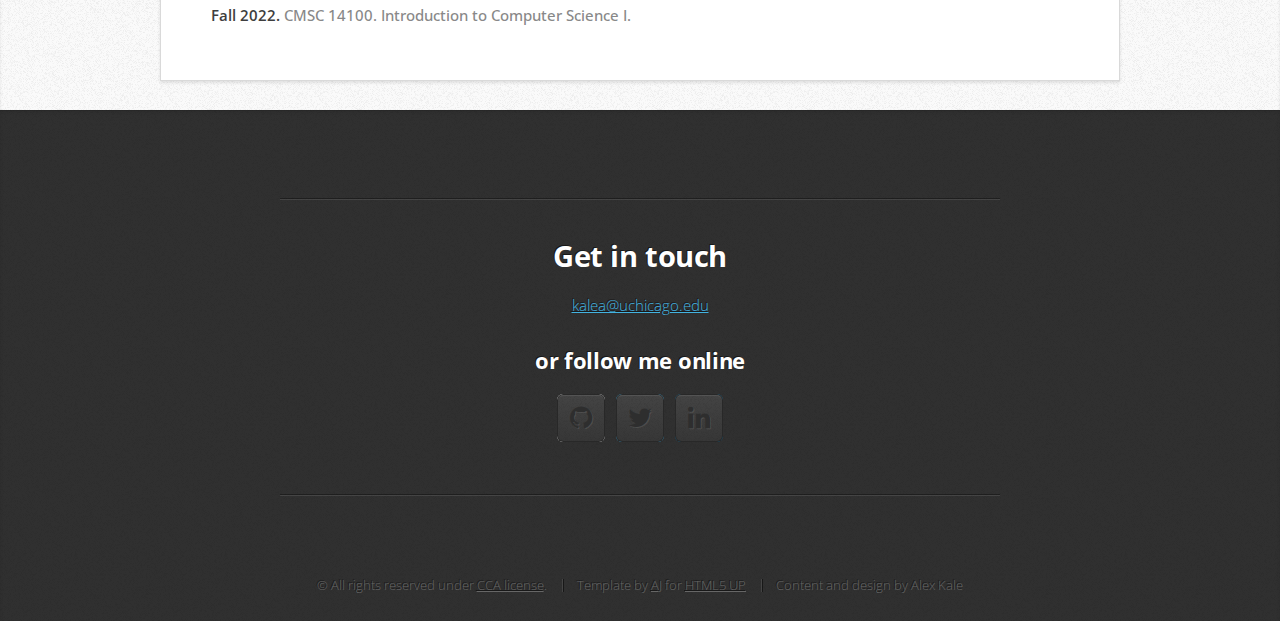
==== commit b228437e: "changed linke for lab website" ====
--- a/index.html
+++ b/index.html
@@ -21,7 +21,7 @@
 			<li><a href="#top">Home</a></li>
 			<li><a href="#about">About</a></li>
 			<li><a href="#publications">Research</a></li>
-			<li><a href="dcl.html" class="dcl">Data Cognition Lab</a></li>
+			<li><a href="dcl-website/index.html" class="dcl">Data Cognition Lab</a></li>
 			<li><a href="#talks">Talks</a></li>
 			<li><a href="#teaching">Teaching</a></li>
 			<li><a href="#contact">Contact</a></li>
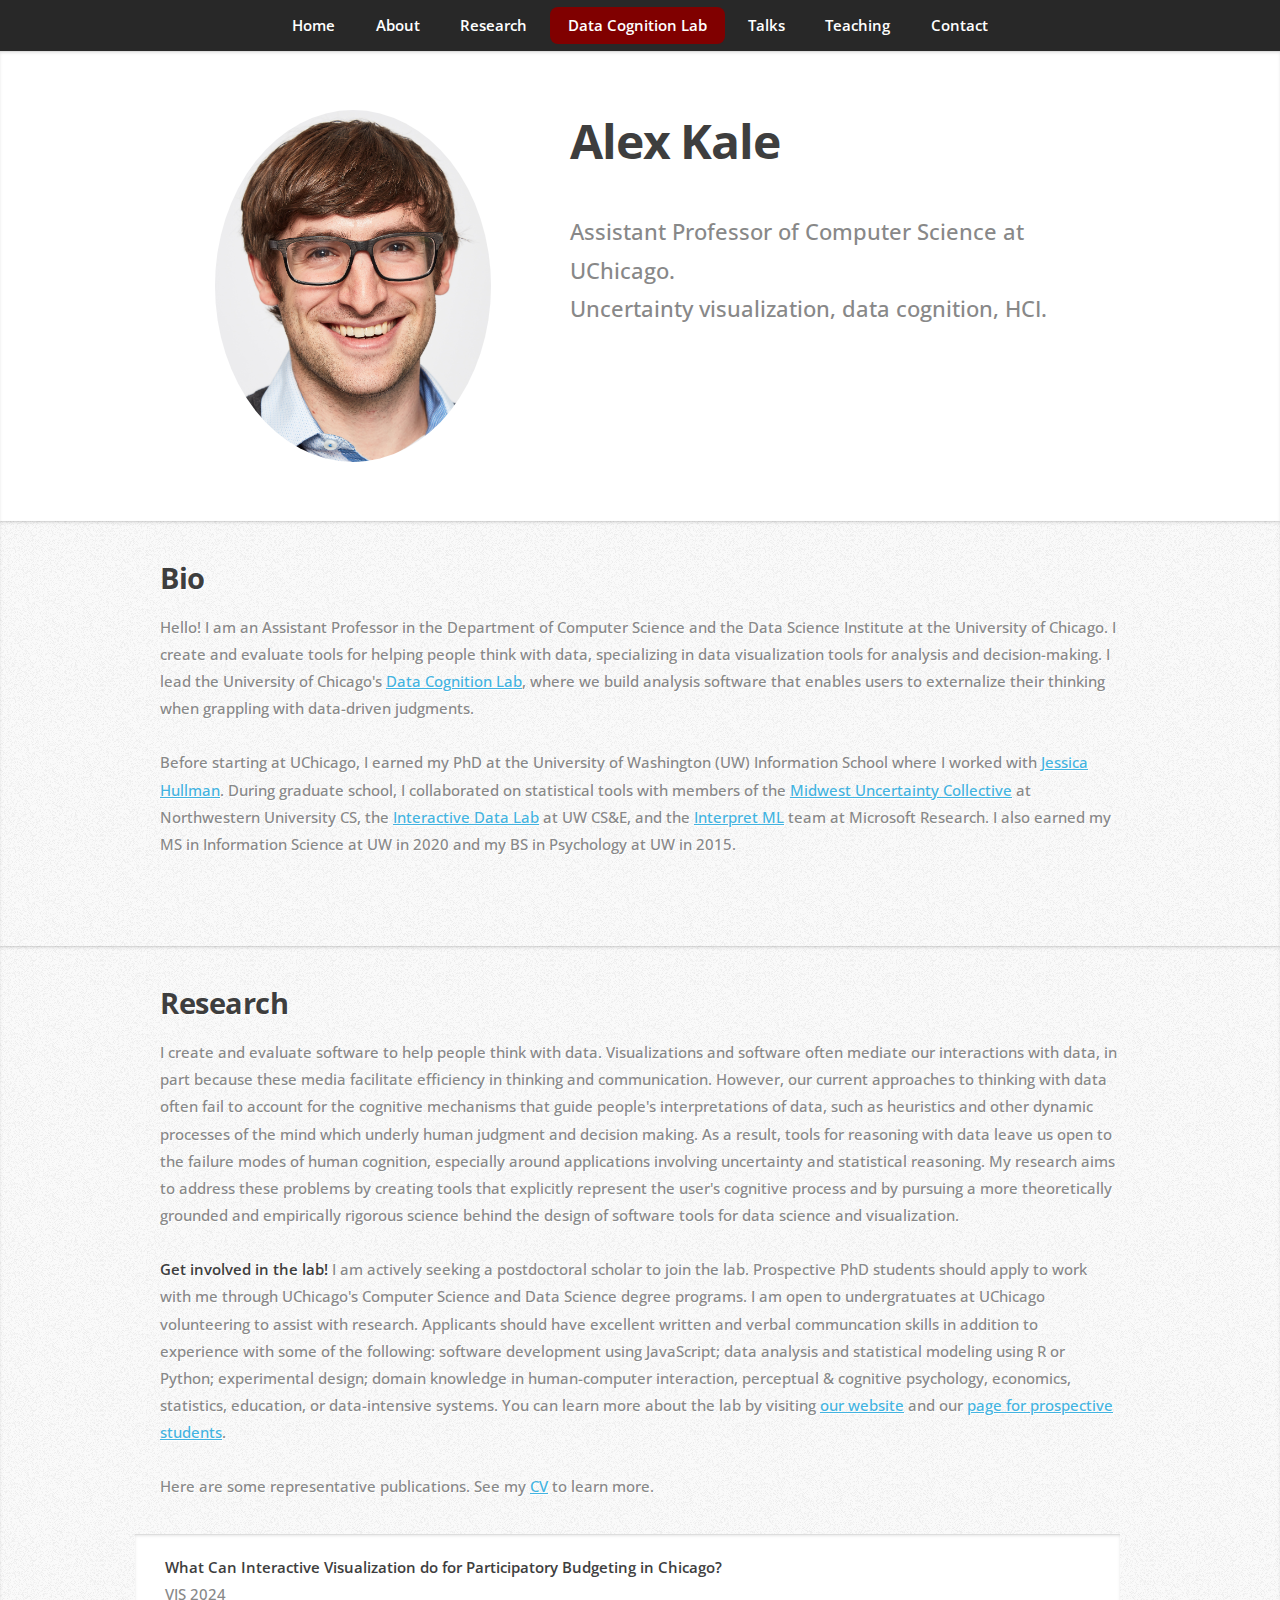
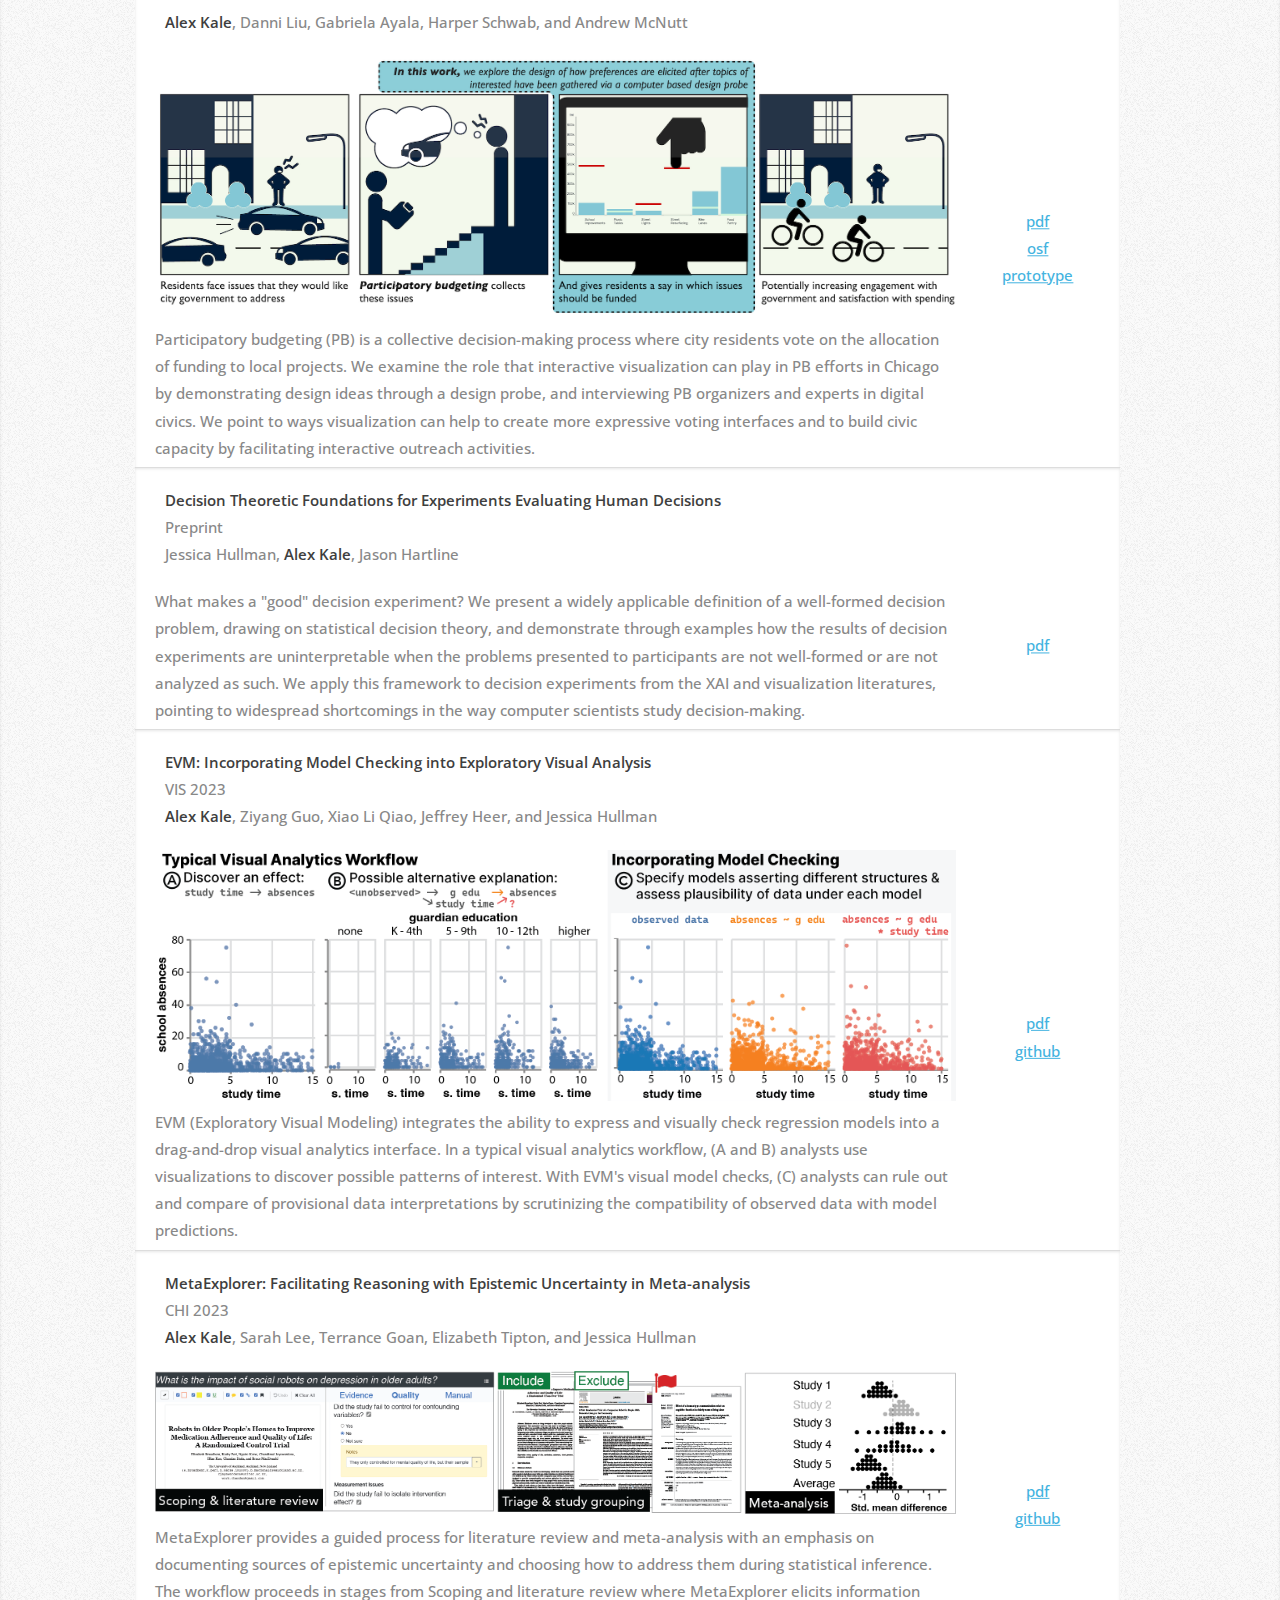
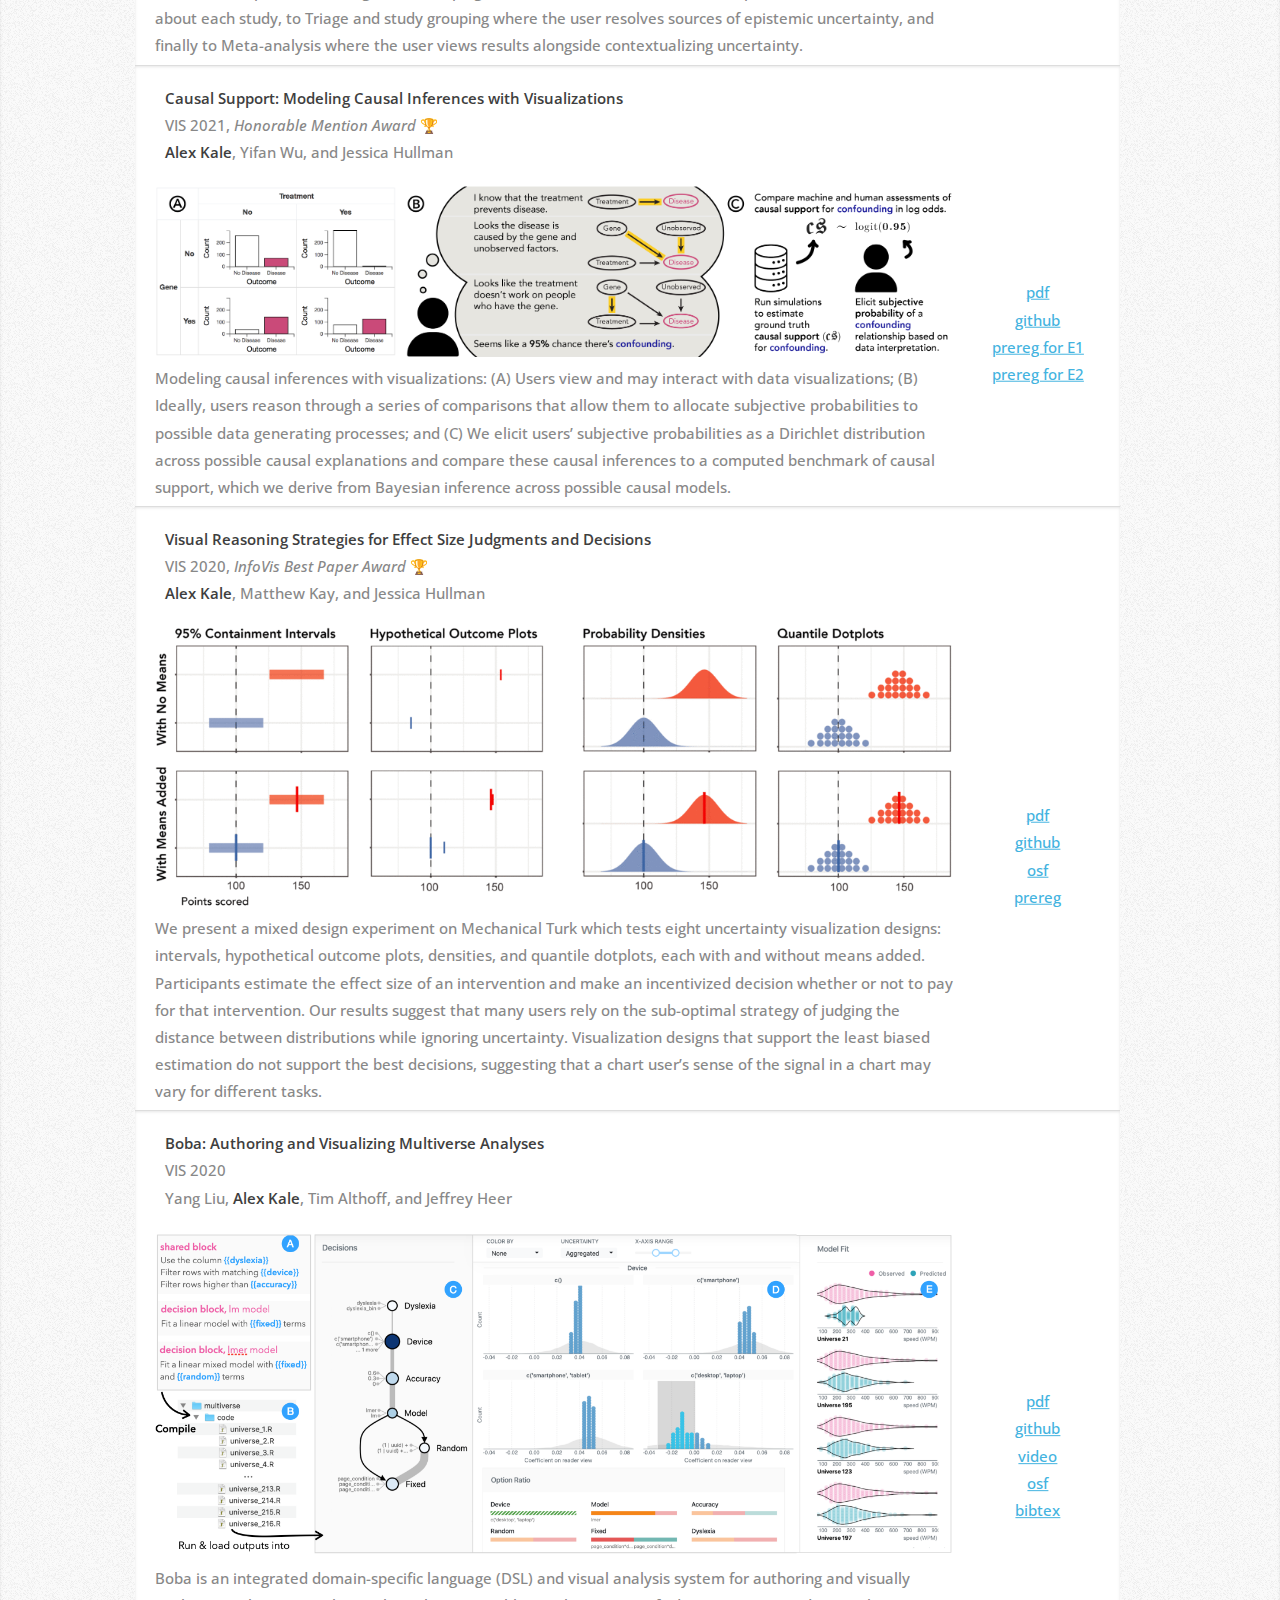
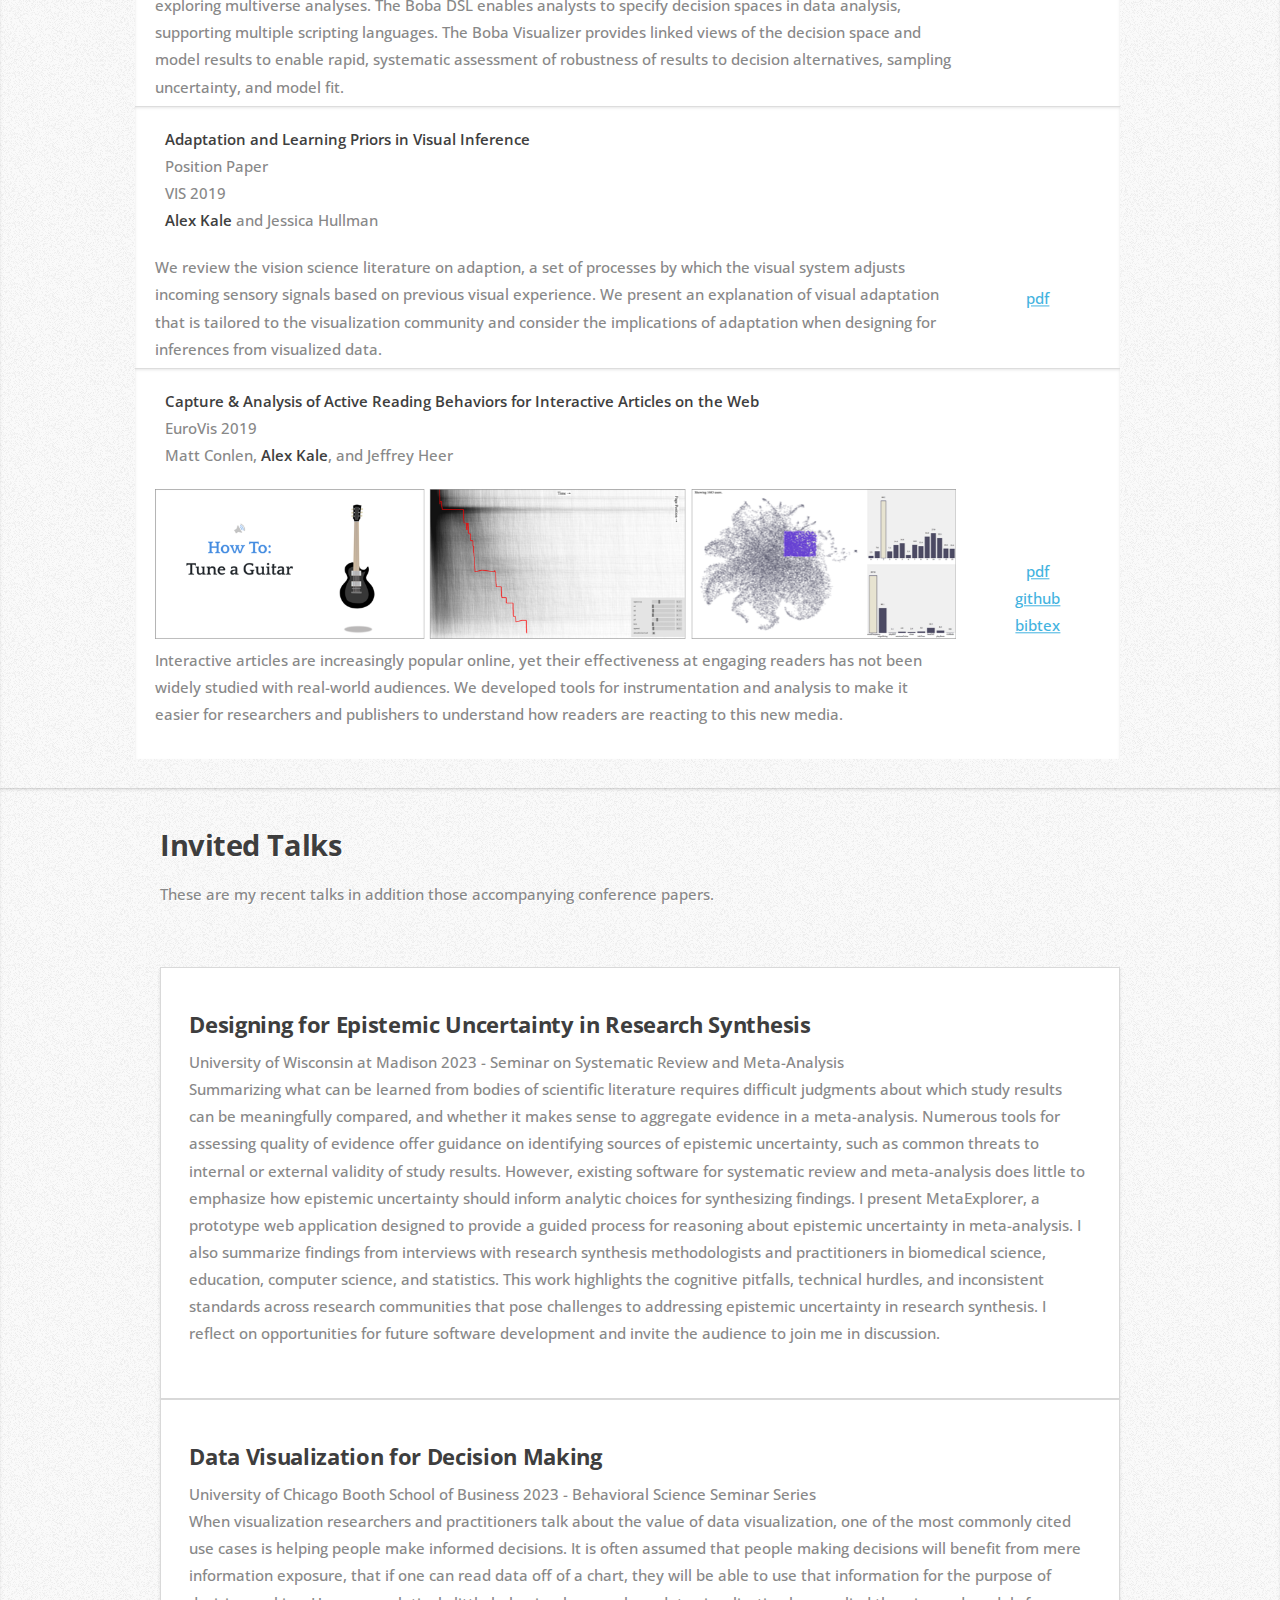
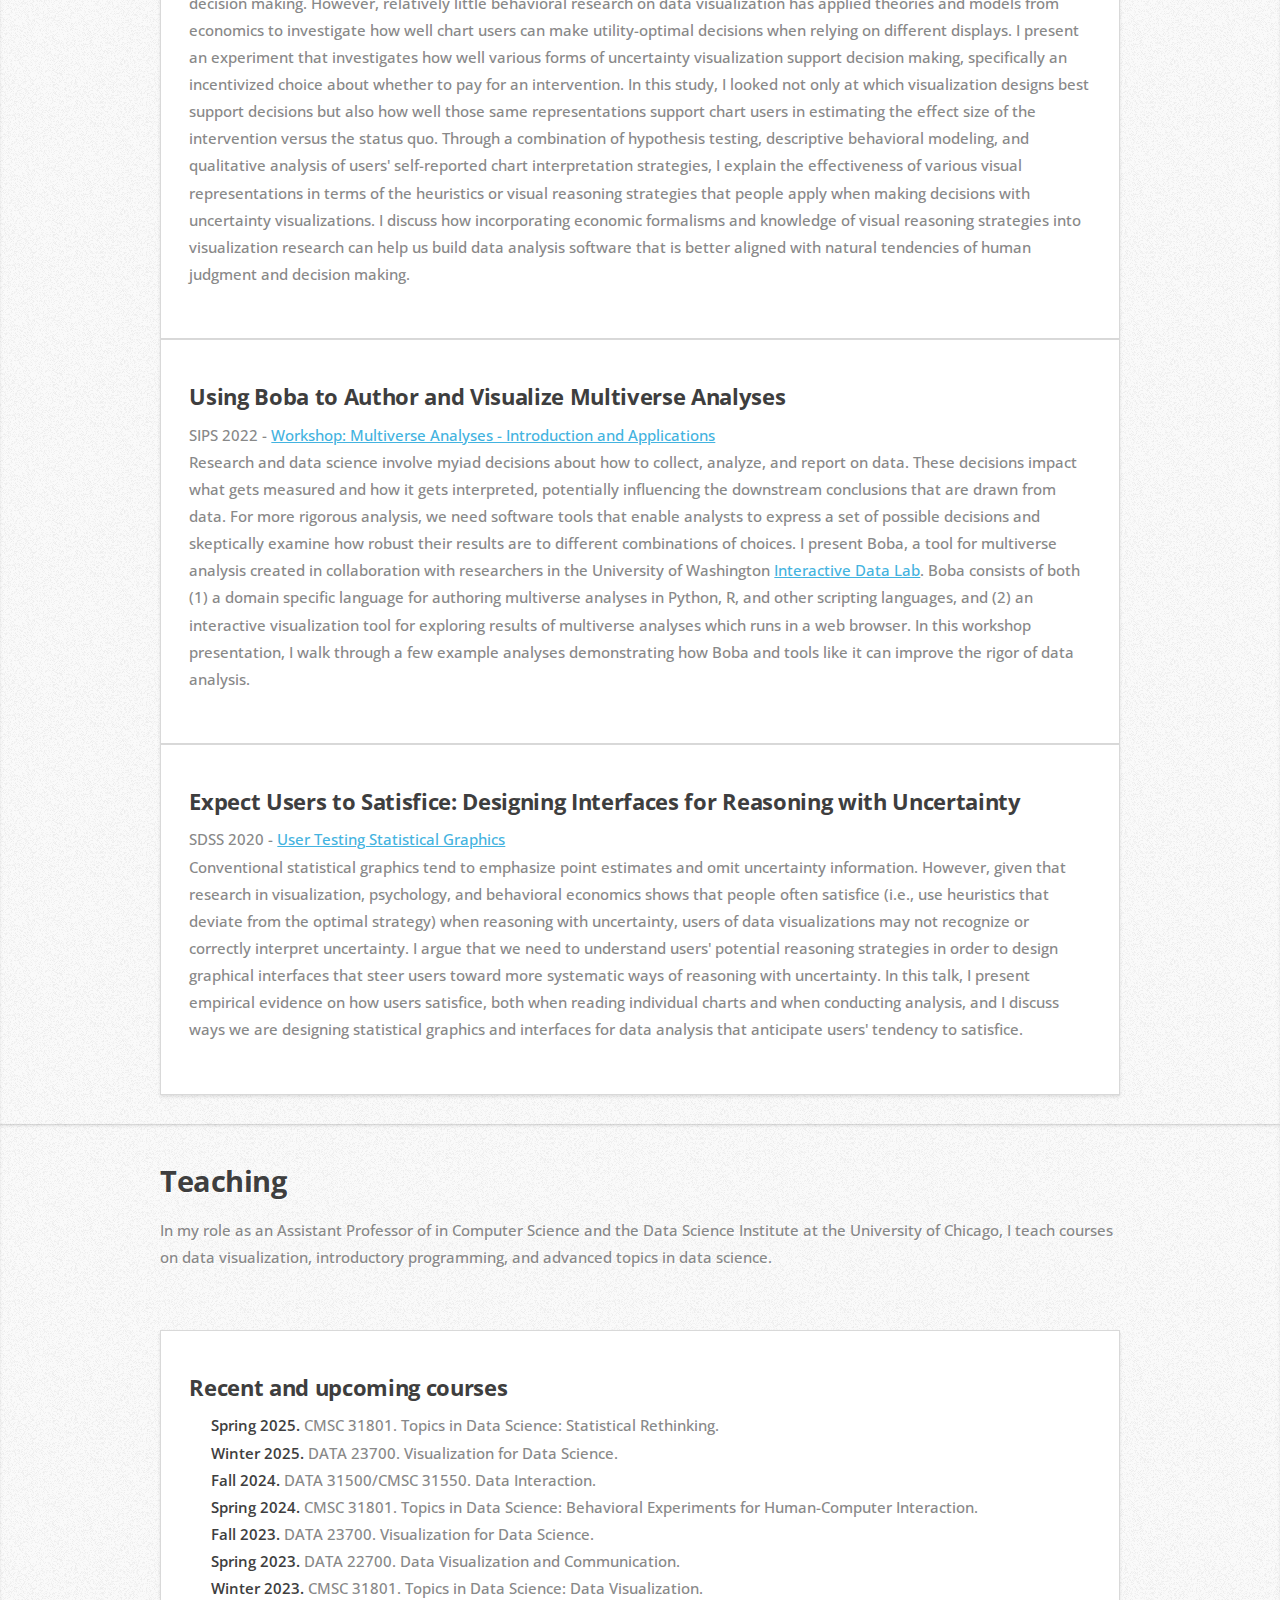
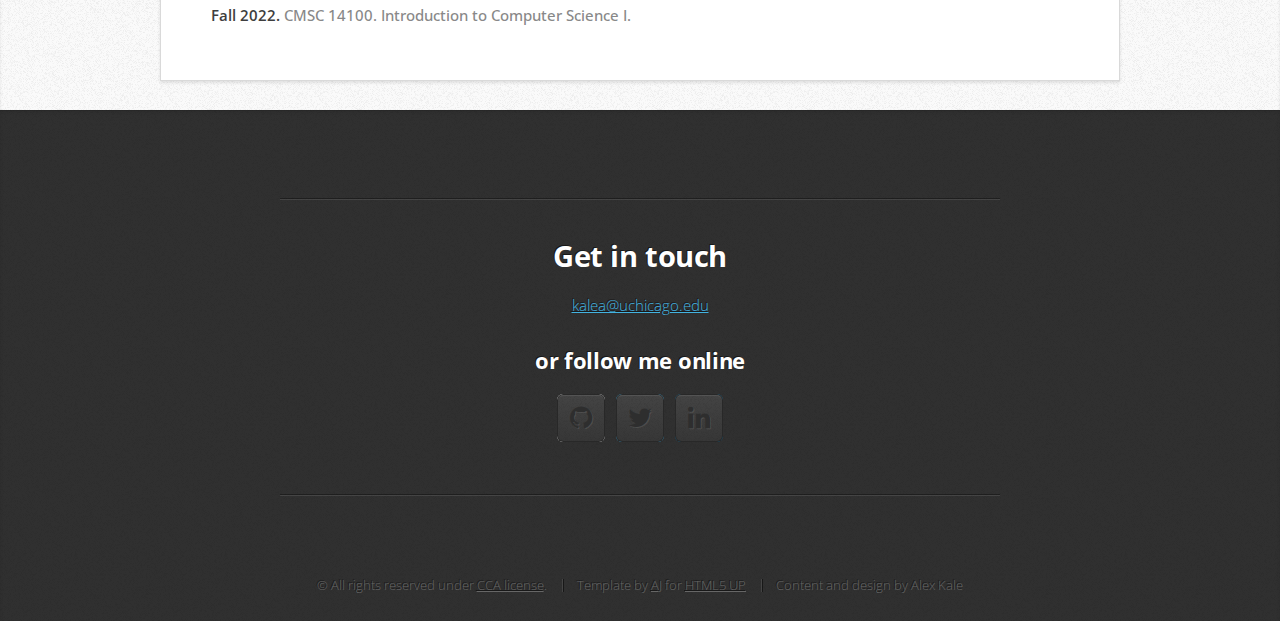
==== commit fc0da9d0: "fixed link to prospective students page" ====
--- a/index.html
+++ b/index.html
@@ -109,7 +109,7 @@
 					experience with some of the following: software development using JavaScript; data analysis and statistical modeling using R or Python; 
 					experimental design; domain knowledge in human-computer interaction, perceptual & cognitive psychology, economics, statistics, education,
 					or data-intensive systems. You can learn more about the lab by visiting <a href="dcl.html"><span class="label">our website</span></a> and 
-					our <a href="prospective.html">page for prospective students</a>.
+					our <a href="dcl-website/prospective.html">page for prospective students</a>.
 				</p><br />
 				<p> 
 					Here are some representative publications. See my <a href="papers/CV_Kale_Sep2024.pdf">CV</a> 
@@ -596,4 +596,4 @@
 	</script>
 </body>
 
-</html>+</html>
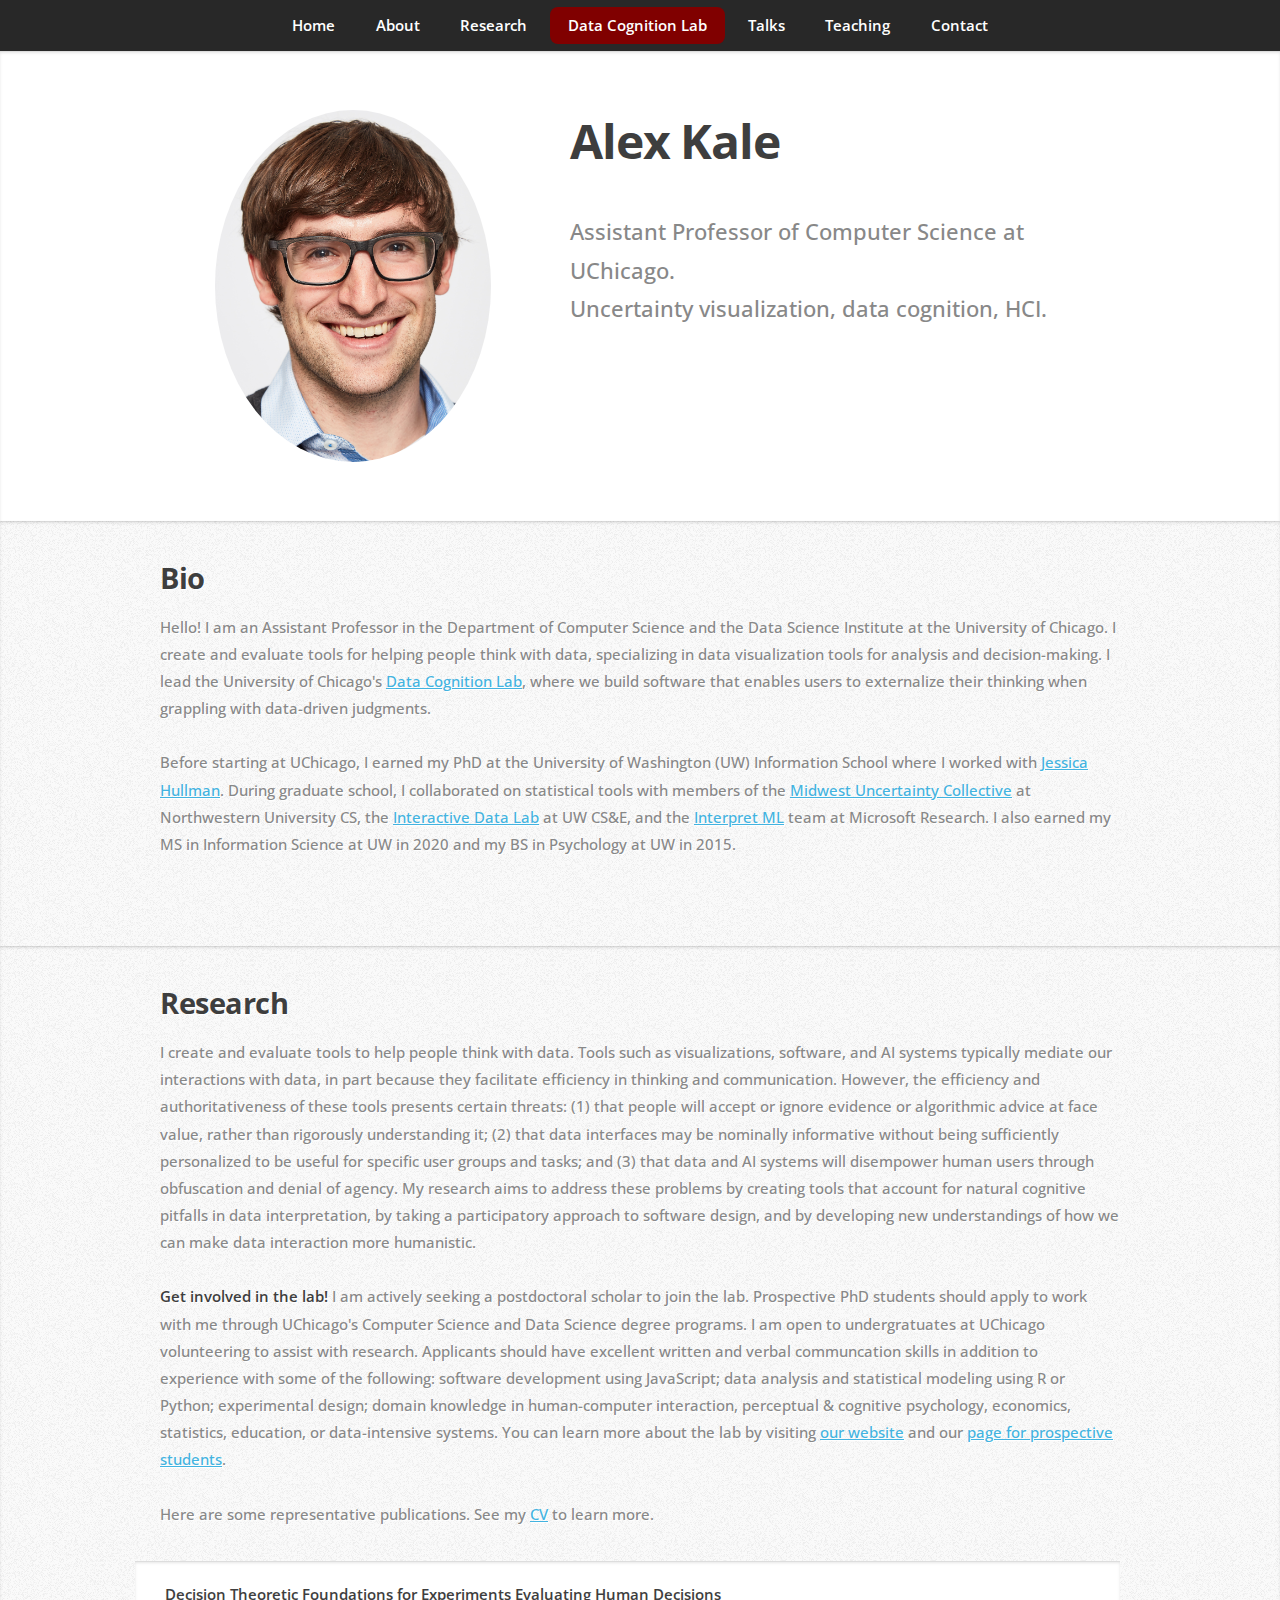
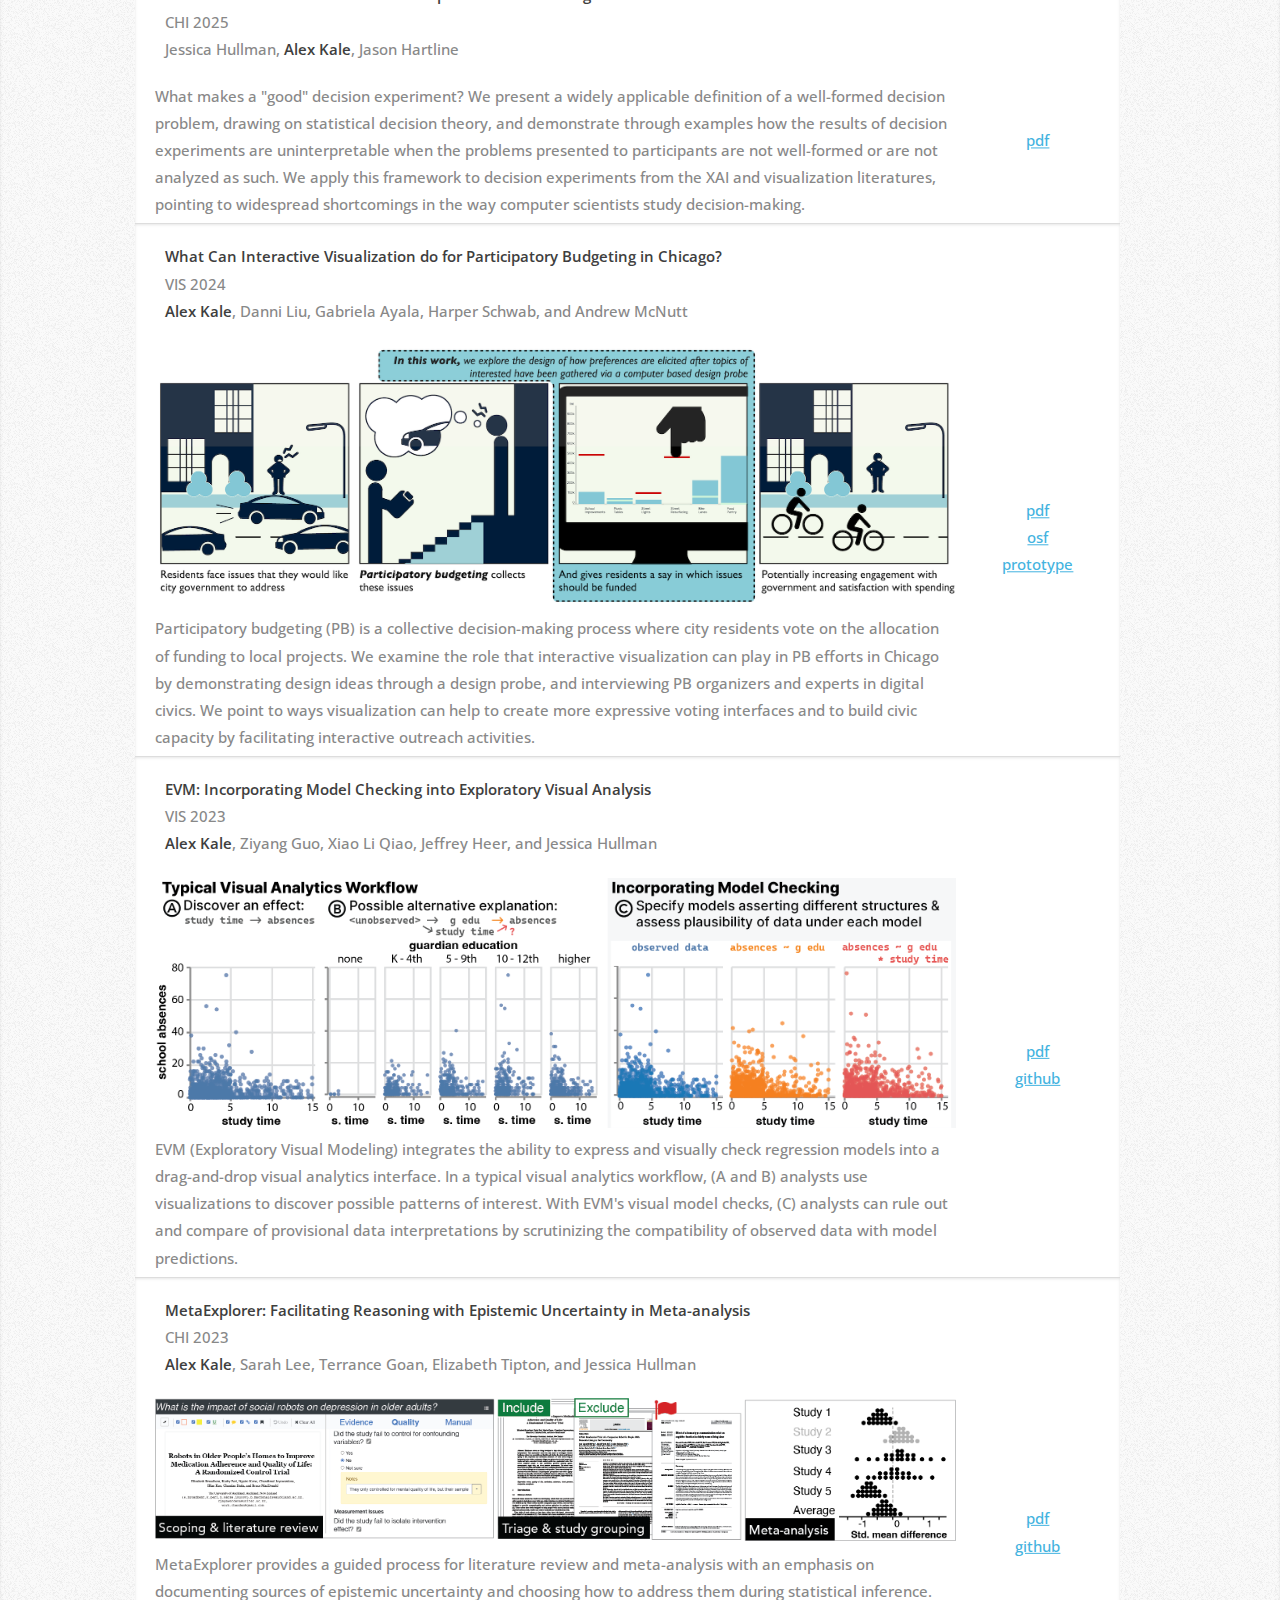
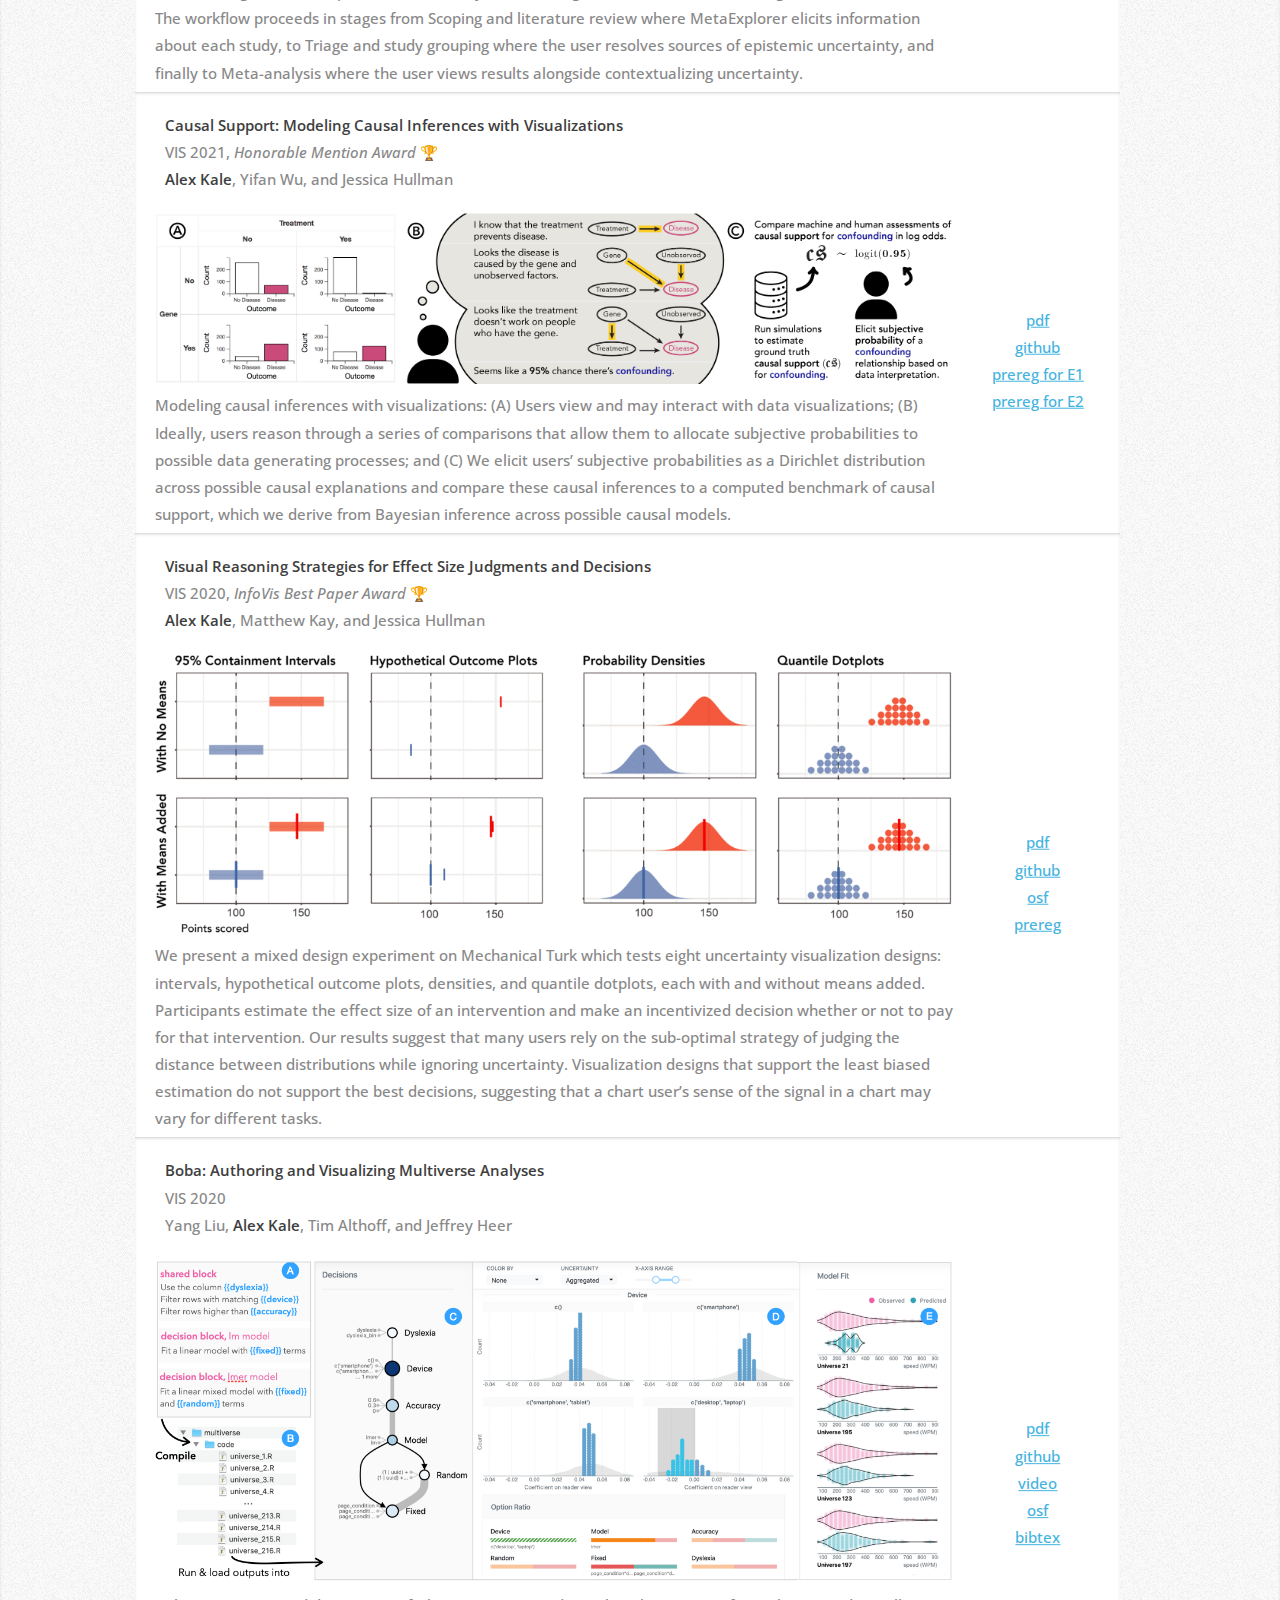
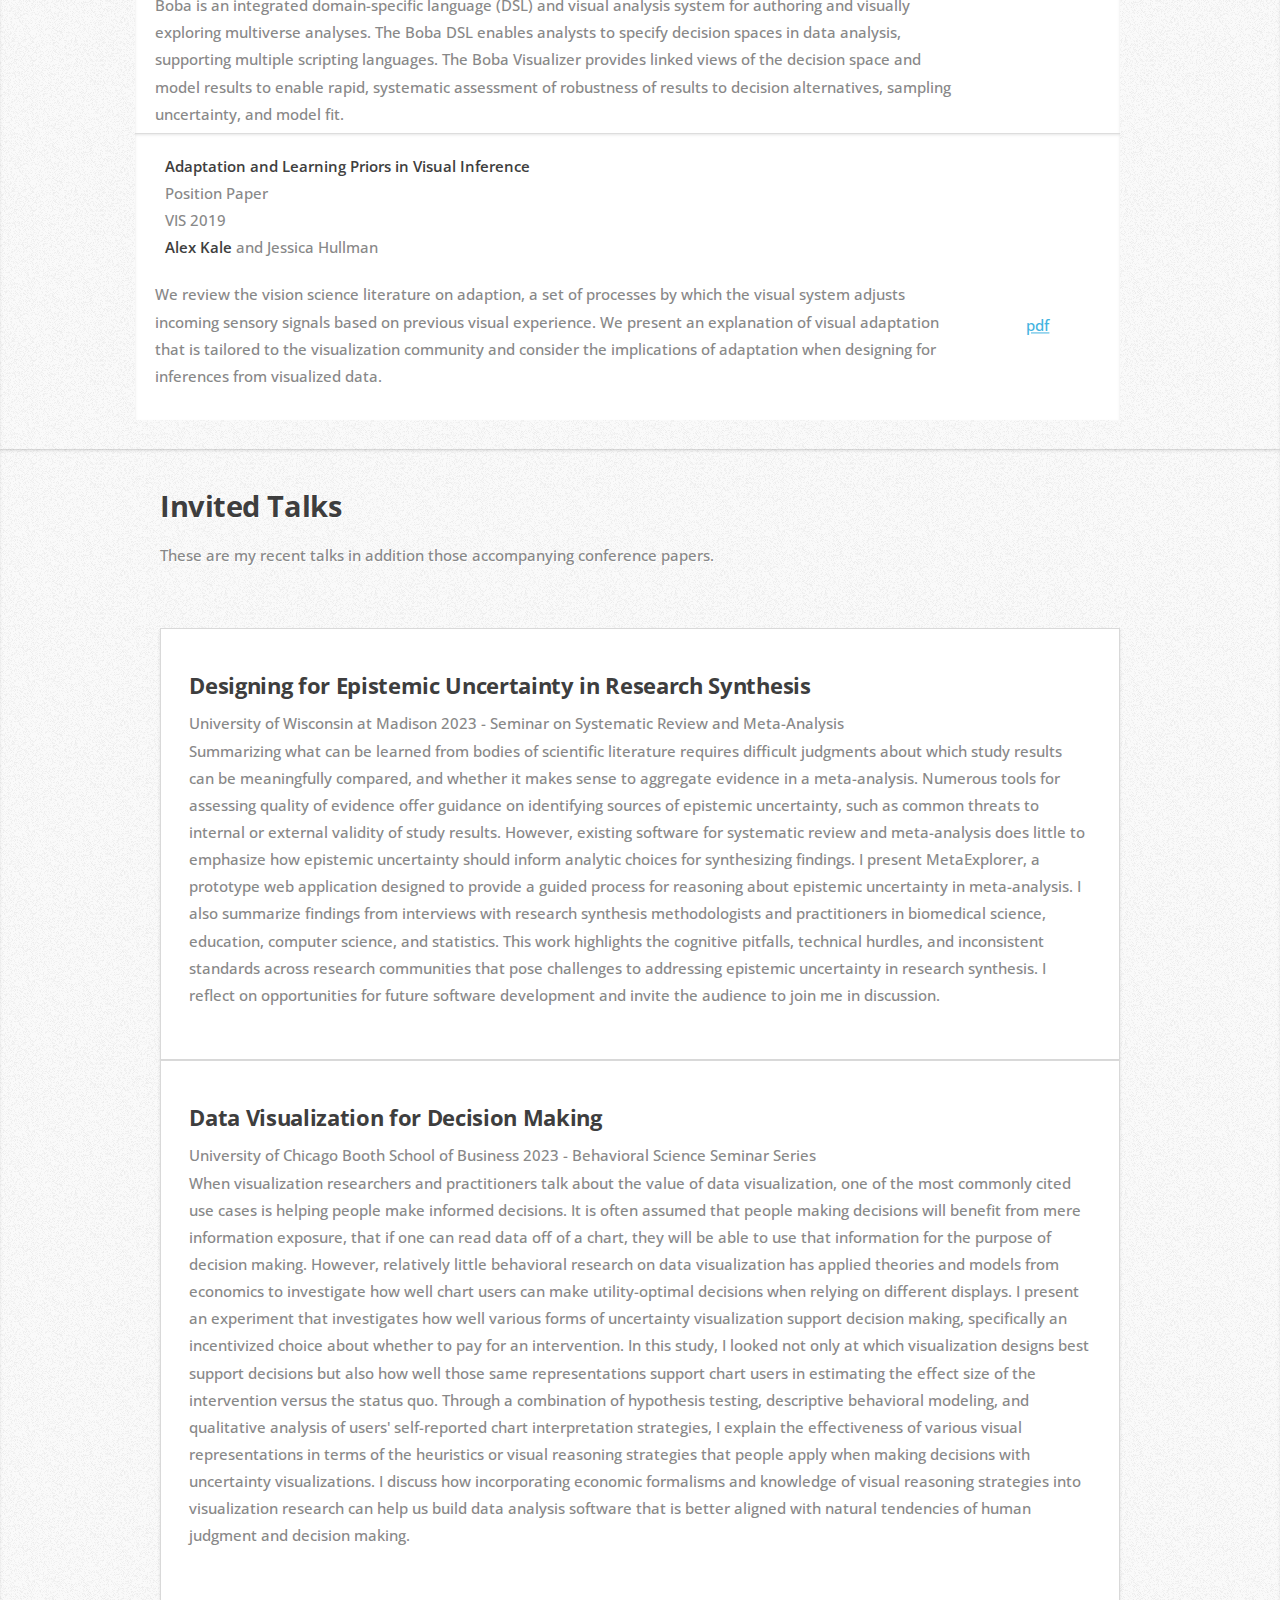
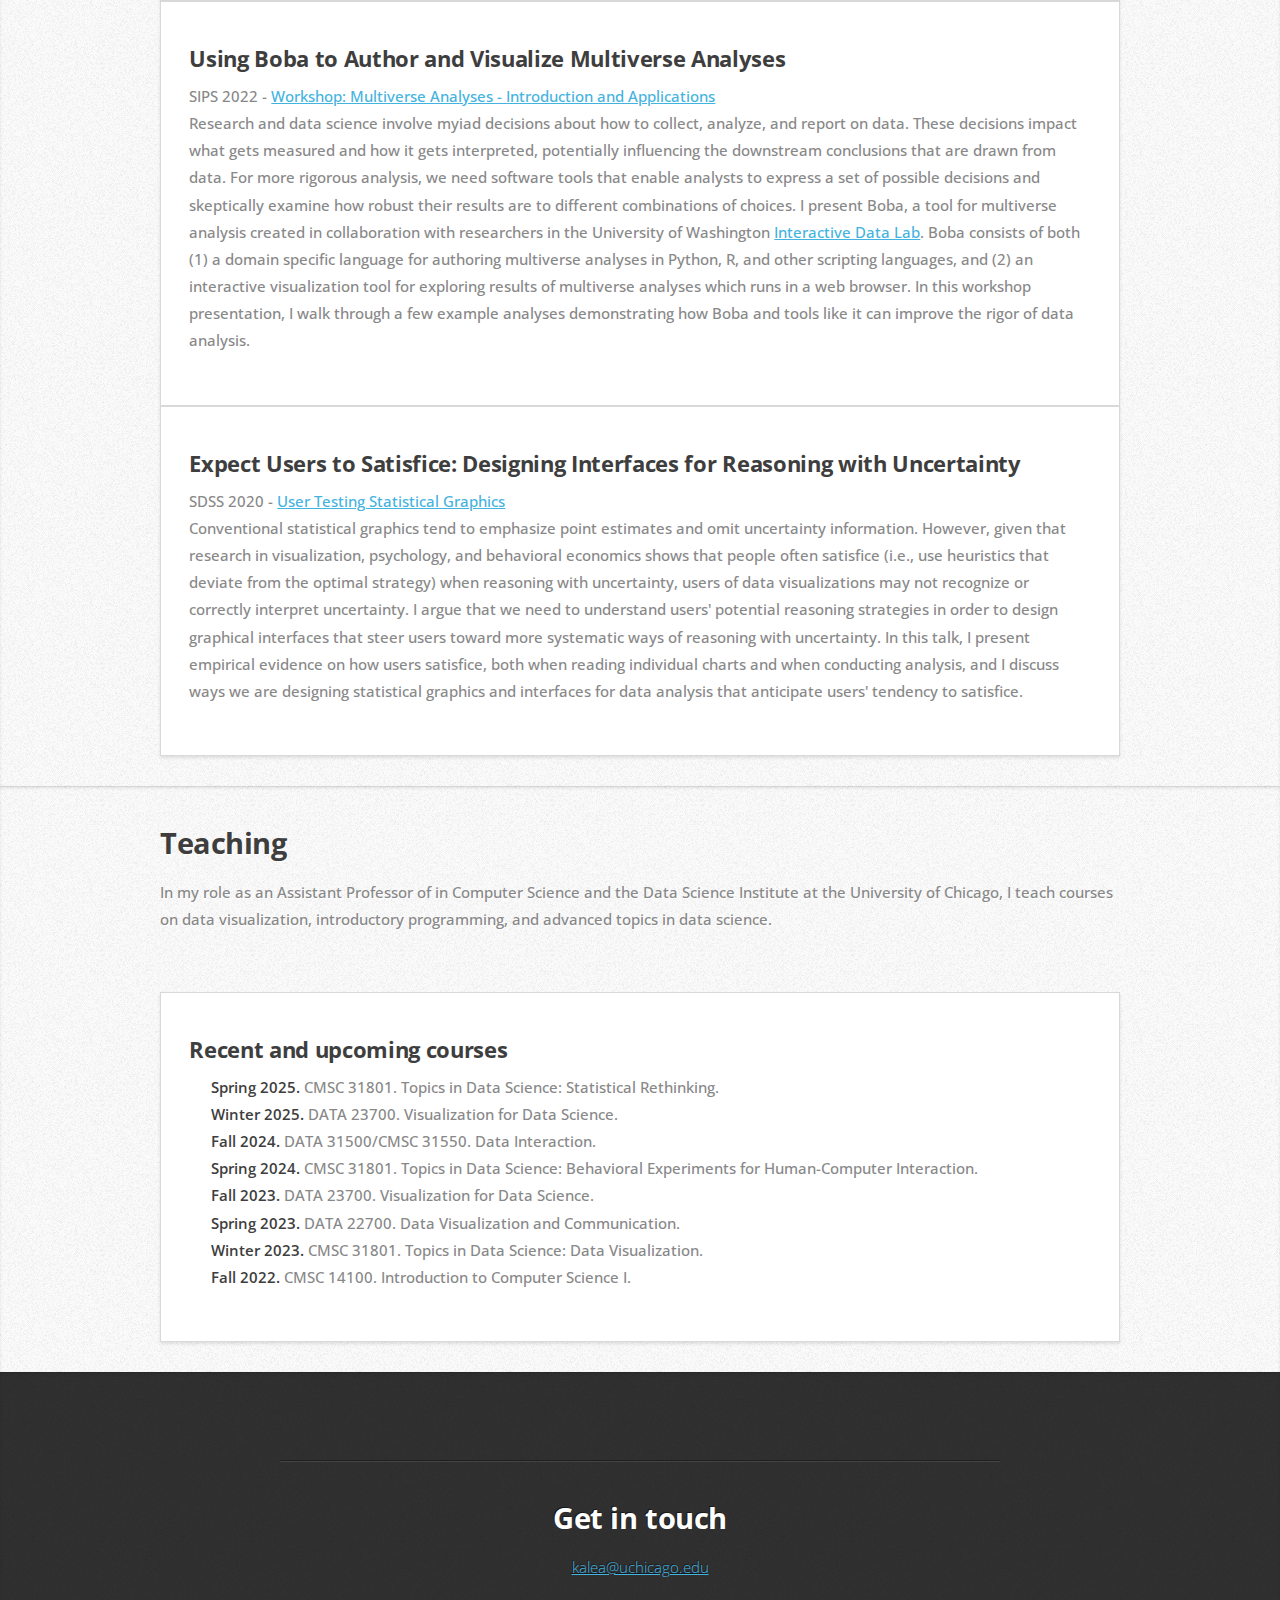
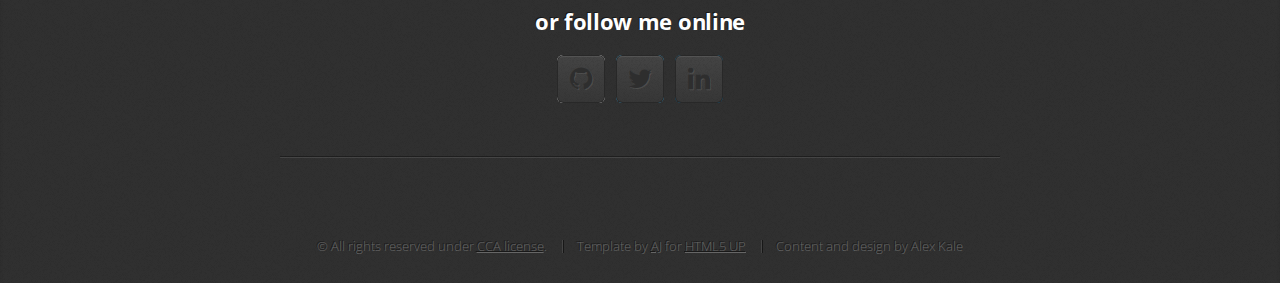
==== commit e8451ae2: "research description update" ====
--- a/index.html
+++ b/index.html
@@ -64,7 +64,7 @@
 					Hello! I am an Assistant Professor in the Department of Computer Science and the Data Science Institute at the 
 					University of Chicago. I create and evaluate tools for helping people think with data, specializing in data 
 					visualization tools for analysis and decision-making. I lead the University of Chicago's 
-					<a href="dcl.html"><span class="label">Data Cognition Lab</span></a>, where we build analysis software 
+					<a href="dcl-website/index.html"><span class="label">Data Cognition Lab</span></a>, where we build software 
 					that enables users to externalize their thinking when grappling with data-driven judgments.<br/>
 				</p><br/>
 				<p>
@@ -84,7 +84,7 @@
 		<div class="container">
 			<header>
 				<h2>Research</h2>
-				<p>
+				<!-- <p>
 					I create and evaluate software to help people think with data. Visualizations and software often mediate our interactions
 					with data, in part because these media facilitate efficiency in thinking and communication. However, our current approaches 
 					to thinking with data often fail to account for the cognitive mechanisms that guide people's interpretations of data, 
@@ -93,6 +93,15 @@
 					uncertainty and statistical reasoning. My research aims to address these problems by creating tools that explicitly represent
 					the user's cognitive process and by pursuing a more theoretically grounded and empirically rigorous science behind the design
 					of software tools for data science and visualization.
+				</p><br /> -->
+				<p>I create and evaluate tools to help people think with data. Tools such as visualizations, software, and AI systems typically 
+					mediate our interactions with data, in part because they facilitate efficiency in thinking and communication. However, the
+					efficiency and authoritativeness of these tools presents certain threats: (1) that people will accept or ignore evidence or 
+					algorithmic advice at face value, rather than rigorously understanding it; (2) that data interfaces may be nominally informative
+					without being sufficiently personalized to be useful for specific user groups and tasks; and (3) that data and AI systems will
+					disempower human users through obfuscation and denial of agency. My research aims to address these problems by creating tools that
+					account for natural cognitive pitfalls in data interpretation, by taking a participatory approach to software design, and by 
+					developing new understandings of how we can make data interaction more humanistic.
 				</p><br />
 				<!-- <p>
 					<strong>I am recruiting PhD students and postdoctoral fellows!</strong> Prospective research mentees with an interest in building
@@ -108,7 +117,7 @@
 					UChicago volunteering to assist with research. Applicants should have excellent written and verbal communcation skills in addition to 
 					experience with some of the following: software development using JavaScript; data analysis and statistical modeling using R or Python; 
 					experimental design; domain knowledge in human-computer interaction, perceptual & cognitive psychology, economics, statistics, education,
-					or data-intensive systems. You can learn more about the lab by visiting <a href="dcl.html"><span class="label">our website</span></a> and 
+					or data-intensive systems. You can learn more about the lab by visiting <a href="dcl-website/index.html"><span class="label">our website</span></a> and 
 					our <a href="dcl-website/prospective.html">page for prospective students</a>.
 				</p><br />
 				<p> 
@@ -119,6 +128,26 @@
 			</header>
 			<div class="row wrapper style1 small-pad-tb">
 				<p class="left">
+					<strong>Decision Theoretic Foundations for Experiments Evaluating Human Decisions</strong><br />
+					CHI 2025<br />
+					Jessica Hullman, <b>Alex Kale</b>, Jason Hartline</p>
+				<div class="col-10 small-pad-tl">
+					<!-- <img class="teaser" src="images/evm-teaser-VIS.png" /> -->
+					<caption>What makes a "good" decision experiment? We present a widely applicable definition of a well-formed
+						decision problem, drawing on statistical decision theory, and demonstrate through examples how the results
+						of decision experiments are uninterpretable when the problems presented to participants are not well-formed
+						or are not analyzed as such. We apply this framework to decision experiments from the XAI and visualization
+						literatures, pointing to widespread shortcomings in the way computer scientists study decision-making.
+					</caption>
+				</div>
+				<div class="col-2 no-pad">
+					<div class="floating-links">
+						<a href="https://arxiv.org/pdf/2401.15106">pdf</a><br />
+					</div>
+				</div>
+			</div>
+			<div class="row wrapper style1 small-pad-tb">
+				<p class="left">
 					<strong>What Can Interactive Visualization do for Participatory Budgeting in Chicago?</strong><br />
 					VIS 2024<br />
 					<b>Alex Kale</b>, Danni Liu, Gabriela Ayala, Harper Schwab, and Andrew McNutt</p>
@@ -136,26 +165,6 @@
 						<a href="https://arxiv.org/abs/2407.20103">pdf</a><br />
 						<a href="https://osf.io/tn6m2/.">osf</a><br />
 						<a href="https://chicago-pb-probe.netlify.app/">prototype</a>
-					</div>
-				</div>
-			</div>
-			<div class="row wrapper style1 small-pad-tb">
-				<p class="left">
-					<strong>Decision Theoretic Foundations for Experiments Evaluating Human Decisions</strong><br />
-					Preprint<br />
-					Jessica Hullman, <b>Alex Kale</b>, Jason Hartline</p>
-				<div class="col-10 small-pad-tl">
-					<!-- <img class="teaser" src="images/evm-teaser-VIS.png" /> -->
-					<caption>What makes a "good" decision experiment? We present a widely applicable definition of a well-formed
-						decision problem, drawing on statistical decision theory, and demonstrate through examples how the results
-						of decision experiments are uninterpretable when the problems presented to participants are not well-formed
-						or are not analyzed as such. We apply this framework to decision experiments from the XAI and visualization
-						literatures, pointing to widespread shortcomings in the way computer scientists study decision-making.
-					</caption>
-				</div>
-				<div class="col-2 no-pad">
-					<div class="floating-links">
-						<a href="https://arxiv.org/pdf/2401.15106">pdf</a><br />
 					</div>
 				</div>
 			</div>
@@ -317,12 +326,11 @@
 					</div>
 				</div>
 			</div> -->
-			<div class="row wrapper style1 small-pad-tb">
+			<!-- <div class="row wrapper style1 small-pad-tb">
 				<p class="left"><strong>Capture & Analysis of Active Reading Behaviors for Interactive Articles on the
 						Web</strong><br />
 					EuroVis 2019<br />
 					Matt Conlen, <b>Alex Kale</b>, and Jeffrey Heer
-					<!-- <a href="http://idl.cs.washington.edu/papers/idyll-analytics">http://idl.cs.washington.edu/papers/idyll-analytics</a> -->
 				</p>
 				<div class="col-10 small-pad-tl">
 					<img class="teaser" src="images/idyll-analytics-teaser.png" />
@@ -339,7 +347,7 @@
 						<a href="https://idl.cs.washington.edu/bibtex/idyll-analytics">bibtex</a>
 					</div>
 				</div>
-			</div>
+			</div> -->
 			<!-- <div class="row wrapper style1 small-pad-tb">
 				<p class="left"><strong>Hypothetical Outcome Plots Help Untrained Observers Judge Trends in Ambiguous
 						Data</strong><br />
